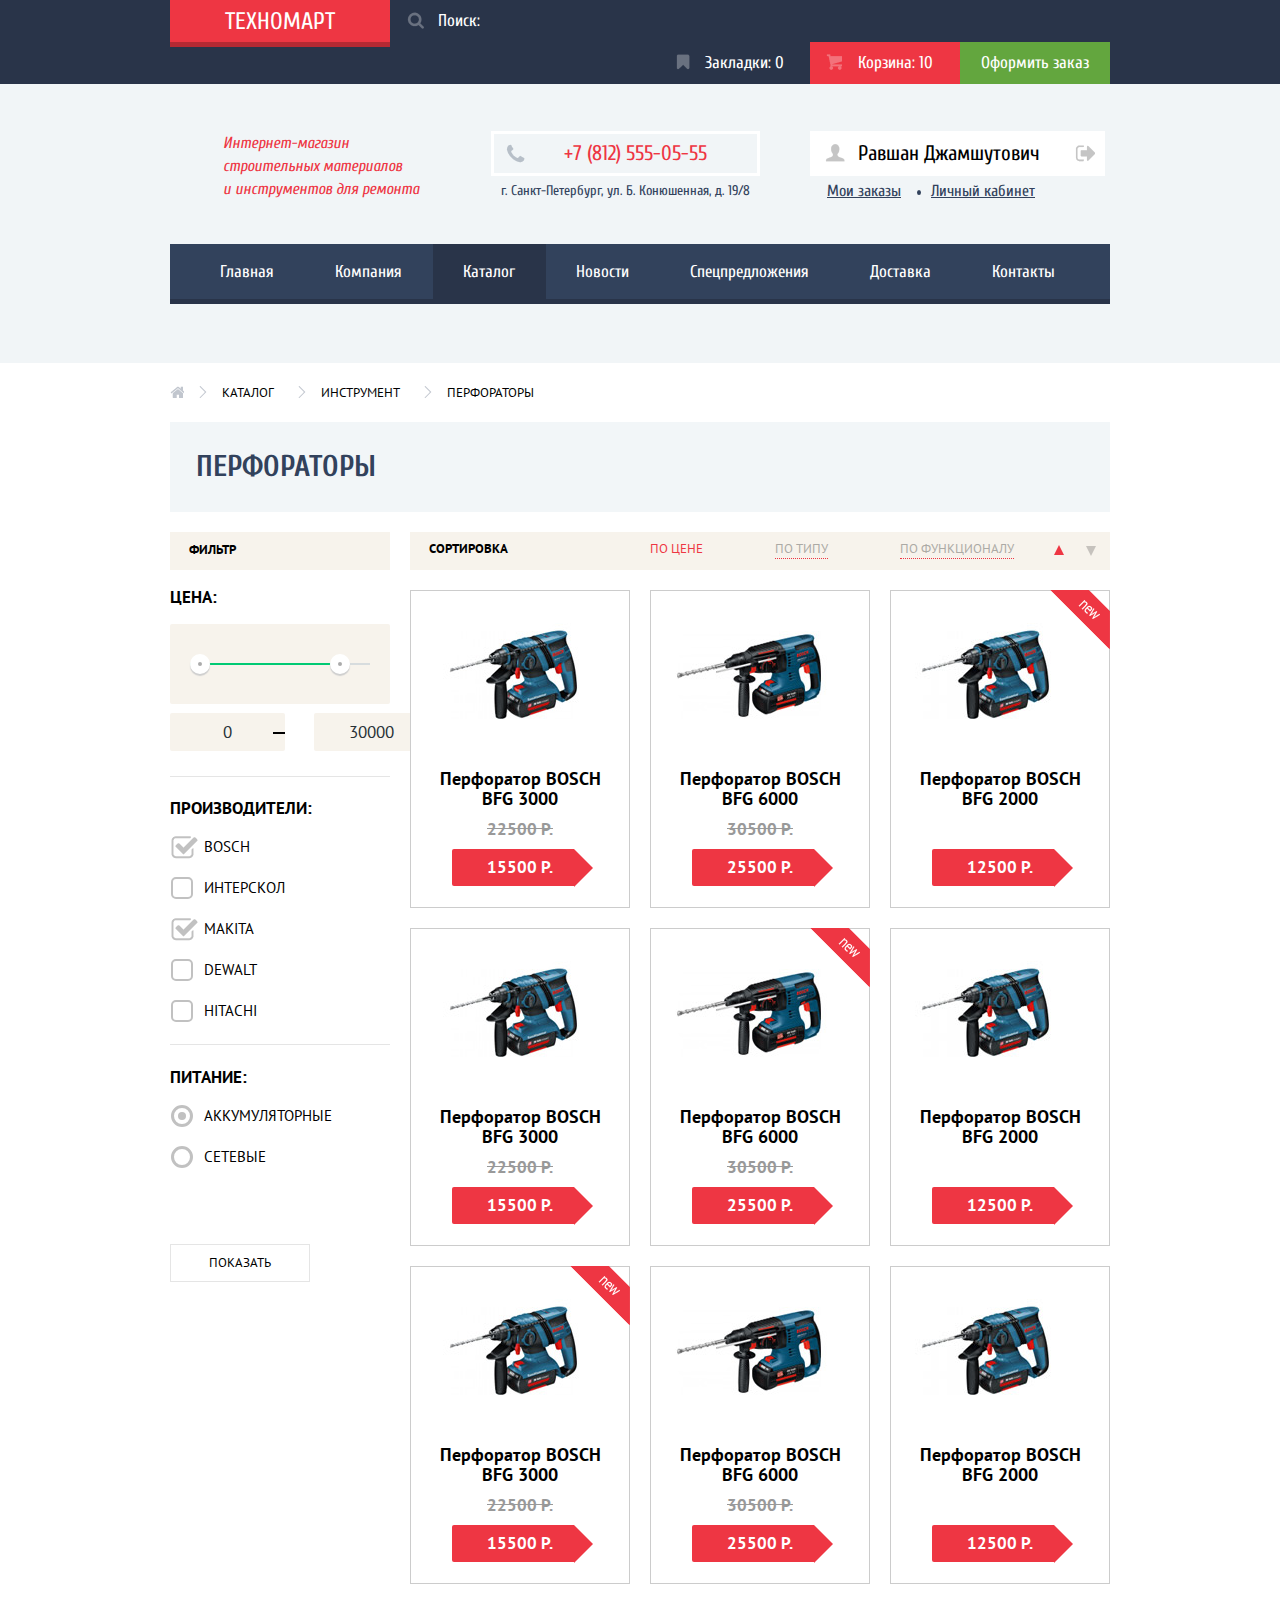
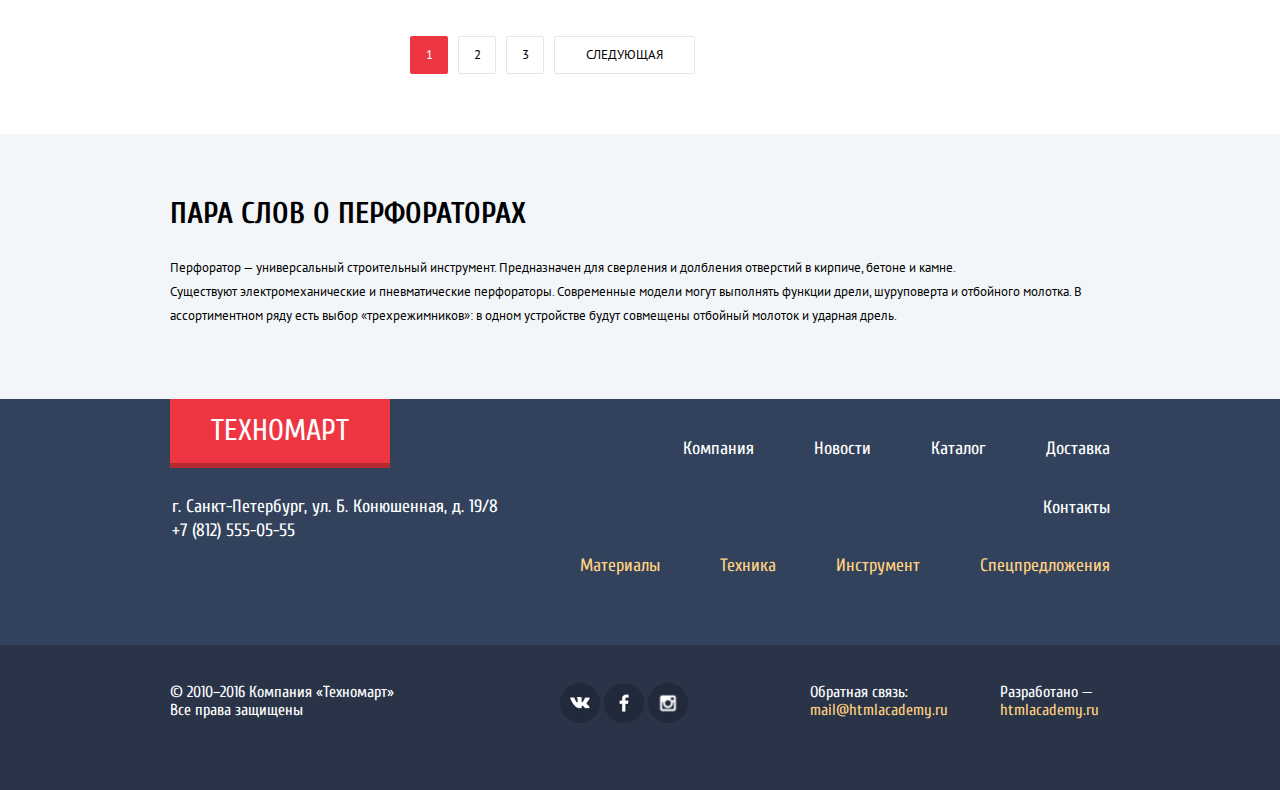
==== catalog.html @ 7d814734 "next" ====
<!DOCTYPE html>
<html lang="ru">
 <head>
  <meta charset="UTF-8">
  <title>Technomart</title>
  <link href="https://fonts.googleapis.com/css?family=Cuprum:400,400i,700,700i|Open+Sans:300,400,600|PT+Sans+Narrow|PT+Sans:400,700&subset=cyrillic" rel="stylesheet">
  <link rel="stylesheet" href="css/normalize.css">
  <link rel="stylesheet" href="css/styles.css" >
</head>

<body>
  <header class="main-header">
    <!--Первая часть шапки-->
    <div class="header-menu">
      <div class="container">
        <a class="logo" href="#">Техномарт</a>
        <form class="search" action="submit">
          <input type="text" placeholder="Поиск:">
          <button type="submit"></button>
        </form>
        <div class="header-order">
          <a class="header-order-marks" href="#">Закладки: 0</a>
          <a class="header-order-basket filled" href="#">Корзина: 10</a>
          <a class="header-order-confirmation" href="#">Оформить заказ</a>
        </div>
      </div>
    </div>
    <!--Вторая часть шапки-->
    <div class="container">
      <div class="main-header-about clearfix">
        <p>Интернет-магазин
           строительных материалов<br>
           и&nbsp;инструментов для ремонта
        </p>
        <div class="main-header-contacts">
          <a class="main-header-phone" href="tel:+78125550555">+7 (812) 555-05-55</a>
          <span >г. Санкт-Петербург, ул. Б. Конюшенная, д. 19/8</span>
        </div>
        <div class="user-block">
          <a class="user-block-accountmenu" href="#">Равшан Джамшутович</a>
          <a class="user-block-logout" href="#">Выход из личного кабинета</a>
          <a class="user-block-addsmenu" href="#">Мои заказы</a>
          <a class="user-block-addsmenu" href="#">Личный кабинет</a>
        </div>
      </div>
      <nav class="main-nav">
        <ul>
          <li><a href="index.html">Главная</a></li>
          <li><a href="#">Компания</a></li>
          <li><a class="active">Каталог</a></li>
          <li><a href="#">Новости</a></li>
          <li><a href="#">Спецпредложения</a></li>
          <li><a href="#">Доставка</a></li>
          <li><a href="#">Контакты</a></li>
        </ul>
      </nav>
    </div>
  </header>

  <main>
    <div class="container">
      <div class="breadcrumbs clearfix">
        <a href="index.html">Главная</a>
        <a href="#">Каталог</a>
        <a href="#">Инструмент</a>
        <span>Перфораторы</span>
      </div>
      <h1>Перфораторы</h1>
      <div class="clearfix">
        <form class="filter" action="get">
          <h2>Фильтр</h2>
          <fieldset>
            <legend>Цена:</legend>
            <div class="range-filter">
              <div class="range-filter-controls">
                  <div class="scale">
                    <div style="margin-left:0;width:150px;" class="bar"></div>
                  </div>
                  <div class="toggle min-toggle"></div>
                  <div class="toggle max-toggle"></div>
              </div>
              <div class="price-controls">
                  <input class="min-price" type="text" value="0">
                  <input class="max-price" type="text" value="30000">
              </div>
            </div>
          </fieldset>
          <fieldset class="filter-checkbox">
            <legend>Производители:</legend>
            <input id="bosch" type="checkbox" value="1" checked>
            <label for="bosch">Bosch</label>
            <input id="interskol" type="checkbox" value="2">
            <label for="interskol">Интерскол</label>
            <input id="makita" type="checkbox" value="3" checked>
            <label for="makita">Makita</label>
            <input id="dewalt" type="checkbox" value="4">
            <label for="dewalt">Dewalt</label>
            <input id="hitachi" type="checkbox" value="5">
            <label for="hitachi">Hitachi</label>
          </fieldset>
          <fieldset class="filter-radio">
            <legend>Питание:</legend>
            <input id="battery" type="radio" value="6" name="filter-radio" checked>
            <label for="battery">Аккумуляторные</label>
            <input id="dc" type="radio" value="7" name="filter-radio">
            <label for="dc">Сетевые</label>
            <input type="submit" value="Показать">
          </fieldset>
        </form>
        <div class="catalog-content">
          <div class="sorting">
            <h2>Сортировка</h2>
            <a class="active">по цене</a>
            <a href="#">по типу</a>
            <a href="#">по функционалу</a>
            <a class="on-increase" href="#">Вверх</a>
            <a class="on-decrease" href="#">Вниз</a>
          </div>
          <div class="goods">
            <article class="goods-item">
              <figure class="goods-item-image"><img width="218" height="170" src="img/goods-2.jpg" alt="Перфоратор BOSCH BFG 3000"></figure>
              <h2 class="goods-item-title">Перфоратор BOSCH BFG 3000</h2>
              <div class="goods-item-discount">22500 Р.</div>
              <a href=# class="btn btn-price">15500 Р.</a>
              <div class="goods-item-order">
                <a class="goods-item-buy" href="#">Купить</a>
                <a class="goods-item-marks" href="#">В закладки</a>
              </div>
            </article>
            <article class="goods-item">
              <figure class="goods-item-image"><img width="218" height="170" src="img/goods-3.jpg" alt="Перфоратор BOSCH BFG 6000"></figure>
              <h2 class="goods-item-title">Перфоратор BOSCH BFG 6000</h2>
              <div class="goods-item-discount">30500 Р.</div>
              <a href=# class="btn btn-price">25500 Р.</a>
              <div class="goods-item-order">
                <a class="goods-item-buy" href="#">Купить</a>
                <a class="goods-item-marks" href="#">В закладки</a>
              </div>
            </article>
            <article class="goods-item new">
              <figure class="goods-item-image"><img width="218" height="170" src="img/goods-4.jpg" alt="Перфоратор BOSCH BFG 2000"></figure>
              <h2 class="goods-item-title">Перфоратор BOSCH BFG 2000</h2>
              <div class="goods-item-discount"></div>
              <a href=# class="btn btn-price">12500 Р.</a>
              <div class="goods-item-order">
                <a class="goods-item-buy" href="#">Купить</a>
                <a class="goods-item-marks" href="#">В закладки</a>
              </div>
            </article>
            <article class="goods-item">
              <div class="goods-item-order">
                <a class="goods-item-buy" href="#">Купить</a>
                <a class="goods-item-marks" href="#">В закладки</a>
              </div>
              <figure class="goods-item-image"><img width="218" height="170" src="img/goods-2.jpg" alt="Перфоратор BOSCH BFG 3000"></figure>
              <h2 class="goods-item-title">Перфоратор BOSCH BFG 3000</h2>
              <div class="goods-item-discount">22500 Р.</div>
              <a href=# class="btn btn-price">15500 Р.</a>
            </article>
            <article class="goods-item new">
              <figure class="goods-item-image"><img width="218" height="170" src="img/goods-3.jpg" alt="Перфоратор BOSCH BFG 6000"></figure>
              <h2 class="goods-item-title">Перфоратор BOSCH BFG 6000</h2>
              <div class="goods-item-discount">30500 Р.</div>
              <a href=# class="btn btn-price">25500 Р.</a>
              <div class="goods-item-order">
                <a class="goods-item-buy" href="#">Купить</a>
                <a class="goods-item-marks" href="#">В закладки</a>
              </div>
            </article>
            <article class="goods-item">
              <figure class="goods-item-image"><img width="218" height="170" src="img/goods-4.jpg" alt="Перфоратор BOSCH BFG 2000"></figure>
              <h2 class="goods-item-title">Перфоратор BOSCH BFG 2000</h2>
              <div class="goods-item-discount"></div>
              <a href=# class="btn btn-price">12500 Р.</a>
              <div class="goods-item-order">
                <a class="goods-item-buy" href="#">Купить</a>
                <a class="goods-item-marks" href="#">В закладки</a>
              </div>
            </article>
            <article class="goods-item new">
              <figure class="goods-item-image"><img width="218" height="170" src="img/goods-2.jpg" alt="Перфоратор BOSCH BFG 3000"></figure>
              <h2 class="goods-item-title">Перфоратор BOSCH BFG 3000</h2>
              <div class="goods-item-discount">22500 Р.</div>
              <a href=# class="btn btn-price">15500 Р.</a>
              <div class="goods-item-order">
                <a class="goods-item-buy" href="#">Купить</a>
                <a class="goods-item-marks" href="#">В закладки</a>
              </div>
            </article>
            <article class="goods-item">
              <figure class="goods-item-image"><img width="218" height="170" src="img/goods-3.jpg" alt="Перфоратор BOSCH BFG 6000"></figure>
              <h2 class="goods-item-title">Перфоратор BOSCH BFG 6000</h2>
              <div class="goods-item-discount">30500 Р.</div>
              <a href=# class="btn btn-price">25500 Р.</a>
              <div class="goods-item-order">
                <a class="goods-item-buy" href="#">Купить</a>
                <a class="goods-item-marks" href="#">В закладки</a>
              </div>
            </article>
            <article class="goods-item">
              <figure class="goods-item-image"><img width="218" height="170" src="img/goods-4.jpg" alt="Перфоратор BOSCH BFG 2000"></figure>
              <h2 class="goods-item-title">Перфоратор BOSCH BFG 2000</h2>
              <div class="goods-item-discount"></div>
              <a href=# class="btn btn-price">12500 Р.</a>
             <div class="goods-item-order">
                <a class="goods-item-buy" href="#">Купить</a>
                <a class="goods-item-marks" href="#">В закладки</a>
              </div>
            </article>
          </div>
          <div class="paginator clearfix">
              <a href="#">Предыдующая</a>
              <a class="active">1</a>
              <a href="#">2</a>
              <a href="#">3</a>
              <a href="#">Следующая</a>
          </div>
        </div>
      </div>
    </div>
    <section class="section">
      <div class="container">
        <h2>Пара слов о перфораторах</h2>
        <p>Перфоратор — универсальный строительный инструмент. Предназначен для сверления и          долбления    отверстий в кирпиче, бетоне и камне.
           Существуют&nbsp;электромеханические и пневматические перфораторы. Современные модели могут выполнять функции дрели, шуруповерта и отбойного молотка. В
           ассортиментном ряду есть выбор «трехрежимников»: в одном устройстве будут совмещены отбойный молоток и ударная дрель.</p>
      </div>
    </section>
  </main>

 <footer class="main-footer">
    <!-- Первая часть футера лого+навигация-->
    <div class="container">
      <div class="main-footer-about clearfix">
        <a class="logo" href="#" >Техномарт</a>
        <p>г. Санкт-Петербург, ул. Б. Конюшенная, д. 19/8
           +7 (812) 555-05-55</p>
      </div>
      <ul class="footer-nav footer-nav-menu">
        <li><a href="#">Компания</a></li>
        <li><a href="#">Новости</a></li>
        <li><a href="#">Каталог</a></li>
        <li><a href="#">Доставка</a></li>
        <li><a href="#">Контакты</a></li>
      </ul>
      <ul class="footer-nav footer-nav-shop">
        <li><a href="#">Материалы</a></li>
        <li><a href="#">Техника</a></li>
        <li><a href="#">Инструмент</a></li>
        <li><a href="#">Спецпредложения</a></li>
      </ul>
    </div>
    <!-- Вторая часть футера копирайты+соц.сеть.-->
    <div class="main-footer-info">
      <div class="container">
        <span class="main-footer-copyright">© 2010–2016 Компания «Техномарт»
        Все права защищены</span>
        <div class="social">
          <a class="social-btn social-btn-vk" href="#">Вконтакте</a>
          <a class="social-btn social-btn-fb" href="#">Facebook</a>
          <a class="social-btn social-btn-inst" href="#">Instagram</a>
        </div>
        <div class="main-footer-feedback">
          <span>Разработано —</span>
          <a href="#">htmlacademy.ru</a>
        </div>
        <div class="main-footer-feedback">
          <span>Обратная связь:</span>
          <a href="#">mail@htmlacademy.ru</a>
        </div>
      </div>
    </div>
  </footer>
  <div class="modal-content">
    <button class="modal-content-close" type="button" title="Закрыть">Закрыть</button>
    <span>Товар добавлен в корзину!</span>
    <form class="submit-form-order" action="https://echo.technomart.ru" method="post">
      <button class="btn btn-order" type="submit">оформить заказ</button>
      <button class="btn btn-close" type="submit">продолжить покупки</button>
    </form>
  </div>
  <script>
  var link = document.querySelector(".goods-item-buy");

      var popup = document.querySelector(".modal-content");
      var close = popup.querySelector(".modal-content-close");

      link.addEventListener("click", function(event) {
        event.preventDefault();
        popup.classList.add("modal-content-show");
      });

      close.addEventListener("click", function(event) {
        event.preventDefault();
        popup.classList.remove("modal-content-show");
      });
  </script>
</body>
</html>
---- css/styles.css ----
body {
  min-width: 960px;

  font-size: 13px;
  line-height: 1.2;
  color: #000000;
  font-family: 'Cuprum', 'Arial', sans-serif;
}

.main-header {
  padding-bottom: 59px;

  background: #f1f5f7;
}

h2 {
  font-size: 24px;
  line-height: 1.25;
}

h3 {
  font-size: 17px;
  line-height: 1.765;
}

.header-menu {
  min-height: 41px;
  margin-bottom: 47px;

  background: #293449;
}

.container {
  width: 940px;
  margin: 0 auto;
  padding-right: 10px;
  padding-left: 10px;
}

.container::after {
  content: "";
  display: table;
  clear: both;
}

.btn {
  display: inline-block;
  padding-top: 12px;
  padding-bottom: 12px;

  font-size: 14px;
  line-height: 1;
  text-align: center;
  text-transform: uppercase;
  text-decoration: none;

  color: white;
  background-color: #ee3643;
  border: none;
  border-radius: 2px;
  cursor: pointer;

}

.btn:hover {
  background: #ca2c37;
}

.btn:active {
  background: #ba2732;
}

img {
  max-width: 100%;

  border-style: none;
  vertical-align: top;
  overflow: hidden;
}

.clearfix::after {
  content: "";
  display: table;
  clear: both;
}

/**Первая часть шапки**/
.logo {
  position: relative;

  float: left;
  width: 220px;
  padding-top: 9px;
  padding-bottom: 7px;

  font-size: 24px;
  line-height: 26px;
  text-align: center;
  text-transform: uppercase;
  text-decoration: none;

  color: white;
  background-color: #ee3643;
}

.logo::after {
  position: absolute;
  bottom: -5px;

  display: block;

  width: 220px;
  height: 5px;

  background: #b52933;
  content: "";
}

.logo:hover {
  background: #ca2c37;
}

.logo:active {
  background: #ba2732;
}

/** Поисковая форма**/

.search {
  position: relative;
  margin: 0;
  padding: 0;

  float: left;
}

.search button {
  position: absolute;
  top: 12px;
  left: 17px;

  width: 17px;
  height: 17px;

  background: url("../img/sprite/sprite.png") no-repeat;
  background-position: -23px -84px;
  opacity: 0.3;
  text-indent: -10000px;
  border-style: none;
  outline: none;

}

.search input{
  width: 270px;
  padding-top: 12px;
  padding-right: 10px;
  padding-bottom: 12px;
  padding-left: 48px;

  font-size: 17px;
  line-height: 1.059;

  color: white;
  background-color: transparent;
  border-style: none;
  outline: none;
}

.search input::-webkit-input-placeholder {
  color: #ffffff;
  opacity: 1;
}

.search input:-moz-placeholder {
  color: #ffffff;
  opacity: 1;
}

.search input:hover {
  background: #212a3a;
}

input:hover + button {
  opacity: 1;
}

.search input:focus {
  background: #ffffff;

  color: #000000;
}

input:focus + button {
  background-position: -42px -84px;
}

/**Меню заказов**/

.header-order {
  float: right;
  width: 450px;

  font-size: 0;
}

.header-order a {
  display: inline-block;
  width: 150px;
  padding-top: 12px;
  padding-bottom: 12px;
  padding-left: 20px;

  font-size: 17px;
  line-height: 1.059;
  text-align: center;

  color: white;
  text-decoration: none;
  box-sizing: border-box;
}

.header-order .header-order-marks {
  padding-left: 18px;
}

.header-order-marks,
.header-order-basket {
  position: relative;
}

.header-order-marks:hover,
.header-order-basket:hover {
  background: #212a3a;
}

.header-order-marks::after,
.header-order-basket::after {
  position: absolute;
  left: 16px;
  top: 12px;

  display: block;
  width: 14px;
  height: 16px;

  background: url("../img/sprite/sprite.png") no-repeat;
  background-position: -174px -84px;

  text-indent: -10000px;
  opacity: 0.3;

  content: "";
}

.header-order-basket::after {
  width: 16px;
  height: 16px;

  background-position: -61px -84px;
}

.header-order-marks:hover::after,
.header-order-basket:hover::after {
  opacity: 1;
}

.header-order-marks:active,
.header-order-basket:active {
  opacity: 0.3;
  background: #161d29;
}

.header-order .header-order-confirmation {
  padding-left: 0;

  background-color: #63a63e;
}

.header-order-confirmation:hover {
  background-color: #5fbb2d;
}

.header-order-confirmation:active {
  opacity: 0.51;
}

/**Кнопка корзины на странице каталога**/

.filled {
  background: #ee3643;
}

.filled:hover {
  background: #ca2c37;
}

.filled:active {
  background: #ba2732;
}

    /*--Вторая часть шапки--*/
.main-header-about {
  padding-bottom: 41px;
}


.main-header-about p {
  float: left;
  width: 200px;
  margin: 0;
  margin-top: 1px;
  padding-left: 53px;

  font-size: 16px;
  line-height: 1.438;
  font-style: italic;

  color:#ee3643;
}

.main-header-contacts {
  float: left;
  margin-left: 68px;
}

.main-header-phone {
  position: relative;

  display: block;
  padding-top: 6px;
  padding-right: 50px;
  padding-bottom: 6px;
  padding-left: 70px;

  font-size: 21px;
  line-height: 1.286;
  text-decoration: none;

  color: #ee3643;
  background-color: transparent;
  border: 3px solid white;
}

.main-header-phone::after {
  position: absolute;
  left: 12px;
  top: 10px;

  display: block;
  width: 19px;
  height: 19px;

  background: url("../img/sprite/sprite.png") no-repeat;
  background-position: -80px -84px;

  text-indent: -10000px;

  content: "";
}

.main-header-contacts span {
  display: block;
  margin-top: 3px;

  font-size: 14px;
  line-height: 1.714;
  text-align: center;

  color: #32425c;
}

.main-header .user-block {
  float: right;
  width: 300px;

  font-size: 0;
}

/**Блок пользователя**/

.user-block-login {
  position: relative;

  display: inline-block;
  margin-left: 15px;
  padding-top: 9px;
  padding-right: 25px;
  padding-bottom: 9px;
  padding-left: 50px;

  font-size: 21px;
  line-height: 1.286;

  color: #000000;
  background: white;
  text-decoration: none;
}

.user-block-login::after {
  position: absolute;
  left: 17px;
  top: 13px;

  display: block;
  width: 20px;
  height: 17px;

  background: url("../img/sprite/sprite.png") no-repeat;
  background-position: -264px -65px;

  text-indent: -10000px;

  content: "";
}

.user-block-login:hover::after {
  background-position: -309px -65px;
}

.user-block-login:active::after {
  background-position: -264px -65px;
}

.user-block-registration {
  display: inline-block;
  margin-left: 10px;
  padding: 9px 25px;

  font-size: 21px;
  line-height: 1.286;

  color: #000000;
  background: white;
  text-decoration: none;
}

.user-block-login:hover,
.user-block-registration:hover {
  color: #ee3643;
}

.user-block-login:active,
.user-block-registration:active {
  color: #cacaca;
}

/**Блок пользователя вторя страница**/
.user-block-accountmenu {
  position: relative;

  display: inline-block;
  margin-bottom: 5px;
  padding-top: 9px;
  padding-right: 65px;
  padding-bottom: 9px;
  padding-left: 48px;

  font-size: 21px;
  line-height: 1.286;

  color: #000000;
  background: white;
  text-decoration: none;
}

.user-block-accountmenu::after {
  position: absolute;
  left: 15px;
  top: 13px;

  display: block;
  width: 20px;
  height: 18px;

  background: url("../img/sprite/sprite.png") no-repeat;
  background-position: -130px -84px;

  text-indent: -10000px;

  content: "";
}

.user-block-accountmenu:hover::after {
  background-position: -152px -84px;
}

.user-block-accountmenu:active {
  color: #cacaca;
}

.user-block-accountmenu:active::after {
  background-position: -130px -84px;
}

.user-block-logout {
  position: relative;
}

.user-block-logout::after {
  position: absolute;
  left: -30px;
  top: -15px;

  display: block;
  width: 20px;
  height: 17px;

  background: url("../img/sprite/sprite.png") no-repeat;
  background-position: -286px -65px;

  text-indent: -10000px;

  content: "";
}

.user-block-logout:hover::after {
  background-position: 0 -84px;
}

.user-block-logout:active::after {
  background-position: -286px -65px;
}

.user-block-addsmenu {
  display: inline-block;
  margin-left: 17px;

  font-size: 16px;
  line-height: 1.286;

  color: #32425c;
}

.user-block-addsmenu:last-child {
  position: relative;

  margin-left: 30px;
}

.user-block-addsmenu:last-child::before {
  position: absolute;
  left: -14px;
  top: 9px;

  display: block;
  width: 4px;
  height: 5px;

  background: #32425c;
  border-radius: 50%;

  text-indent: -10000px;

  content: "";
}

.user-block-addsmenu:hover {
  color: #ee3643;
}

.user-block-addsmenu:active {
  color: #cacaca;
}

/**Главное меню**/

.main-nav ul {
  position: relative;

  font-size: 0;
  margin: 0;
  padding: 0;
  width: inherit;
  padding-left: 20px;

  background-color: #32425c;
}

.main-nav ul::before {
  position: absolute;
  bottom: 0;
  left: 0;
  right: 0;

  height: 5px;
  background: #293449;

  content: "";
}

.main-nav li {
  position: relative;

  display: inline-block;
  font-size: 17px;
  line-height: 1;
  vertical-align: top;
}

.main-nav a {
  display: block;

  padding-top: 19px;
  padding-left: 30px;
  padding-bottom: 24px;
  padding-right: 31px;

  text-align: center;
  text-decoration: none;

  color: white;
}

.main-nav a:hover {
  background: #293449;
}

.main-nav a:active {
  background: #1d2739;
}

.main-nav a.active {
  background: #293449;
}

/**Первая часть мейна со слайдером**/
.main-index {
  padding-top: 60px;
}

.features {
  margin-right: -10px;
  margin-left: -10px;
  margin-bottom: 33px;
}


.features-item {
  float: left;
  width: 300px;
  margin-right: 10px;
  margin-bottom: 20px;
  margin-left: 10px;
  padding-top: 21px;
  padding-left: 23px;
  padding-bottom: 22px;

  box-sizing: border-box;
}

.features-item-material {
  position: relative;

  background-color: #f6b22d;
}

.features-item-material::after {
  position: absolute;
  top: 30px;
  right: 43px;

  display: block;
  width: 44px;
  height: 65px;

  background: url("../img/sprite/sprite.png") no-repeat;
  background-position: 0 0;

  text-indent: -10000px;

  content: "";
}

.features-item-instrument {
  position: relative;


  background-color: #4aafde;
}

.features-item-instrument::after {
  position: absolute;
  top: 33px;
  right: 30px;

  display: block;
  width: 74px;
  height: 61px;

  background: url("../img/sprite/sprite.png") no-repeat;
  background-position: -46px 0;

  text-indent: -10000px;

  content: "";
}

.features-item-technics {
  position: relative;


  background-color: #cc79d1;
}

.features-item-technics::after {
  position: absolute;
  top: 30px;
  right: 30px;

  display: block;
  width: 78px;
  height: 62px;

  background: url("../img/sprite/sprite.png") no-repeat;
  background-position: -123px 0;

  text-indent: -10000px;

  content: "";
}

.features-item-discount {
  position: relative;


  background-color: #85d179;
}

.features-item-discount::after {
  position: absolute;
  top: 25px;
  right: 45px;

  display: block;
  width: 59px;
  height: 72px;

  background: url("../img/sprite/sprite.png") no-repeat;
  background-position: -203px 0;

  text-indent: -10000px;

  content: "";
}

.features-item-delivery {
  position: relative;


  background-color: #f6b22d;
}

.features-item-delivery::after {
  position: absolute;
  top: 31px;
  right: 30px;

  display: block;
  width: 78px;
  height: 63px;

  background: url("../img/sprite/sprite.png") no-repeat;
  background-position: -264px 0;

  text-indent: -10000px;

  content: "";
}

.features-item h2 {
  margin: 0;
  margin-bottom: 12px;

  font-size: 24px;
  font-weight: bold;

  color: white;
}

.features-item .btn {
  width: 135px;

  background-color: rgba(0, 0, 0, 0.1);
}

.features-item .btn:hover {
  background-color: rgba(0, 0, 0, 0.2);
}

.features-item .btn:active {
  background-color: rgba(0, 0, 0, 0.3);
}

/**Слайдер №1**/

.features-slider {
  position: relative;

  float: left;
  width: 620px;
  padding: 0;
  overflow: hidden;
}

.features-slider input {
  display: none;
}

.features-slider-item {
  position: relative;
  height: 266px;
}

.features-slider-item:first-child {
  display: none;
  background: #9a8a73 url("../img/features-slider-item-perforator.jpg") no-repeat;
}

.features-slider-item:last-child {
  display: none;
  background: #a27a6f url("../img/features-slider-item-drill.jpg") no-repeat;
}

.features-slider h2 {
  margin: 0;
  padding-top: 21px;
  padding-bottom: 2px;
  padding-left: 24px;

  font-size: 36px;
  line-height: 1;
  font-weight: bold;
  text-transform: uppercase;

  color: #ffffff;
}

.features-slider span {
  display: block;
  padding-left: 24px;

  font-size: 18px;
  line-height: 1.333;
  font-family: 'PT Sans', 'Arial', sans-serif;

  color: #ffffff;
}

.features-slider .btn {
  position: absolute;
  bottom: 22px;
  left: 25px;

  background: #ee3643;
  width: 195px;
}

.features-slider-item .btn:hover {
  background: #ca2c37;
}

.features-slider-item .btn:active {
  background: #ba2732;
}

.features-slider .features-slider-controls {
  position: absolute;
  bottom: 41px;
  left: 295px;
  margin-bottom: -5px;

  font-size: 0;

  z-index: 1000;
}

.features-slider-controls label {
  display: inline-block;
  width: 6px;
  height: 6px;
  margin-left: 10px;

  background-color: #ffffff;
  border: 2px solid #ffffff;
  border-radius: 50%;
  cursor: pointer;
}

.features-slider-controls label:first-child::before,
.features-slider-controls label:last-child::before {
  position: absolute;
  bottom: 82px;


  width: 25px;
  height: 25px;

  border-top: 4px solid #ffffff;
  border-right: 4px solid #ffffff;
  border-radius: 3px;

  content: "";
  z-index: 1000;
}

.features-slider-controls label:first-child::before {
  left: -265px;

  transform: rotate(-135deg);
}

.features-slider-controls label:last-child::before {
  left: 270px;

  transform: rotate(45deg);
}

.features-slider-controls label:first-child {
  margin-left: 0;
}

#left-arrow:checked ~ .features-slider-controls label:first-child {
  background-color: #f04a55;
}

#left-arrow:checked ~ .features-slider-content .features-slider-item:first-child {
  display: block;
}

#right-arrow:checked ~ .features-slider-controls label:last-child {
  background-color: #f04a55;
}

#right-arrow:checked ~ .features-slider-content .features-slider-item:last-child {
  display: block;
}
/**Оформление мейна второй страницы**/
/**Хлебные крошки**/
.breadcrumbs {
  font-size: 0;
}

.breadcrumbs a,
.breadcrumbs span {
  position: relative;

  display: inline-block;
  min-height: 25px;
  padding-top: 21px;
  padding-right: 42px;
  padding-bottom: 13px;
  padding-left: 5px;

  font-size: 13px;
  line-height: 1.385;
  text-align: left;
  text-decoration: none;
  text-transform: uppercase;
  font-family: 'PT Sans', 'Arial', sans-serif;

  vertical-align: top;

  color: #000000;
}

.breadcrumbs a::after {
  position: absolute;
  right: 10px;
  top: 23px;

  display: block;
  width: 8px;
  height: 12px;

  background: url("../img/sprite/sprite.png") no-repeat;
  background-position: -260px -84px;

  text-indent: -10000px;

  content: "";
}

.breadcrumbs a:first-child {
  font-size: 0;
}

.breadcrumbs a:first-child::before {
  position: absolute;
  left: 0;
  top: 23px;

  display: block;
  width: 14px;
  height: 16px;

  background: url("../img/sprite/sprite.png") no-repeat;
  background-position: -243px -84px;

  text-indent: -10000px;

  content: "";
}

.breadcrumbs a:first-child {
  margin-left: 0;
}

main h1 {
  margin: 0;
  padding: 30px 0;
  margin-bottom: 20px;
  padding-left: 26px;

  font-size: 30px;
  line-height: 1;
  text-transform: uppercase;

  color: #32425c;
  background: #f2f6f8;
}
/** фильтер **/

.filter {
  float: left;
  width: 220px;
}

fieldset {
  margin: 0;
  padding: 0;
  border-style: none;
}

.filter h2 {
  min-height: 38px;
  margin: 0;
  padding: 9px 19px;

  font-size: 13px;
  line-height: 1.385;
  text-transform: uppercase;
  font-family: 'PT Sans', 'Arial', sans-serif;

  background: #f7f3ec;

  box-sizing: border-box;
}

.filter legend {
  margin: 0;
  padding: 12px 0;

  font-size: 17px;
  line-height: 1.765;
  font-weight: bold;
  text-transform: uppercase;
  font-family: 'PT Sans', 'Arial', sans-serif;
}

.filter-radio legend {
  padding-top: 10px;
}

.filter .range-filter {
  position: relative;

  width: 220px;
  min-height: 127px;
  margin-bottom: 30px;
}

.range-filter-controls {
  position: relative;

  height: 80px;
  margin-bottom: 9px;
  padding: 0 20px;

  background: #f7f3ec;
  border-radius: 2px;
  overflow: hidden;
}

.range-filter-controls .scale {
  margin-top: 39px;
  height: 2px;

  background: #d7dcde;
}

.range-filter-controls .bar {
  height: 2px;
  background: #00ca74;
}

.range-filter-controls .toggle {
  position: absolute;
  top: 30px;
  left: 30px;

  width: 4px;
  height: 4px;

  border: 8px solid white;

  background: #ababab;
  cursor: pointer;
  border-radius: 50%;
  box-shadow: 0 2px 1px 0 #cfcfcf;
}

.range-filter-controls .min-toggle {
  left: 20px;
}

.range-filter-controls .max-toggle {
  left: 160px;
}

.price-controls input {
  width: 95px;
  padding: 10px 10px;

  font-size: 17px;
  line-height: 1.059;
  text-align: center;
  font-family: 'PT Sans', 'Arial', sans-serif;

  color: #283136;
  background: #f7f3ec;
  border-radius: 2px;
  border: none;
  outline: none;
}

.price-controls .min-price {
  margin-right: 26px;
}

.price-controls {
  position: relative;
  white-space: nowrap;
}

.price-controls::after {
  position: absolute;
  top: 50%;
  left: 103px;

  width: 10px;

  border: 1px solid black;

  content: "";
}

.filter .range-filter::after {
  position: absolute;
  bottom: -26px;
  left: 0;

  width: 220px;

  border-bottom: 1px solid #e5e5e5;

  content: "";
}

.filter label {
  position: relative;

  display: block;
  margin-top: 2px;
  margin-bottom: 21px;
  margin-left: 34px;

  font-size: 15px;
  line-height: 1.333;
  text-transform: uppercase;
  font-family: 'PT Sans', 'Arial', sans-serif;

  cursor: pointer;
  user-select: none;
  -webkit-user-select: none;
  -moz-user-select: none;
  -ms-user-select: none;
}

.filter-checkbox label:last-child {
  margin-bottom: 31px;
}

.filter-radio label:last-child {
  margin-bottom: 0;
}

.filter input[type="checkbox"] {
  display: none;
}

.filter-checkbox {
  position: relative;
}

.filter-checkbox::after {
  position: absolute;
  bottom: 7px;
  left: 0;

  width: 220px;

  border-bottom: 1px solid #e5e5e5;

  content: "";
}

.filter-checkbox label::after {
  position: absolute;
  top: -1px;
  left: -33px;


  display: block;
  width: 18px;
  height: 18px;

  background: transparent;
  border: 2px solid #c1c1c1;
  border-radius: 5px;

  text-indent: -10000px;

  content: "";
}


#bosch:checked ~ label[for="bosch"]::after {
  width: 27px;
  height: 23px;

  background: url("../img/sprite/sprite.png") no-repeat;
  background-position: -101px -84px;
  border: none;
}

#interskol:checked ~ label[for="interskol"]::after {
  width: 27px;
  height: 23px;

  background: url("../img/sprite/sprite.png") no-repeat;
  background-position: -101px -84px;
  border: none;
}

#makita:checked ~ label[for="makita"]::after {
  width: 27px;
  height: 23px;

  background: url("../img/sprite/sprite.png") no-repeat;
  background-position: -101px -84px;
  border: none;
}

#dewalt:checked ~ label[for="dewalt"]::after {
  width: 27px;
  height: 23px;

  background: url("../img/sprite/sprite.png") no-repeat;
  background-position: -101px -84px;
  border: none;
}

#hitachi:checked ~ label[for="hitachi"]::after {
  width: 27px;
  height: 23px;

  background: url("../img/sprite/sprite.png") no-repeat;
  background-position: -101px -84px;
  border: none;
}

.filter input[type="radio"] {
  display: none;
}

.filter-radio label::after {
  position: absolute;
  top: -1px;
  left: -33px;


  display: block;
  width: 16px;
  height: 16px;

  background: transparent;
  border: 3px solid #c1c1c1;
  border-radius: 50%;

  text-indent: -10000px;

  content: "";
}

#battery:checked ~ label[for="battery"]::before {
  position: absolute;
  top: 10px;
  left: -30px;


  display: block;
  width: 8px;
  height: 8px;

  background: #c1c1c1;
  border-radius: 50%;
  transform: translate(50%,-50%);

  text-indent: -10000px;

  content: "";
}

#dc:checked ~ label[for="dc"]::before {
  position: absolute;
  top: 10px;
  left: -30px;


  display: block;
  width: 8px;
  height: 8px;

  background: #c1c1c1;
  border-radius: 50%;
  transform: translate(50%,-50%);

  text-indent: -10000px;

  content: "";
}


.filter input[type="submit"] {
  margin-top: 56px;
  padding: 9px 38px;

  font-size: 13px;
  line-height: 1.385;
  text-transform: uppercase;
  font-family: 'PT Sans', 'Arial', sans-serif;

  background: transparent;
  border: 1px solid #e5e5e5;
  outline: none;
  cursor: pointer;

}

/**Сортировка**/

.sorting {
  float: right;
  width: 700px;
  min-height: 38px;
  margin-bottom: 20px;
  padding: 9px 19px;

  background: #f7f3ec;

  box-sizing: border-box;
}

.sorting h2, .sorting a {
  float: left;

  font-size: 13px;
  line-height: 1.3;
  text-transform: uppercase;
  text-decoration: none;
  font-family: 'PT Sans', 'Arial', sans-serif;

  background: #f7f3ec;
}

.sorting h2 {
  margin: 0;
  margin-right: 70px;
}

.sorting a {
  margin-left: 72px;

  color: #acaaa5;
  border-bottom: 1px dotted #ee3643;
}

.sorting a.active {
  color: #ee3643;

  border: none;
}

.sorting .on-increase,
.sorting .on-decrease {
  position: relative;

  font-size: 0;
}

.sorting .on-increase::after {
  position: absolute;
  top: -1px;
  left: -32px;

  border: 5px solid transparent;
  border-bottom: 10px solid #ee3643;

  content: "";
}

.sorting .on-decrease::after {
  position: absolute;
  top: 4px;
  left: 0;

  border: 5px solid transparent;
  border-top: 10px solid #c6c2bd;

  content: "";
}

/** Товары **/
.catalog-content {
  float: right;
  width: 700px;
}

.paginator {
  float: left;
  margin-top: 32px;
  margin-bottom: 60px;
}

.paginator a {
  float: left;
  min-width: 38px;
  margin-right: 10px;
  padding: 10px 0;

  font-size: 13px;
  text-decoration: none;
  text-transform: uppercase;
  text-align: center;
  font-family: 'PT Sans', 'Arial', sans-serif;

  color: #000000;

  border: 1px solid #e5e5e5;
  border-radius: 2px;
  box-sizing: border-box;
}

.paginator a:hover {
  border-color: #bdc6ca;
}

.paginator a:active {
  border-color: #ee3643;
}

.paginator a:first-child {
  display: none;
}

.paginator a:last-child {
  padding: 10px 31px;
}

.paginator .active {
  padding: 11px 0;

  color: #ffffff;
  background: #ee3643;

  border: none;
}

/**Вторая часть мейна популярные товары**/


.main-title {
  margin-bottom: 20px;
  padding-top: 25px;
  padding-right: 24px;
  padding-bottom: 26px;
  padding-left: 27px;

  background-color: #f7f3ec;
}

.main-title h2 {
  float: left;
  margin: 0;
  padding-top: 6px;

  font-size: 30px;
  line-height: 30px;
  text-transform: uppercase;

  color: #32425c;
}

.main-title .btn {
  float: right;
  width: 253px;
  margin-left: 25px;
}

.goods {
  font-size: 0;
  margin-right: -10px;
  margin-left: -10px;
}

.goods-item {
  position: relative;

  display: inline-block;
  width: 218px;
  min-height: 316px;
  margin-right: 10px;
  margin-bottom: 20px;
  margin-left: 10px;
  vertical-align: top;

  font-size: 17px;
  line-height: 1.059;
  font-family: 'PT Sans', 'Arial', sans-serif;
  font-weight: bold;
  text-align: center;

  border: 1px solid #ccc;
}

/**Появляющиеся кнопки**/

.goods-item-order {
  position: absolute;
  top: 0;
  left: 0;

  width: 218px;
  height: 88px;
  padding: 41px 0;

  background-color: #fff;
}

.goods-item-buy,
.goods-item-marks {
  position: relative;

  display: block;
  width: 135px;
  margin: 0 auto 7px;
  padding: 10px 0;

  font-size: 14px;
  line-height: 1.286;
  font-weight: normal;
  text-decoration: none;
  text-transform: uppercase;
  font-family: 'Cuprum', 'Arial', sans-serif;

  color: #fff;
  border-radius: 3px;
  background-color: #63a63e;
}

.goods-item-buy {
  box-shadow: inset 0 -3px 0 #367315;
}

.goods-item-buy::after {
  position: absolute;
  left: 13px;
  top: 10px;

  display: block;
  width: 16px;
  height: 16px;

  background: transparent url("../img/sprite/sprite.png") no-repeat;
  background-position: -61px -84px;

  text-indent: -10000px;
  opacity: 0.3;

  content: "";

}

.goods-item-buy:hover {
  background: #5fbb2d;
}

.goods-item-buy:active {
  background: #518534;
}

.goods-item-buy:hover::after,
.goods-item-buy:active::after {
  opacity: 1;
}

.goods-item-marks {
  width: 129px;
  padding: 7px 0;

  color: #32425c;
  border: 3px solid #63a63e;
  background-color: #fff;
}

.goods-item-marks:hover {
  border-color: #32425c;
}

.goods-item-marks:active {
  opacity: 0.3;
}

.goods-item-order {
  display: none;
}

.goods-item:hover .goods-item-order {
  display: block;
}

.goods-item:hover {
  box-shadow: 0 15px 60px -5px rgba(41, 52, 73, 0.3);
}

.goods-item-image {
  margin: 0;
  padding: 0;
}

.goods-item-title {
  min-height: 40px;
  margin-top: 8px;
  margin-bottom: 11px;
  padding-right: 25px;
  padding-left: 25px;

  font-size: 18px;
  line-height: 1.111;
  white-space: normal;
}

.goods-item-discount {
  min-height: 18px;
  margin-bottom: 11px;

  text-decoration: line-through;

  color: #999999;
}

.goods-item .btn {
  position: relative;

  width: 136px;
  min-height: 20px;
  padding-top: 10px;
  padding-bottom: 7px;

  font-size: 17px;
}

.goods-item .btn::after {
  content: "";
  position: absolute;
  top: 0;
  right: -24px;

  width: 0;
  height: 0;
  border: 19px solid white;
  border-left-color: #ee3643;
}

.goods-item .btn:hover::after {
  border-left-color: #ca2c37;
}

.goods-item .btn:active::after {
  border-left-color: #ba2732;
}

/**флажок**/

.new::before {
  position: absolute;
  top: 0;
  right: 0;

  display: block;
  width: 60px;
  height: 59px;

  background: url("../img/flag.png") no-repeat;

  text-indent: -10000px;
  z-index: 10;

  content: "";
}

.goods-item.new::before {
  top: -1px;
  right: -1px;
}

/** Третья часть мейна производители **/
.suppliers {
  margin-right: -10px;
  margin-bottom: 64px;
  margin-left: -10px;

  font-size: 0;
}
.suppliers a {
  display: inline-block;
  width: 218px;
  height: 143px;
  margin-right: 10px;
  margin-bottom: 20px;
  margin-left: 10px;
  vertical-align: top;

  border: 1px solid #ccc;
}


.suppliers a:hover {
  box-shadow: 0 15px 60px -5px rgba(41, 52, 73, 0.3);
}

.suppliers a:active {
  box-shadow: 0 5px 30px -5px rgba(41, 52, 73, 1);
  opacity: 0.3;
}

.suppliers a:nth-child(4n) {
  margin-right: 0px;
}

/** Четвертая часть мейна сервисы+слайдер **/

.services {
  margin-bottom: 74px;
  padding-bottom: 104px;

  overflow: hidden;
}

.section {
  background: #f2f6f8;
}

.section h2 {
  margin: 0;
  padding-top: 60px;
  padding-bottom: 22px;

  font-size: 30px;
  line-height: 1.333;
  text-transform: uppercase;
}

.section p {
  margin: 0;
  margin-bottom: 71px;

  font-size: 13px;
  line-height: 1.846;
  font-family: 'PT Sans', 'Arial', sans-serif;
}
/** Слайдер №2 **/

.services-tabs input {
  display: none;
}

.services-tabs-controls {
  position: relative;

  float: left;
}

.services-tabs-controls::after {
  position: absolute;
  top: 50%;
  right: 0;

  width: 10px;
  height: 272px;
  margin-top: -136px;

  background: url("../img/services-tabs-shadow.png") no-repeat;

  content: "";
}

.services-tabs-controls label {
  display: block;
  width: 218px;
  padding-top: 12px;
  padding-bottom: 16px;
  padding-left: 22px;

  font-size: 21px;
  line-height: 30px;
  font-weight: bold;

  color: #ffffff;
  background: #32425c;
  border-top: 1px solid #405069;
  border-bottom: 1px solid #293449;
  cursor: pointer;
}

.services-tabs-controls label:hover {
  background: #293449;
}

.services-tabs-content {
  float: left;
  margin-left: 80px;
}

.services-tabs-item {
  position: relative;
}

.services-tabs-item h2 {
  margin: 0;
  margin-bottom: 22px;
  padding: 0;

  font-size: 36px;
  line-height: 36px;
  text-transform: uppercase;

  color: #32425c;
}

.services-tabs-item p {
  width: 380px;
  margin: 0;
  padding: 0;

  font-size: 13px;
  line-height: 24px;
  font-family: 'PT Sans', 'Arial', sans-serif;
}

.services-tabs-item .btn {
  float: left;
  margin-top: 26px;
  padding-right: 44px;
  padding-left: 44px;
}

.services-tabs-item::after {
  position: absolute;
  content: "";
}

.services-tabs-item:nth-child(1)::after {
  top: 22px;
  right: 0;

  width: 468px;
  height: 261px;

  background: url("../img/services-tabs-delivery.png");
}

.services-tabs-item:nth-child(2)::after {
  top: 1px;
  right: -7px;

  width: 389px;
  height: 283px;

  background: url("../img/services-tabs-guarantee.png");
}

.services-tabs-item:nth-child(3)::after {
  top: -2px;
  right: -25px;

  width: 465px;
  height: 285px;

  background: url("../img/services-tabs-credit.png");
}

.services-tabs-item {
  display: none;
  width: 620px;
}

#delivery:checked ~ .services-tabs-controls label:nth-child(1) {
  color: #32425c;
  background: #ffffff;
  border-top: 1px solid #ffffff;
  border-bottom: 1px solid #ffffff;
}

#delivery:checked ~ .services-tabs-content .services-tabs-item:nth-child(1)  {
  display: block;
}

#guarantee:checked ~ .services-tabs-controls label:nth-child(2) {
  color: #32425c;
  background: #ffffff;
  border-top: 1px solid #ffffff;
  border-bottom: 1px solid #ffffff;
}

#guarantee:checked ~ .services-tabs-content .services-tabs-item:nth-child(2)  {
  display: block;
}

#credit:checked ~ .services-tabs-controls label:nth-child(3) {
  color: #32425c;
  background: #ffffff;
  border-top: 1px solid #ffffff;
  border-bottom: 1px solid #ffffff;
}

#credit:checked ~ .services-tabs-content .services-tabs-item:nth-child(3)  {
  display: block;
}


/** Пятая часть мейна информационный контент **/

.info {
  margin-bottom: 86px;
}

.info-company {
  width: 540px;
}

.info-contacts {
  margin-left: 100px;
}

.info-company,
.info-contacts {
  float: left;
}

.info h2 {
  margin: 0;
  padding-bottom: 22px;

  font-size: 30px;
  line-height: 40px;
  text-transform: uppercase;
}

.info p {
  margin: 0;
  padding: 0;
  padding-bottom: 24px;

  font-size: 13px;
  line-height: 1.846;
}

.info-contacts p {
  width: 180px;
}

.info-company .list {
  margin: 0;
  padding: 0;
  padding-bottom: 15px;
}

.list li {
  position: relative;

  padding-left: 36px;
  padding-bottom: 20px;

  font-size: 18px;
  line-height: 20px;

  list-style: none;
}

.list li::after {
  position: absolute;
  top: 9px;
  left: 0;
  margin-top: 0;

  width: 25px;
  height: 2px;

  background: #fb565a;

  content: "";
}

.info-map {
  margin-top: 7px;
  margin-bottom: 40px;
}

.info-company .btn {
  width: 220px;
}

.info-contacts .btn {
  width: 300px;
}

/**Первая часть футера лого+навигация**/

.main-footer {
  color: #ffffff;

  background: #32425c;
}

.main-footer-about {
  float: left;
  width: 328px;
}

.main-footer-about .logo {
  display: block;
  float: none;
  padding-top: 17px;
  padding-bottom: 17px;
  margin-bottom: 32px;

  font-size: 30px;
  line-height: 1;
}

.main-footer-about p {
  width: 328px;
  margin: 0;
  padding: 0;
  margin-bottom: 51px;
  margin-left: 2px;

  font-size: 18px;
  line-height: 1.333;
}

.footer-nav {
  float: right;
  width: 612px;
  margin: 0;
  padding: 0;

  font-size: 0;
  text-align: right;

  list-style: none;
}

.footer-nav-menu {
  padding-top: 38px;
}

.footer-nav-shop {
  padding-bottom: 32px;
}

.footer-nav li {
  display: inline-block;
  margin-bottom: 35px;
  margin-left: 60px;
}

.footer-nav a {
  font-size: 18px;
  line-height: 1.333;
  text-decoration: none;
}

.footer-nav-menu a {
  color: #ffffff;
}

.footer-nav-shop a {
  color: #ffd180;
}

.footer-nav a:hover {
  text-decoration: underline;
}

.footer-nav a:active {
  opacity: 0.5;
}


/**Вторая часть футера копирайты+соц.сеть.**/

.main-footer-info {
  min-height: 107px;
  padding-top: 38px;

  color: #ffffff;

  background: #293449;
}

.main-footer-copyright {
  float: left;
  width: 240px;

  font-size: 16px;
  line-height: 1.125;
}

.social {
  float: left;
  width: 134px;
  margin-left: 150px;

  font-size: 0;

  vertical-align: top;
}

.social-btn {
  position: relative;

  display: inline-block;
  width: 40px;
  height: 40px;
  margin-right: 4px;

  background: #212a3a;

  border-radius: 50%;
}

.social-btn:hover {
  background: #ee3643;
}

.social-btn::after {
  position: absolute;
  top: 50%;
  right: 50%;

  display: block;

  background: url("../img/sprite/sprite.png") no-repeat;
  transform: translate(50%,-50%);

  text-indent: -10000px;

  content: "";

}

.social-btn-vk::after {
  width: 20px;
  height: 12px;

  background-position: -190px -84px;
}

.social-btn-fb::after {
  width: 10px;
  height: 18px;

  background-position: -231px -84px;
}

.social-btn-inst::after {
  width: 17px;
  height: 17px;

  background-position: -212px -84px;
}

.social-btn:last-child {
  margin-right: 0px;
}

.main-footer-feedback {
  float: right;
  width: 110px;
  margin-left: 80px;

  font-size: 16px;
  line-height: 1.125;
}

.main-footer-feedback a {
  color: #ffd180;

  text-decoration: none;
}

.main-footer-feedback a:hover {
  text-decoration: underline;
}

.main-footer-feedback a:active {
  color: #e53643;
}

/* Всплывающая форма */

.modal-content {
  position: fixed;
  top: 50%;
  left: 50%;

  width: 620px;

  color: #000000;

  background: #ffffff;
  box-shadow: 0 30px 50px rgba(0, 0, 0, 0.7);
  border-top: 7px solid #ee3643;
  transform: translate(-50%, -50%);

  z-index: 1001;
}

.modal-content-close {
  position: absolute;
  top: 10px;
  right: 10px;

  width: 22px;
  height: 22px;

  font-size: 0;

  background-color: transparent;
  border: 0;
  outline: 0;
  cursor: pointer;
}

.modal-content-close::before,
.modal-content-close::after {
  content: "";
  position: absolute;
  top: 8px;
  left: 0;

  width: 25px;
  height: 5px;
  background-color: #ee3643;
  border-radius: 1px;
}

.modal-content-close::before {
  transform: rotate(45deg);
}

.modal-content-close::after {
  transform: rotate(-45deg);
}

.submit-form {
  width: 620px;
  margin: 0;

  background: #f1f1f1;
}

.submit-form-item legend {
  margin: 0;
  margin-bottom: 13px;

  font-size: 18px;
  line-height: 1;
}

.submit-form-item input,
.submit-form-item textarea {
  padding: 12px 14px;

  border: 2px solid #d7dcde;
  border-radius: 2px;
  box-sizing: border-box;
  font-family: 'PT Sans', 'Arial', sans-serif;
}
.submit-form-item input {
  width: 216px;
}

.submit-form-item textarea {
 width: 456px;
 height: 110px;
}

.submit-form-content {
  padding-top: 48px;
  padding-right: 80px;
  padding-bottom: 15px;
  padding-left: 80px;

  background: #ffffff;
}

.submit-form-item {
  float: left;
  margin-bottom: 22px;
}

.submit-name {
  margin-right: 20px;
}

.submit-form-btn {
  margin: 0 auto;
  padding: 37px 80px;

  text-align: center;
}

.modal-content .btn  {
  width: 460px;
}

.modal-content {
  display: none;
}

.modal-content-show {
  display: block;
}

/** модальная форма на второй странице **/

.modal-content span {
  position: relative;

  display: block;
  padding-top: 65px;
  padding-bottom: 69px;
  padding-left: 52px;
  font-size: 30px;
  line-height: 1;
  text-align: center;
}

.modal-content span::after {
  position: absolute;
  top: 45px;
  left: 80px;

  width: 66px;
  height: 66px;

  background: url(../img/checkmark.png);

  content: "";
}

.modal-content .btn-order,
.modal-content .btn-close {
  width: 220px;
  margin-left: 20px;

  outline: none;
}

.modal-content .btn-close {
  background: #ffffff;

  color: #000000;
}

.submit-form-order {
  margin: 0;
  padding: 37px 60px;

  background: #f1f1f1;
}
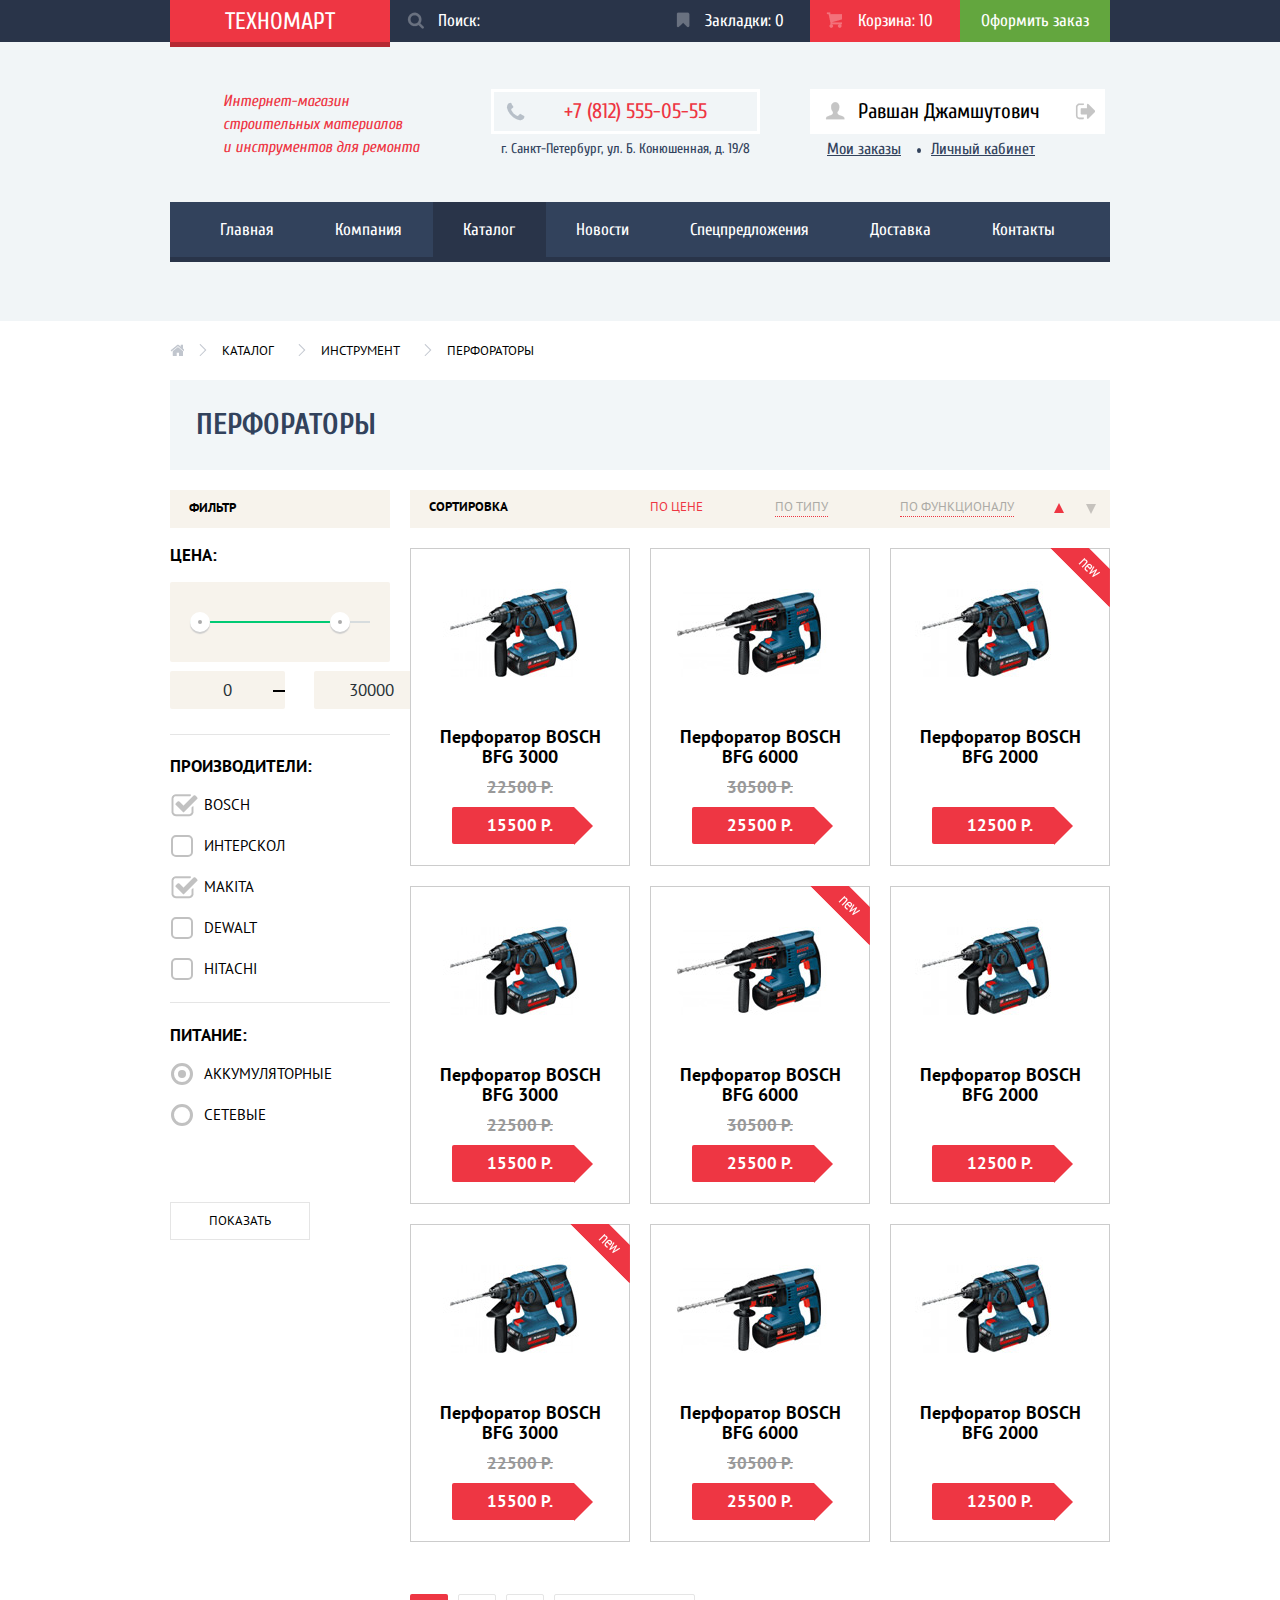
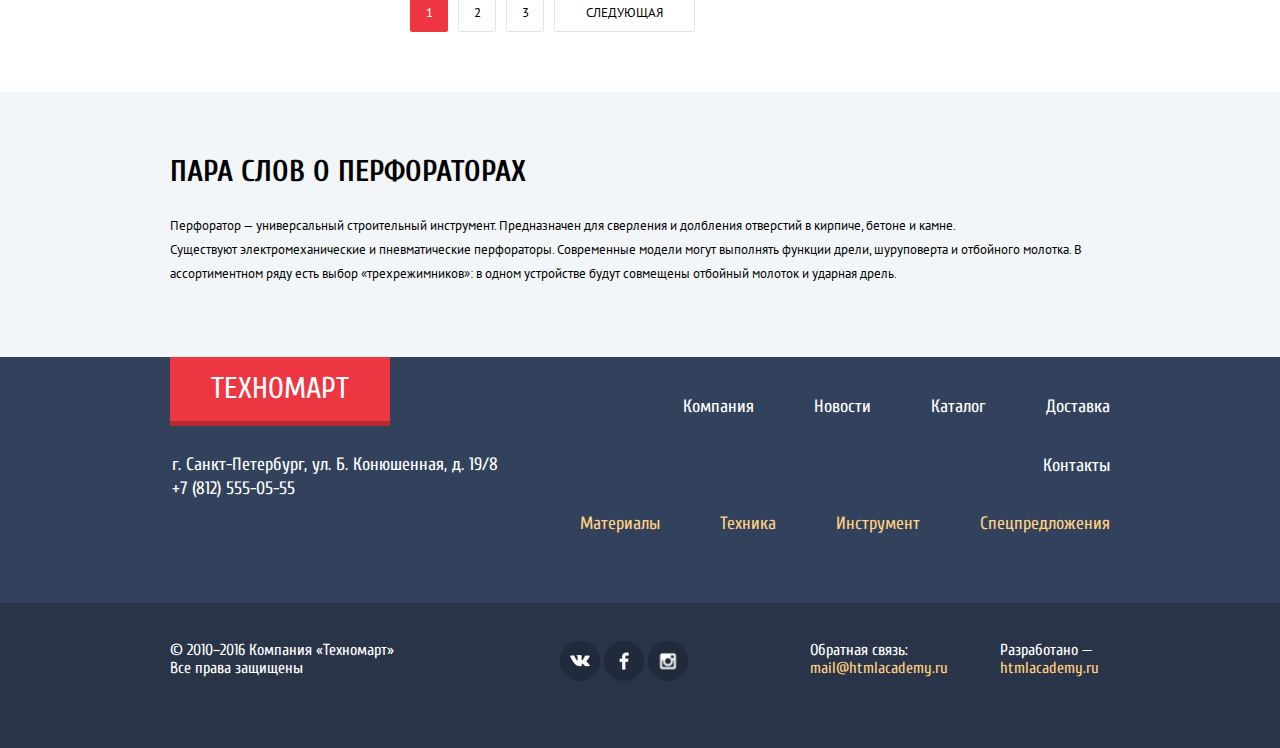
==== commit 51969b09: "next" ====
--- a/catalog.html
+++ b/catalog.html
@@ -1,299 +1,299 @@
 <!DOCTYPE html>
 <html lang="ru">
- <head>
-  <meta charset="UTF-8">
-  <title>Technomart</title>
-  <link href="https://fonts.googleapis.com/css?family=Cuprum:400,400i,700,700i|Open+Sans:300,400,600|PT+Sans+Narrow|PT+Sans:400,700&subset=cyrillic" rel="stylesheet">
-  <link rel="stylesheet" href="css/normalize.css">
-  <link rel="stylesheet" href="css/styles.css" >
-</head>
-
-<body>
-  <header class="main-header">
-    <!--Первая часть шапки-->
-    <div class="header-menu">
+  <head>
+    <meta charset="UTF-8">
+    <title>Technomart</title>
+    <link href="https://fonts.googleapis.com/css?family=Cuprum:400,400i,700,700i|Open+Sans:300,400,600|PT+Sans+Narrow|PT+Sans:400,700&subset=cyrillic" rel="stylesheet">
+    <link rel="stylesheet" href="css/normalize.css">
+    <link rel="stylesheet" href="css/styles.css" >
+  </head>
+
+  <body>
+    <header class="main-header">
+      <!--Первая часть шапки-->
+      <div class="header-menu">
+        <div class="container">
+          <a class="logo" href="#">Техномарт</a>
+          <form class="search" action="submit">
+            <input type="text" placeholder="Поиск:">
+            <button type="submit"></button>
+          </form>
+          <div class="header-order">
+            <a class="header-order-marks" href="#">Закладки: 0</a>
+            <a class="header-order-basket filled" href="#">Корзина: 10</a>
+            <a class="header-order-confirmation" href="#">Оформить заказ</a>
+          </div>
+        </div>
+      </div>
+      <!--Вторая часть шапки-->
       <div class="container">
-        <a class="logo" href="#">Техномарт</a>
-        <form class="search" action="submit">
-          <input type="text" placeholder="Поиск:">
-          <button type="submit"></button>
-        </form>
-        <div class="header-order">
-          <a class="header-order-marks" href="#">Закладки: 0</a>
-          <a class="header-order-basket filled" href="#">Корзина: 10</a>
-          <a class="header-order-confirmation" href="#">Оформить заказ</a>
-        </div>
-      </div>
-    </div>
-    <!--Вторая часть шапки-->
-    <div class="container">
-      <div class="main-header-about clearfix">
-        <p>Интернет-магазин
-           строительных материалов<br>
-           и&nbsp;инструментов для ремонта
-        </p>
-        <div class="main-header-contacts">
-          <a class="main-header-phone" href="tel:+78125550555">+7 (812) 555-05-55</a>
-          <span >г. Санкт-Петербург, ул. Б. Конюшенная, д. 19/8</span>
-        </div>
-        <div class="user-block">
-          <a class="user-block-accountmenu" href="#">Равшан Джамшутович</a>
-          <a class="user-block-logout" href="#">Выход из личного кабинета</a>
-          <a class="user-block-addsmenu" href="#">Мои заказы</a>
-          <a class="user-block-addsmenu" href="#">Личный кабинет</a>
-        </div>
-      </div>
-      <nav class="main-nav">
-        <ul>
-          <li><a href="index.html">Главная</a></li>
+        <div class="main-header-about clearfix">
+          <p>Интернет-магазин
+             строительных материалов<br>
+             и&nbsp;инструментов для ремонта
+          </p>
+          <div class="main-header-contacts">
+            <a class="main-header-phone" href="tel:+78125550555">+7 (812) 555-05-55</a>
+            <span >г. Санкт-Петербург, ул. Б. Конюшенная, д. 19/8</span>
+          </div>
+          <div class="user-block">
+            <a class="user-block-accountmenu" href="#">Равшан Джамшутович</a>
+            <a class="user-block-logout" href="#">Выход из личного кабинета</a>
+            <a class="user-block-addsmenu" href="#">Мои заказы</a>
+            <a class="user-block-addsmenu" href="#">Личный кабинет</a>
+          </div>
+        </div>
+        <nav class="main-nav">
+          <ul>
+            <li><a href="index.html">Главная</a></li>
+            <li><a href="#">Компания</a></li>
+            <li><a class="active">Каталог</a></li>
+            <li><a href="#">Новости</a></li>
+            <li><a href="#">Спецпредложения</a></li>
+            <li><a href="#">Доставка</a></li>
+            <li><a href="#">Контакты</a></li>
+          </ul>
+        </nav>
+      </div>
+    </header>
+
+    <main>
+      <div class="container">
+        <div class="breadcrumbs clearfix">
+          <a href="index.html">Главная</a>
+          <a href="#">Каталог</a>
+          <a href="#">Инструмент</a>
+          <span>Перфораторы</span>
+        </div>
+        <h1>Перфораторы</h1>
+        <div class="clearfix">
+          <form class="filter" action="get">
+            <h2>Фильтр</h2>
+            <fieldset>
+              <legend>Цена:</legend>
+              <div class="range-filter">
+                <div class="range-filter-controls">
+                    <div class="scale">
+                      <div style="margin-left:0;width:150px;" class="bar"></div>
+                    </div>
+                    <div class="toggle min-toggle"></div>
+                    <div class="toggle max-toggle"></div>
+                </div>
+                <div class="price-controls">
+                    <input class="min-price" type="text" value="0">
+                    <input class="max-price" type="text" value="30000">
+                </div>
+              </div>
+            </fieldset>
+            <fieldset class="filter-checkbox">
+              <legend>Производители:</legend>
+              <input id="bosch" type="checkbox" value="1" checked>
+              <label for="bosch">Bosch</label>
+              <input id="interskol" type="checkbox" value="2">
+              <label for="interskol">Интерскол</label>
+              <input id="makita" type="checkbox" value="3" checked>
+              <label for="makita">Makita</label>
+              <input id="dewalt" type="checkbox" value="4">
+              <label for="dewalt">Dewalt</label>
+              <input id="hitachi" type="checkbox" value="5">
+              <label for="hitachi">Hitachi</label>
+            </fieldset>
+            <fieldset class="filter-radio">
+              <legend>Питание:</legend>
+              <input id="battery" type="radio" value="6" name="filter-radio" checked>
+              <label for="battery">Аккумуляторные</label>
+              <input id="dc" type="radio" value="7" name="filter-radio">
+              <label for="dc">Сетевые</label>
+              <input type="submit" value="Показать">
+            </fieldset>
+          </form>
+          <div class="catalog-content">
+            <div class="sorting">
+              <h2>Сортировка</h2>
+              <a class="active">по цене</a>
+              <a href="#">по типу</a>
+              <a href="#">по функционалу</a>
+              <a class="on-increase" href="#">Вверх</a>
+              <a class="on-decrease" href="#">Вниз</a>
+            </div>
+            <div class="goods">
+              <article class="goods-item">
+                <figure class="goods-item-image"><img width="218" height="170" src="img/goods-2.jpg" alt="Перфоратор BOSCH BFG 3000"></figure>
+                <h2 class="goods-item-title">Перфоратор BOSCH BFG 3000</h2>
+                <div class="goods-item-discount">22500 Р.</div>
+                <a href=# class="btn btn-price">15500 Р.</a>
+                <div class="goods-item-order">
+                  <a class="goods-item-buy" href="#">Купить</a>
+                  <a class="goods-item-marks" href="#">В закладки</a>
+                </div>
+              </article>
+              <article class="goods-item">
+                <figure class="goods-item-image"><img width="218" height="170" src="img/goods-3.jpg" alt="Перфоратор BOSCH BFG 6000"></figure>
+                <h2 class="goods-item-title">Перфоратор BOSCH BFG 6000</h2>
+                <div class="goods-item-discount">30500 Р.</div>
+                <a href=# class="btn btn-price">25500 Р.</a>
+                <div class="goods-item-order">
+                  <a class="goods-item-buy" href="#">Купить</a>
+                  <a class="goods-item-marks" href="#">В закладки</a>
+                </div>
+              </article>
+              <article class="goods-item new">
+                <figure class="goods-item-image"><img width="218" height="170" src="img/goods-4.jpg" alt="Перфоратор BOSCH BFG 2000"></figure>
+                <h2 class="goods-item-title">Перфоратор BOSCH BFG 2000</h2>
+                <div class="goods-item-discount"></div>
+                <a href=# class="btn btn-price">12500 Р.</a>
+                <div class="goods-item-order">
+                  <a class="goods-item-buy" href="#">Купить</a>
+                  <a class="goods-item-marks" href="#">В закладки</a>
+                </div>
+              </article>
+              <article class="goods-item">
+                <div class="goods-item-order">
+                  <a class="goods-item-buy" href="#">Купить</a>
+                  <a class="goods-item-marks" href="#">В закладки</a>
+                </div>
+                <figure class="goods-item-image"><img width="218" height="170" src="img/goods-2.jpg" alt="Перфоратор BOSCH BFG 3000"></figure>
+                <h2 class="goods-item-title">Перфоратор BOSCH BFG 3000</h2>
+                <div class="goods-item-discount">22500 Р.</div>
+                <a href=# class="btn btn-price">15500 Р.</a>
+              </article>
+              <article class="goods-item new">
+                <figure class="goods-item-image"><img width="218" height="170" src="img/goods-3.jpg" alt="Перфоратор BOSCH BFG 6000"></figure>
+                <h2 class="goods-item-title">Перфоратор BOSCH BFG 6000</h2>
+                <div class="goods-item-discount">30500 Р.</div>
+                <a href=# class="btn btn-price">25500 Р.</a>
+                <div class="goods-item-order">
+                  <a class="goods-item-buy" href="#">Купить</a>
+                  <a class="goods-item-marks" href="#">В закладки</a>
+                </div>
+              </article>
+              <article class="goods-item">
+                <figure class="goods-item-image"><img width="218" height="170" src="img/goods-4.jpg" alt="Перфоратор BOSCH BFG 2000"></figure>
+                <h2 class="goods-item-title">Перфоратор BOSCH BFG 2000</h2>
+                <div class="goods-item-discount"></div>
+                <a href=# class="btn btn-price">12500 Р.</a>
+                <div class="goods-item-order">
+                  <a class="goods-item-buy" href="#">Купить</a>
+                  <a class="goods-item-marks" href="#">В закладки</a>
+                </div>
+              </article>
+              <article class="goods-item new">
+                <figure class="goods-item-image"><img width="218" height="170" src="img/goods-2.jpg" alt="Перфоратор BOSCH BFG 3000"></figure>
+                <h2 class="goods-item-title">Перфоратор BOSCH BFG 3000</h2>
+                <div class="goods-item-discount">22500 Р.</div>
+                <a href=# class="btn btn-price">15500 Р.</a>
+                <div class="goods-item-order">
+                  <a class="goods-item-buy" href="#">Купить</a>
+                  <a class="goods-item-marks" href="#">В закладки</a>
+                </div>
+              </article>
+              <article class="goods-item">
+                <figure class="goods-item-image"><img width="218" height="170" src="img/goods-3.jpg" alt="Перфоратор BOSCH BFG 6000"></figure>
+                <h2 class="goods-item-title">Перфоратор BOSCH BFG 6000</h2>
+                <div class="goods-item-discount">30500 Р.</div>
+                <a href=# class="btn btn-price">25500 Р.</a>
+                <div class="goods-item-order">
+                  <a class="goods-item-buy" href="#">Купить</a>
+                  <a class="goods-item-marks" href="#">В закладки</a>
+                </div>
+              </article>
+              <article class="goods-item">
+                <figure class="goods-item-image"><img width="218" height="170" src="img/goods-4.jpg" alt="Перфоратор BOSCH BFG 2000"></figure>
+                <h2 class="goods-item-title">Перфоратор BOSCH BFG 2000</h2>
+                <div class="goods-item-discount"></div>
+                <a href=# class="btn btn-price">12500 Р.</a>
+               <div class="goods-item-order">
+                  <a class="goods-item-buy" href="#">Купить</a>
+                  <a class="goods-item-marks" href="#">В закладки</a>
+                </div>
+              </article>
+            </div>
+            <div class="paginator clearfix">
+                <a href="#">Предыдующая</a>
+                <a class="active">1</a>
+                <a href="#">2</a>
+                <a href="#">3</a>
+                <a href="#">Следующая</a>
+            </div>
+          </div>
+        </div>
+      </div>
+      <section class="section">
+        <div class="container">
+          <h2>Пара слов о перфораторах</h2>
+          <p>Перфоратор — универсальный строительный инструмент. Предназначен для сверления и          долбления    отверстий в кирпиче, бетоне и камне.
+             Существуют&nbsp;электромеханические и пневматические перфораторы. Современные модели могут выполнять функции дрели, шуруповерта и отбойного молотка. В
+             ассортиментном ряду есть выбор «трехрежимников»: в одном устройстве будут совмещены отбойный молоток и ударная дрель.</p>
+        </div>
+      </section>
+    </main>
+
+   <footer class="main-footer">
+      <!-- Первая часть футера лого+навигация-->
+      <div class="container">
+        <div class="main-footer-about clearfix">
+          <a class="logo" href="#" >Техномарт</a>
+          <p>г. Санкт-Петербург, ул. Б. Конюшенная, д. 19/8
+             +7 (812) 555-05-55</p>
+        </div>
+        <ul class="footer-nav footer-nav-menu">
           <li><a href="#">Компания</a></li>
-          <li><a class="active">Каталог</a></li>
           <li><a href="#">Новости</a></li>
-          <li><a href="#">Спецпредложения</a></li>
+          <li><a href="#">Каталог</a></li>
           <li><a href="#">Доставка</a></li>
           <li><a href="#">Контакты</a></li>
         </ul>
-      </nav>
+        <ul class="footer-nav footer-nav-shop">
+          <li><a href="#">Материалы</a></li>
+          <li><a href="#">Техника</a></li>
+          <li><a href="#">Инструмент</a></li>
+          <li><a href="#">Спецпредложения</a></li>
+        </ul>
+      </div>
+      <!-- Вторая часть футера копирайты+соц.сеть.-->
+      <div class="main-footer-info">
+        <div class="container">
+          <span class="main-footer-copyright">© 2010–2016 Компания «Техномарт»
+          Все права защищены</span>
+          <div class="social">
+            <a class="social-btn social-btn-vk" href="#">Вконтакте</a>
+            <a class="social-btn social-btn-fb" href="#">Facebook</a>
+            <a class="social-btn social-btn-inst" href="#">Instagram</a>
+          </div>
+          <div class="main-footer-feedback">
+            <span>Разработано —</span>
+            <a href="#">htmlacademy.ru</a>
+          </div>
+          <div class="main-footer-feedback">
+            <span>Обратная связь:</span>
+            <a href="#">mail@htmlacademy.ru</a>
+          </div>
+        </div>
+      </div>
+    </footer>
+    <div class="modal-content">
+      <button class="modal-content-close" type="button" title="Закрыть">Закрыть</button>
+      <span>Товар добавлен в корзину!</span>
+      <form class="submit-form-order" action="https://echo.technomart.ru" method="post">
+        <button class="btn btn-order" type="submit">оформить заказ</button>
+        <button class="btn btn-close" type="submit">продолжить покупки</button>
+      </form>
     </div>
-  </header>
-
-  <main>
-    <div class="container">
-      <div class="breadcrumbs clearfix">
-        <a href="index.html">Главная</a>
-        <a href="#">Каталог</a>
-        <a href="#">Инструмент</a>
-        <span>Перфораторы</span>
-      </div>
-      <h1>Перфораторы</h1>
-      <div class="clearfix">
-        <form class="filter" action="get">
-          <h2>Фильтр</h2>
-          <fieldset>
-            <legend>Цена:</legend>
-            <div class="range-filter">
-              <div class="range-filter-controls">
-                  <div class="scale">
-                    <div style="margin-left:0;width:150px;" class="bar"></div>
-                  </div>
-                  <div class="toggle min-toggle"></div>
-                  <div class="toggle max-toggle"></div>
-              </div>
-              <div class="price-controls">
-                  <input class="min-price" type="text" value="0">
-                  <input class="max-price" type="text" value="30000">
-              </div>
-            </div>
-          </fieldset>
-          <fieldset class="filter-checkbox">
-            <legend>Производители:</legend>
-            <input id="bosch" type="checkbox" value="1" checked>
-            <label for="bosch">Bosch</label>
-            <input id="interskol" type="checkbox" value="2">
-            <label for="interskol">Интерскол</label>
-            <input id="makita" type="checkbox" value="3" checked>
-            <label for="makita">Makita</label>
-            <input id="dewalt" type="checkbox" value="4">
-            <label for="dewalt">Dewalt</label>
-            <input id="hitachi" type="checkbox" value="5">
-            <label for="hitachi">Hitachi</label>
-          </fieldset>
-          <fieldset class="filter-radio">
-            <legend>Питание:</legend>
-            <input id="battery" type="radio" value="6" name="filter-radio" checked>
-            <label for="battery">Аккумуляторные</label>
-            <input id="dc" type="radio" value="7" name="filter-radio">
-            <label for="dc">Сетевые</label>
-            <input type="submit" value="Показать">
-          </fieldset>
-        </form>
-        <div class="catalog-content">
-          <div class="sorting">
-            <h2>Сортировка</h2>
-            <a class="active">по цене</a>
-            <a href="#">по типу</a>
-            <a href="#">по функционалу</a>
-            <a class="on-increase" href="#">Вверх</a>
-            <a class="on-decrease" href="#">Вниз</a>
-          </div>
-          <div class="goods">
-            <article class="goods-item">
-              <figure class="goods-item-image"><img width="218" height="170" src="img/goods-2.jpg" alt="Перфоратор BOSCH BFG 3000"></figure>
-              <h2 class="goods-item-title">Перфоратор BOSCH BFG 3000</h2>
-              <div class="goods-item-discount">22500 Р.</div>
-              <a href=# class="btn btn-price">15500 Р.</a>
-              <div class="goods-item-order">
-                <a class="goods-item-buy" href="#">Купить</a>
-                <a class="goods-item-marks" href="#">В закладки</a>
-              </div>
-            </article>
-            <article class="goods-item">
-              <figure class="goods-item-image"><img width="218" height="170" src="img/goods-3.jpg" alt="Перфоратор BOSCH BFG 6000"></figure>
-              <h2 class="goods-item-title">Перфоратор BOSCH BFG 6000</h2>
-              <div class="goods-item-discount">30500 Р.</div>
-              <a href=# class="btn btn-price">25500 Р.</a>
-              <div class="goods-item-order">
-                <a class="goods-item-buy" href="#">Купить</a>
-                <a class="goods-item-marks" href="#">В закладки</a>
-              </div>
-            </article>
-            <article class="goods-item new">
-              <figure class="goods-item-image"><img width="218" height="170" src="img/goods-4.jpg" alt="Перфоратор BOSCH BFG 2000"></figure>
-              <h2 class="goods-item-title">Перфоратор BOSCH BFG 2000</h2>
-              <div class="goods-item-discount"></div>
-              <a href=# class="btn btn-price">12500 Р.</a>
-              <div class="goods-item-order">
-                <a class="goods-item-buy" href="#">Купить</a>
-                <a class="goods-item-marks" href="#">В закладки</a>
-              </div>
-            </article>
-            <article class="goods-item">
-              <div class="goods-item-order">
-                <a class="goods-item-buy" href="#">Купить</a>
-                <a class="goods-item-marks" href="#">В закладки</a>
-              </div>
-              <figure class="goods-item-image"><img width="218" height="170" src="img/goods-2.jpg" alt="Перфоратор BOSCH BFG 3000"></figure>
-              <h2 class="goods-item-title">Перфоратор BOSCH BFG 3000</h2>
-              <div class="goods-item-discount">22500 Р.</div>
-              <a href=# class="btn btn-price">15500 Р.</a>
-            </article>
-            <article class="goods-item new">
-              <figure class="goods-item-image"><img width="218" height="170" src="img/goods-3.jpg" alt="Перфоратор BOSCH BFG 6000"></figure>
-              <h2 class="goods-item-title">Перфоратор BOSCH BFG 6000</h2>
-              <div class="goods-item-discount">30500 Р.</div>
-              <a href=# class="btn btn-price">25500 Р.</a>
-              <div class="goods-item-order">
-                <a class="goods-item-buy" href="#">Купить</a>
-                <a class="goods-item-marks" href="#">В закладки</a>
-              </div>
-            </article>
-            <article class="goods-item">
-              <figure class="goods-item-image"><img width="218" height="170" src="img/goods-4.jpg" alt="Перфоратор BOSCH BFG 2000"></figure>
-              <h2 class="goods-item-title">Перфоратор BOSCH BFG 2000</h2>
-              <div class="goods-item-discount"></div>
-              <a href=# class="btn btn-price">12500 Р.</a>
-              <div class="goods-item-order">
-                <a class="goods-item-buy" href="#">Купить</a>
-                <a class="goods-item-marks" href="#">В закладки</a>
-              </div>
-            </article>
-            <article class="goods-item new">
-              <figure class="goods-item-image"><img width="218" height="170" src="img/goods-2.jpg" alt="Перфоратор BOSCH BFG 3000"></figure>
-              <h2 class="goods-item-title">Перфоратор BOSCH BFG 3000</h2>
-              <div class="goods-item-discount">22500 Р.</div>
-              <a href=# class="btn btn-price">15500 Р.</a>
-              <div class="goods-item-order">
-                <a class="goods-item-buy" href="#">Купить</a>
-                <a class="goods-item-marks" href="#">В закладки</a>
-              </div>
-            </article>
-            <article class="goods-item">
-              <figure class="goods-item-image"><img width="218" height="170" src="img/goods-3.jpg" alt="Перфоратор BOSCH BFG 6000"></figure>
-              <h2 class="goods-item-title">Перфоратор BOSCH BFG 6000</h2>
-              <div class="goods-item-discount">30500 Р.</div>
-              <a href=# class="btn btn-price">25500 Р.</a>
-              <div class="goods-item-order">
-                <a class="goods-item-buy" href="#">Купить</a>
-                <a class="goods-item-marks" href="#">В закладки</a>
-              </div>
-            </article>
-            <article class="goods-item">
-              <figure class="goods-item-image"><img width="218" height="170" src="img/goods-4.jpg" alt="Перфоратор BOSCH BFG 2000"></figure>
-              <h2 class="goods-item-title">Перфоратор BOSCH BFG 2000</h2>
-              <div class="goods-item-discount"></div>
-              <a href=# class="btn btn-price">12500 Р.</a>
-             <div class="goods-item-order">
-                <a class="goods-item-buy" href="#">Купить</a>
-                <a class="goods-item-marks" href="#">В закладки</a>
-              </div>
-            </article>
-          </div>
-          <div class="paginator clearfix">
-              <a href="#">Предыдующая</a>
-              <a class="active">1</a>
-              <a href="#">2</a>
-              <a href="#">3</a>
-              <a href="#">Следующая</a>
-          </div>
-        </div>
-      </div>
-    </div>
-    <section class="section">
-      <div class="container">
-        <h2>Пара слов о перфораторах</h2>
-        <p>Перфоратор — универсальный строительный инструмент. Предназначен для сверления и          долбления    отверстий в кирпиче, бетоне и камне.
-           Существуют&nbsp;электромеханические и пневматические перфораторы. Современные модели могут выполнять функции дрели, шуруповерта и отбойного молотка. В
-           ассортиментном ряду есть выбор «трехрежимников»: в одном устройстве будут совмещены отбойный молоток и ударная дрель.</p>
-      </div>
-    </section>
-  </main>
-
- <footer class="main-footer">
-    <!-- Первая часть футера лого+навигация-->
-    <div class="container">
-      <div class="main-footer-about clearfix">
-        <a class="logo" href="#" >Техномарт</a>
-        <p>г. Санкт-Петербург, ул. Б. Конюшенная, д. 19/8
-           +7 (812) 555-05-55</p>
-      </div>
-      <ul class="footer-nav footer-nav-menu">
-        <li><a href="#">Компания</a></li>
-        <li><a href="#">Новости</a></li>
-        <li><a href="#">Каталог</a></li>
-        <li><a href="#">Доставка</a></li>
-        <li><a href="#">Контакты</a></li>
-      </ul>
-      <ul class="footer-nav footer-nav-shop">
-        <li><a href="#">Материалы</a></li>
-        <li><a href="#">Техника</a></li>
-        <li><a href="#">Инструмент</a></li>
-        <li><a href="#">Спецпредложения</a></li>
-      </ul>
-    </div>
-    <!-- Вторая часть футера копирайты+соц.сеть.-->
-    <div class="main-footer-info">
-      <div class="container">
-        <span class="main-footer-copyright">© 2010–2016 Компания «Техномарт»
-        Все права защищены</span>
-        <div class="social">
-          <a class="social-btn social-btn-vk" href="#">Вконтакте</a>
-          <a class="social-btn social-btn-fb" href="#">Facebook</a>
-          <a class="social-btn social-btn-inst" href="#">Instagram</a>
-        </div>
-        <div class="main-footer-feedback">
-          <span>Разработано —</span>
-          <a href="#">htmlacademy.ru</a>
-        </div>
-        <div class="main-footer-feedback">
-          <span>Обратная связь:</span>
-          <a href="#">mail@htmlacademy.ru</a>
-        </div>
-      </div>
-    </div>
-  </footer>
-  <div class="modal-content">
-    <button class="modal-content-close" type="button" title="Закрыть">Закрыть</button>
-    <span>Товар добавлен в корзину!</span>
-    <form class="submit-form-order" action="https://echo.technomart.ru" method="post">
-      <button class="btn btn-order" type="submit">оформить заказ</button>
-      <button class="btn btn-close" type="submit">продолжить покупки</button>
-    </form>
-  </div>
-  <script>
-  var link = document.querySelector(".goods-item-buy");
-
-      var popup = document.querySelector(".modal-content");
-      var close = popup.querySelector(".modal-content-close");
-
-      link.addEventListener("click", function(event) {
-        event.preventDefault();
-        popup.classList.add("modal-content-show");
-      });
-
-      close.addEventListener("click", function(event) {
-        event.preventDefault();
-        popup.classList.remove("modal-content-show");
-      });
-  </script>
-</body>
+    <script>
+    var link = document.querySelector(".goods-item-buy");
+
+        var popup = document.querySelector(".modal-content");
+        var close = popup.querySelector(".modal-content-close");
+
+        link.addEventListener("click", function(event) {
+          event.preventDefault();
+          popup.classList.add("modal-content-show");
+        });
+
+        close.addEventListener("click", function(event) {
+          event.preventDefault();
+          popup.classList.remove("modal-content-show");
+        });
+    </script>
+  </body>
 </html>
--- a/css/styles.css
+++ b/css/styles.css
@@ -3,8 +3,9 @@
 
   font-size: 13px;
   line-height: 1.2;
+  font-family: 'Cuprum', 'Arial', sans-serif;
+
   color: #000000;
-  font-family: 'Cuprum', 'Arial', sans-serif;
 }
 
 .main-header {
@@ -108,7 +109,6 @@
   bottom: -5px;
 
   display: block;
-
   width: 220px;
   height: 5px;
 
@@ -165,6 +165,7 @@
   background-color: transparent;
   border-style: none;
   outline: none;
+  box-sizing: border-box;
 }
 
 .search input::-webkit-input-placeholder {
@@ -267,8 +268,8 @@
 
 .header-order-marks:active,
 .header-order-basket:active {
+  background: #161d29;
   opacity: 0.3;
-  background: #161d29;
 }
 
 .header-order .header-order-confirmation {
@@ -316,7 +317,7 @@
   line-height: 1.438;
   font-style: italic;
 
-  color:#ee3643;
+  color: #ee3643;
 }
 
 .main-header-contacts {
@@ -458,10 +459,10 @@
 
   font-size: 21px;
   line-height: 1.286;
+  text-decoration: none;
 
   color: #000000;
   background: white;
-  text-decoration: none;
 }
 
 .user-block-accountmenu::after {
@@ -584,6 +585,7 @@
   right: 0;
 
   height: 5px;
+
   background: #293449;
 
   content: "";
@@ -809,16 +811,19 @@
 
 .features-slider-item {
   position: relative;
+
   height: 266px;
 }
 
 .features-slider-item:first-child {
   display: none;
+
   background: #9a8a73 url("../img/features-slider-item-perforator.jpg") no-repeat;
 }
 
 .features-slider-item:last-child {
   display: none;
+
   background: #a27a6f url("../img/features-slider-item-drill.jpg") no-repeat;
 }
 
@@ -852,8 +857,9 @@
   bottom: 22px;
   left: 25px;
 
+  width: 195px;
+
   background: #ee3643;
-  width: 195px;
 }
 
 .features-slider-item .btn:hover {
@@ -868,6 +874,7 @@
   position: absolute;
   bottom: 41px;
   left: 295px;
+
   margin-bottom: -5px;
 
   font-size: 0;
@@ -891,7 +898,6 @@
 .features-slider-controls label:last-child::before {
   position: absolute;
   bottom: 82px;
-
 
   width: 25px;
   height: 25px;
@@ -1029,6 +1035,7 @@
 fieldset {
   margin: 0;
   padding: 0;
+
   border-style: none;
 }
 
@@ -1083,14 +1090,15 @@
 }
 
 .range-filter-controls .scale {
+  height: 2px;
   margin-top: 39px;
-  height: 2px;
 
   background: #d7dcde;
 }
 
 .range-filter-controls .bar {
   height: 2px;
+
   background: #00ca74;
 }
 
@@ -1140,6 +1148,7 @@
 
 .price-controls {
   position: relative;
+
   white-space: nowrap;
 }
 
@@ -1456,7 +1465,6 @@
   font-family: 'PT Sans', 'Arial', sans-serif;
 
   color: #000000;
-
   border: 1px solid #e5e5e5;
   border-radius: 2px;
   box-sizing: border-box;
@@ -1506,7 +1514,7 @@
   padding-top: 6px;
 
   font-size: 30px;
-  line-height: 30px;
+  line-height: 1;
   text-transform: uppercase;
 
   color: #32425c;
@@ -1533,7 +1541,6 @@
   margin-right: 10px;
   margin-bottom: 20px;
   margin-left: 10px;
-  vertical-align: top;
 
   font-size: 17px;
   line-height: 1.059;
@@ -1542,6 +1549,7 @@
   text-align: center;
 
   border: 1px solid #ccc;
+  vertical-align: top;
 }
 
 /**Появляющиеся кнопки**/
@@ -2127,7 +2135,6 @@
   padding-top: 38px;
 
   color: #ffffff;
-
   background: #293449;
 }
 
@@ -2158,7 +2165,6 @@
   margin-right: 4px;
 
   background: #212a3a;
-
   border-radius: 50%;
 }
 
@@ -2240,7 +2246,6 @@
   width: 620px;
 
   color: #000000;
-
   background: #ffffff;
   box-shadow: 0 30px 50px rgba(0, 0, 0, 0.7);
   border-top: 7px solid #ee3643;
@@ -2267,15 +2272,17 @@
 
 .modal-content-close::before,
 .modal-content-close::after {
-  content: "";
   position: absolute;
   top: 8px;
   left: 0;
 
   width: 25px;
   height: 5px;
+
   background-color: #ee3643;
   border-radius: 1px;
+
+  content: "";
 }
 
 .modal-content-close::before {
@@ -2305,10 +2312,11 @@
 .submit-form-item textarea {
   padding: 12px 14px;
 
+  font-family: 'PT Sans', 'Arial', sans-serif;
+
   border: 2px solid #d7dcde;
   border-radius: 2px;
   box-sizing: border-box;
-  font-family: 'PT Sans', 'Arial', sans-serif;
 }
 .submit-form-item input {
   width: 216px;
@@ -2365,6 +2373,7 @@
   padding-top: 65px;
   padding-bottom: 69px;
   padding-left: 52px;
+
   font-size: 30px;
   line-height: 1;
   text-align: center;
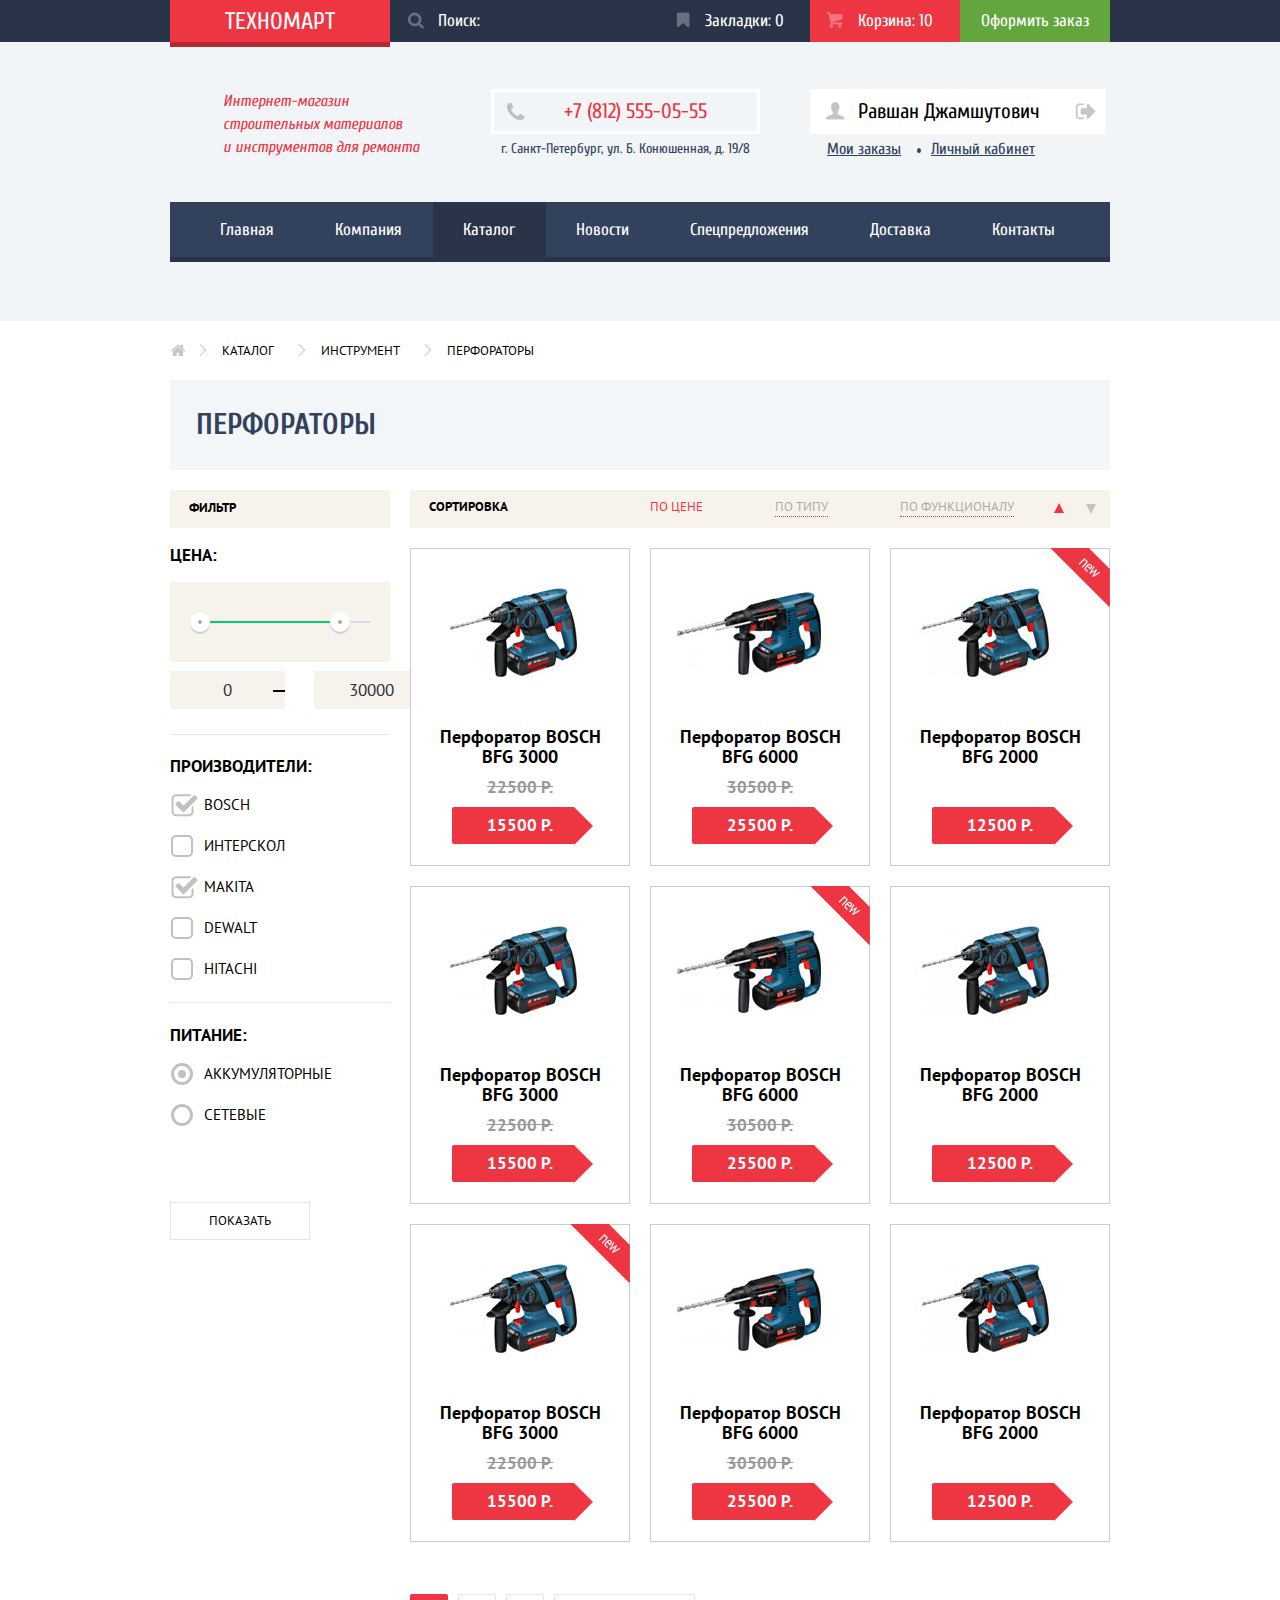
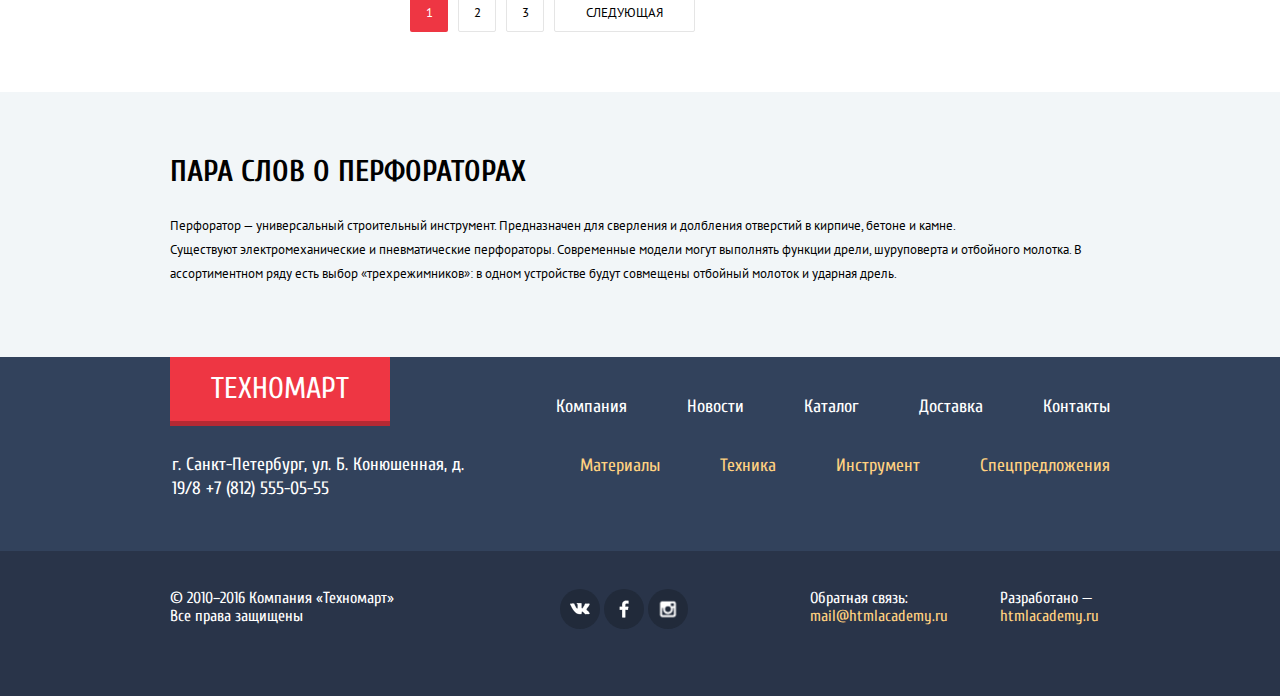
==== commit b2a2d804: "next" ====
--- a/catalog.html
+++ b/catalog.html
@@ -2,6 +2,7 @@
 <html lang="ru">
   <head>
     <meta charset="UTF-8">
+    <meta name="format-detection" content="telephone=no">
     <title>Technomart</title>
     <link href="https://fonts.googleapis.com/css?family=Cuprum:400,400i,700,700i|Open+Sans:300,400,600|PT+Sans+Narrow|PT+Sans:400,700&subset=cyrillic" rel="stylesheet">
     <link rel="stylesheet" href="css/normalize.css">
@@ -282,18 +283,18 @@
     <script>
     var link = document.querySelector(".goods-item-buy");
 
-        var popup = document.querySelector(".modal-content");
-        var close = popup.querySelector(".modal-content-close");
-
-        link.addEventListener("click", function(event) {
-          event.preventDefault();
-          popup.classList.add("modal-content-show");
-        });
-
-        close.addEventListener("click", function(event) {
-          event.preventDefault();
-          popup.classList.remove("modal-content-show");
-        });
+      var popup = document.querySelector(".modal-content");
+      var close = popup.querySelector(".modal-content-close");
+
+      link.addEventListener("click", function(event) {
+        event.preventDefault();
+        popup.classList.add("modal-content-show");
+      });
+
+      close.addEventListener("click", function(event) {
+        event.preventDefault();
+        popup.classList.remove("modal-content-show");
+      });
     </script>
   </body>
 </html>
--- a/css/styles.css
+++ b/css/styles.css
@@ -25,7 +25,7 @@
 }
 
 .header-menu {
-  min-height: 41px;
+  min-height: 42px;
   margin-bottom: 47px;
 
   background: #293449;
@@ -143,7 +143,7 @@
   height: 17px;
 
   background: url("../img/sprite/sprite.png") no-repeat;
-  background-position: -23px -84px;
+  background-position: -29px -95px;
   opacity: 0.3;
   text-indent: -10000px;
   border-style: none;
@@ -153,6 +153,7 @@
 
 .search input{
   width: 270px;
+  max-height: 42px;
   padding-top: 12px;
   padding-right: 10px;
   padding-bottom: 12px;
@@ -193,7 +194,7 @@
 }
 
 input:focus + button {
-  background-position: -42px -84px;
+  background-position: -54px -95px;
 }
 
 /**Меню заказов**/
@@ -246,7 +247,7 @@
   height: 16px;
 
   background: url("../img/sprite/sprite.png") no-repeat;
-  background-position: -174px -84px;
+  background-position: -222px -95px;
 
   text-indent: -10000px;
   opacity: 0.3;
@@ -255,10 +256,10 @@
 }
 
 .header-order-basket::after {
-  width: 16px;
+  width: 17px;
   height: 16px;
 
-  background-position: -61px -84px;
+  background-position: -79px -95px;
 }
 
 .header-order-marks:hover::after,
@@ -353,7 +354,7 @@
   height: 19px;
 
   background: url("../img/sprite/sprite.png") no-repeat;
-  background-position: -80px -84px;
+  background-position: -104px -95px;
 
   text-indent: -10000px;
 
@@ -408,7 +409,7 @@
   height: 17px;
 
   background: url("../img/sprite/sprite.png") no-repeat;
-  background-position: -264px -65px;
+  background-position: -288px -70px;
 
   text-indent: -10000px;
 
@@ -416,11 +417,11 @@
 }
 
 .user-block-login:hover::after {
-  background-position: -309px -65px;
+  background-position: -345px -70px;
 }
 
 .user-block-login:active::after {
-  background-position: -264px -65px;
+  background-position: -288px -70px;
 }
 
 .user-block-registration {
@@ -475,7 +476,7 @@
   height: 18px;
 
   background: url("../img/sprite/sprite.png") no-repeat;
-  background-position: -130px -84px;
+  background-position: -166px -95px;
 
   text-indent: -10000px;
 
@@ -483,7 +484,7 @@
 }
 
 .user-block-accountmenu:hover::after {
-  background-position: -152px -84px;
+  background-position: -194px -95px;
 }
 
 .user-block-accountmenu:active {
@@ -491,7 +492,7 @@
 }
 
 .user-block-accountmenu:active::after {
-  background-position: -130px -84px;
+  background-position: -166px -95px;
 }
 
 .user-block-logout {
@@ -504,11 +505,11 @@
   top: -15px;
 
   display: block;
-  width: 20px;
+  width: 21px;
   height: 17px;
 
   background: url("../img/sprite/sprite.png") no-repeat;
-  background-position: -286px -65px;
+  background-position: -316px -70px;
 
   text-indent: -10000px;
 
@@ -516,11 +517,11 @@
 }
 
 .user-block-logout:hover::after {
-  background-position: 0 -84px;
+  background-position: 0 -95px;
 }
 
 .user-block-logout:active::after {
-  background-position: -286px -65px;
+  background-position: -316px -70px;
 }
 
 .user-block-addsmenu {
@@ -687,11 +688,11 @@
   right: 30px;
 
   display: block;
-  width: 74px;
+  width: 75px;
   height: 61px;
 
   background: url("../img/sprite/sprite.png") no-repeat;
-  background-position: -46px 0;
+  background-position: -52px 0;
 
   text-indent: -10000px;
 
@@ -715,7 +716,7 @@
   height: 62px;
 
   background: url("../img/sprite/sprite.png") no-repeat;
-  background-position: -123px 0;
+  background-position: -135px 0;
 
   text-indent: -10000px;
 
@@ -739,7 +740,7 @@
   height: 72px;
 
   background: url("../img/sprite/sprite.png") no-repeat;
-  background-position: -203px 0;
+  background-position: -221px 0;
 
   text-indent: -10000px;
 
@@ -763,7 +764,7 @@
   height: 63px;
 
   background: url("../img/sprite/sprite.png") no-repeat;
-  background-position: -264px 0;
+  background-position: -288px 0;
 
   text-indent: -10000px;
 
@@ -965,9 +966,8 @@
   text-transform: uppercase;
   font-family: 'PT Sans', 'Arial', sans-serif;
 
+  color: #000000;
   vertical-align: top;
-
-  color: #000000;
 }
 
 .breadcrumbs a::after {
@@ -980,7 +980,7 @@
   height: 12px;
 
   background: url("../img/sprite/sprite.png") no-repeat;
-  background-position: -260px -84px;
+  background-position: -338px -95px;
 
   text-indent: -10000px;
 
@@ -997,11 +997,11 @@
   top: 23px;
 
   display: block;
-  width: 14px;
-  height: 16px;
+  width: 15px;
+  height: 12px;
 
   background: url("../img/sprite/sprite.png") no-repeat;
-  background-position: -243px -84px;
+  background-position: -315px -95px;
 
   text-indent: -10000px;
 
@@ -1190,10 +1190,10 @@
   font-family: 'PT Sans', 'Arial', sans-serif;
 
   cursor: pointer;
-  user-select: none;
   -webkit-user-select: none;
   -moz-user-select: none;
   -ms-user-select: none;
+  user-select: none;
 }
 
 .filter-checkbox label:last-child {
@@ -1249,7 +1249,7 @@
   height: 23px;
 
   background: url("../img/sprite/sprite.png") no-repeat;
-  background-position: -101px -84px;
+  background-position: -131px -95px;
   border: none;
 }
 
@@ -1258,7 +1258,7 @@
   height: 23px;
 
   background: url("../img/sprite/sprite.png") no-repeat;
-  background-position: -101px -84px;
+  background-position: -131px -95px;
   border: none;
 }
 
@@ -1267,7 +1267,7 @@
   height: 23px;
 
   background: url("../img/sprite/sprite.png") no-repeat;
-  background-position: -101px -84px;
+  background-position: -131px -95px;
   border: none;
 }
 
@@ -1276,7 +1276,7 @@
   height: 23px;
 
   background: url("../img/sprite/sprite.png") no-repeat;
-  background-position: -101px -84px;
+  background-position: -131px -95px;
   border: none;
 }
 
@@ -1285,7 +1285,7 @@
   height: 23px;
 
   background: url("../img/sprite/sprite.png") no-repeat;
-  background-position: -101px -84px;
+  background-position: -131px -95px;
   border: none;
 }
 
@@ -1601,7 +1601,7 @@
   height: 16px;
 
   background: transparent url("../img/sprite/sprite.png") no-repeat;
-  background-position: -61px -84px;
+  background-position: -79px -95px;
 
   text-indent: -10000px;
   opacity: 0.3;
@@ -2054,7 +2054,7 @@
 
 .main-footer-about {
   float: left;
-  width: 328px;
+  width: 323px;
 }
 
 .main-footer-about .logo {
@@ -2069,7 +2069,7 @@
 }
 
 .main-footer-about p {
-  width: 328px;
+  width: 323px;
   margin: 0;
   padding: 0;
   margin-bottom: 51px;
@@ -2081,7 +2081,7 @@
 
 .footer-nav {
   float: right;
-  width: 612px;
+  width: 617px;
   margin: 0;
   padding: 0;
 
@@ -2192,21 +2192,21 @@
   width: 20px;
   height: 12px;
 
-  background-position: -190px -84px;
+  background-position: -244px -95px;;
 }
 
 .social-btn-fb::after {
   width: 10px;
   height: 18px;
 
-  background-position: -231px -84px;
+  background-position: -297px -95px;
 }
 
 .social-btn-inst::after {
   width: 17px;
   height: 17px;
 
-  background-position: -212px -84px;
+  background-position: -272px -95px;
 }
 
 .social-btn:last-child {
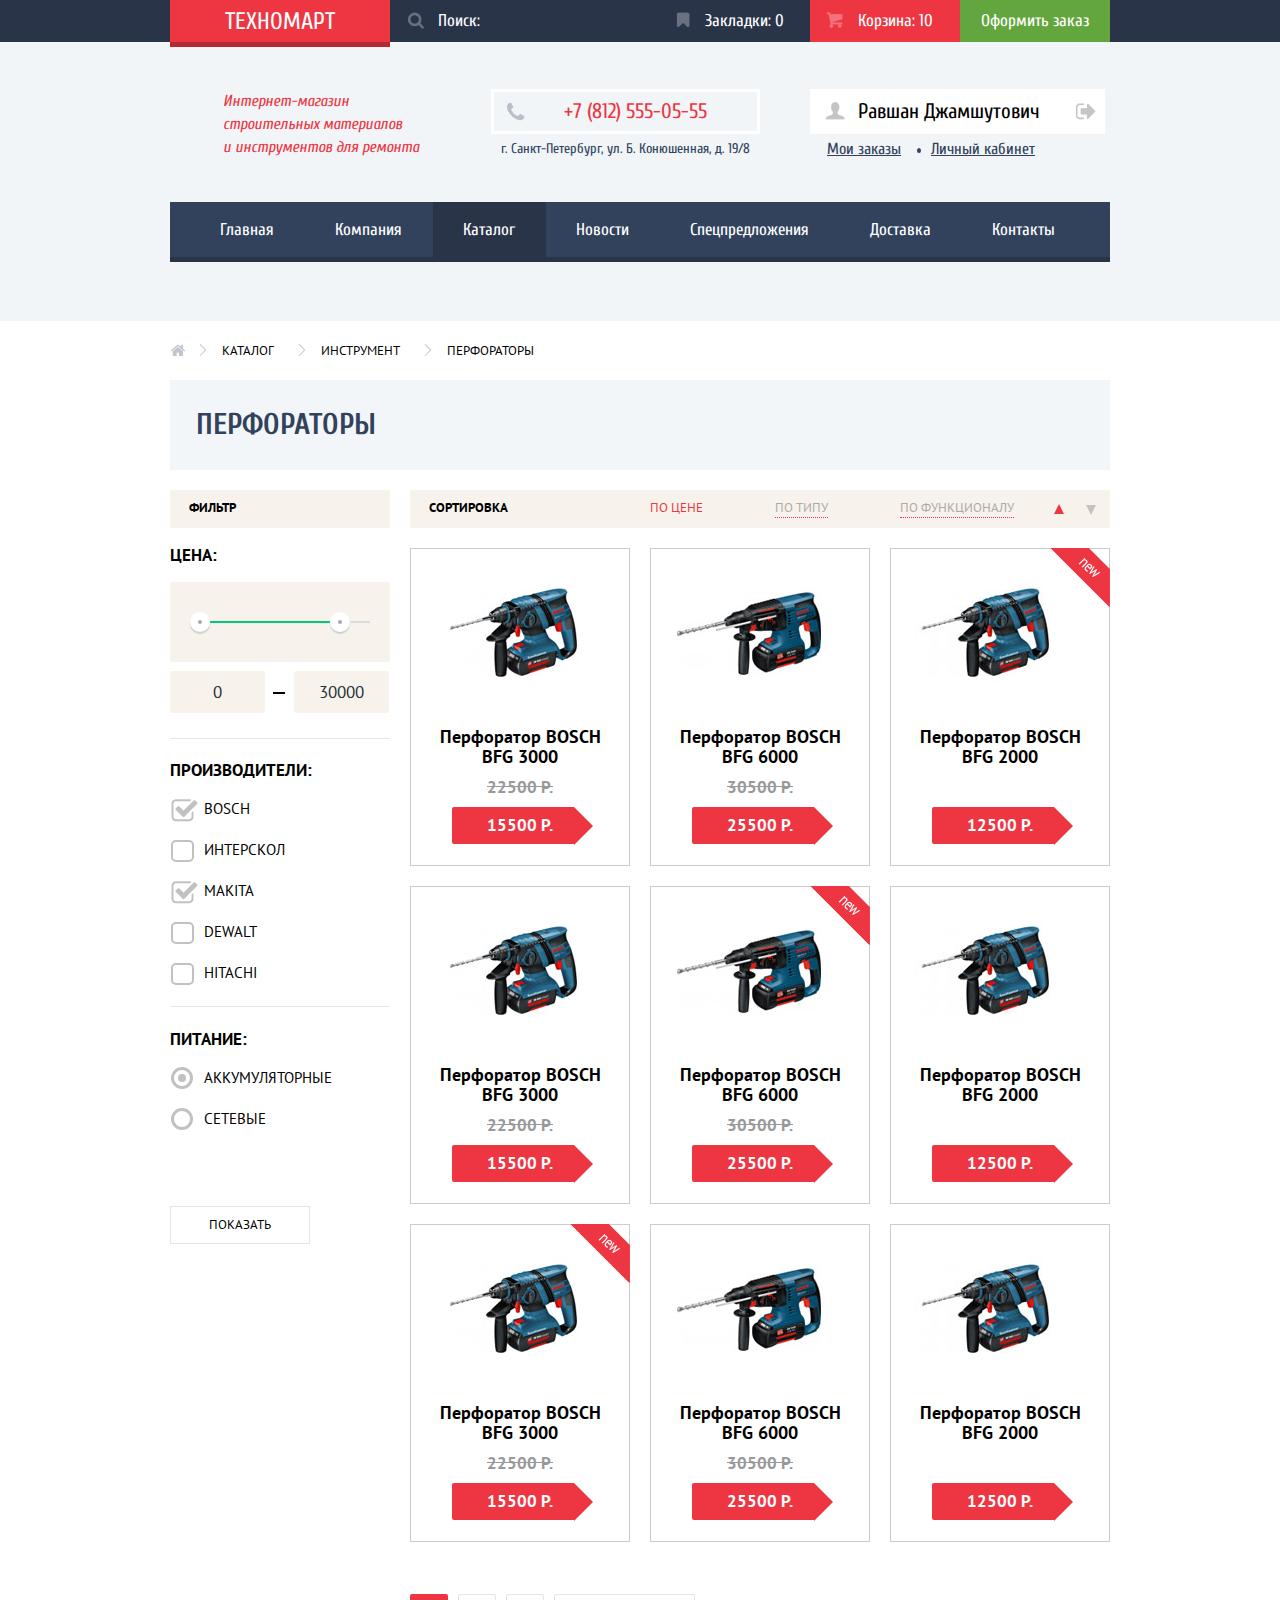
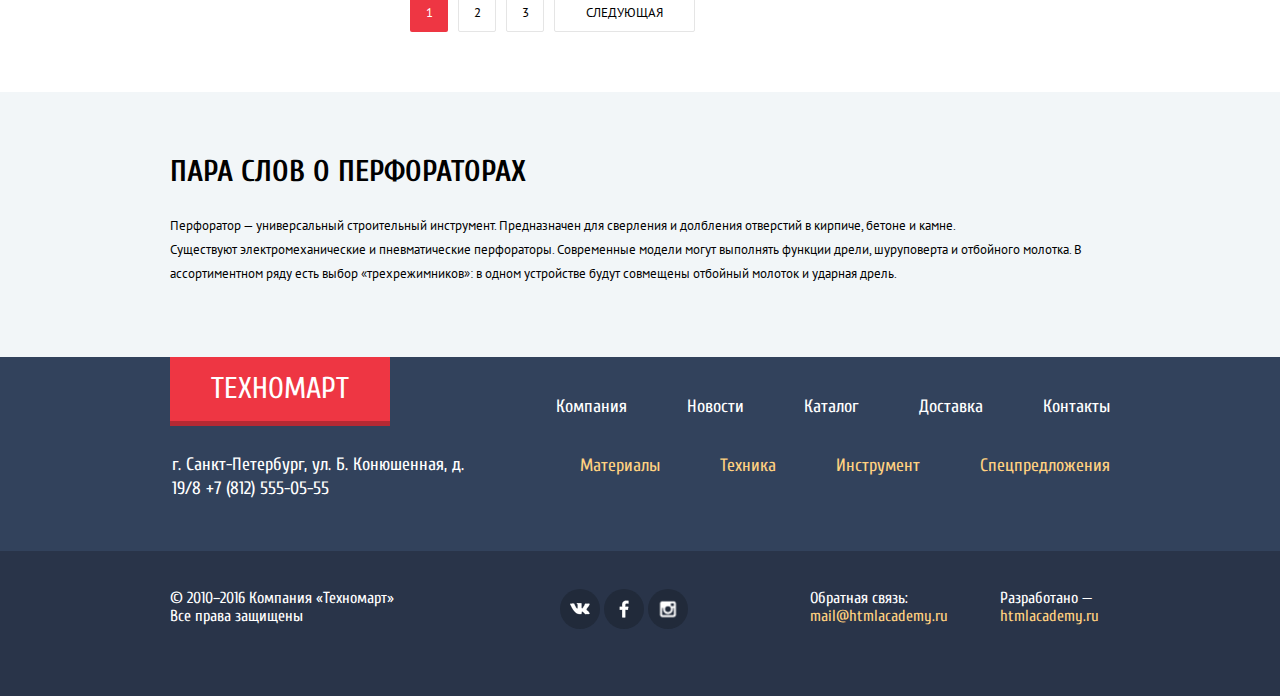
==== commit 39c20a3f: "Следующее задание" ====
--- a/catalog.html
+++ b/catalog.html
@@ -29,9 +29,7 @@
       <!--Вторая часть шапки-->
       <div class="container">
         <div class="main-header-about clearfix">
-          <p>Интернет-магазин
-             строительных материалов<br>
-             и&nbsp;инструментов для ремонта
+          <p>Интернет-магазин строительных материалов<br>и&nbsp;инструментов для ремонта
           </p>
           <div class="main-header-contacts">
             <a class="main-header-phone" href="tel:+78125550555">+7 (812) 555-05-55</a>
@@ -122,7 +120,7 @@
                 <figure class="goods-item-image"><img width="218" height="170" src="img/goods-2.jpg" alt="Перфоратор BOSCH BFG 3000"></figure>
                 <h2 class="goods-item-title">Перфоратор BOSCH BFG 3000</h2>
                 <div class="goods-item-discount">22500 Р.</div>
-                <a href=# class="btn btn-price">15500 Р.</a>
+                <a href=# class="btn">15500 Р.</a>
                 <div class="goods-item-order">
                   <a class="goods-item-buy" href="#">Купить</a>
                   <a class="goods-item-marks" href="#">В закладки</a>
@@ -132,7 +130,7 @@
                 <figure class="goods-item-image"><img width="218" height="170" src="img/goods-3.jpg" alt="Перфоратор BOSCH BFG 6000"></figure>
                 <h2 class="goods-item-title">Перфоратор BOSCH BFG 6000</h2>
                 <div class="goods-item-discount">30500 Р.</div>
-                <a href=# class="btn btn-price">25500 Р.</a>
+                <a href=# class="btn">25500 Р.</a>
                 <div class="goods-item-order">
                   <a class="goods-item-buy" href="#">Купить</a>
                   <a class="goods-item-marks" href="#">В закладки</a>
@@ -142,7 +140,7 @@
                 <figure class="goods-item-image"><img width="218" height="170" src="img/goods-4.jpg" alt="Перфоратор BOSCH BFG 2000"></figure>
                 <h2 class="goods-item-title">Перфоратор BOSCH BFG 2000</h2>
                 <div class="goods-item-discount"></div>
-                <a href=# class="btn btn-price">12500 Р.</a>
+                <a href=# class="btn">12500 Р.</a>
                 <div class="goods-item-order">
                   <a class="goods-item-buy" href="#">Купить</a>
                   <a class="goods-item-marks" href="#">В закладки</a>
@@ -156,13 +154,13 @@
                 <figure class="goods-item-image"><img width="218" height="170" src="img/goods-2.jpg" alt="Перфоратор BOSCH BFG 3000"></figure>
                 <h2 class="goods-item-title">Перфоратор BOSCH BFG 3000</h2>
                 <div class="goods-item-discount">22500 Р.</div>
-                <a href=# class="btn btn-price">15500 Р.</a>
+                <a href=# class="btn">15500 Р.</a>
               </article>
               <article class="goods-item new">
                 <figure class="goods-item-image"><img width="218" height="170" src="img/goods-3.jpg" alt="Перфоратор BOSCH BFG 6000"></figure>
                 <h2 class="goods-item-title">Перфоратор BOSCH BFG 6000</h2>
                 <div class="goods-item-discount">30500 Р.</div>
-                <a href=# class="btn btn-price">25500 Р.</a>
+                <a href=# class="btn">25500 Р.</a>
                 <div class="goods-item-order">
                   <a class="goods-item-buy" href="#">Купить</a>
                   <a class="goods-item-marks" href="#">В закладки</a>
@@ -172,7 +170,7 @@
                 <figure class="goods-item-image"><img width="218" height="170" src="img/goods-4.jpg" alt="Перфоратор BOSCH BFG 2000"></figure>
                 <h2 class="goods-item-title">Перфоратор BOSCH BFG 2000</h2>
                 <div class="goods-item-discount"></div>
-                <a href=# class="btn btn-price">12500 Р.</a>
+                <a href=# class="btn">12500 Р.</a>
                 <div class="goods-item-order">
                   <a class="goods-item-buy" href="#">Купить</a>
                   <a class="goods-item-marks" href="#">В закладки</a>
@@ -182,7 +180,7 @@
                 <figure class="goods-item-image"><img width="218" height="170" src="img/goods-2.jpg" alt="Перфоратор BOSCH BFG 3000"></figure>
                 <h2 class="goods-item-title">Перфоратор BOSCH BFG 3000</h2>
                 <div class="goods-item-discount">22500 Р.</div>
-                <a href=# class="btn btn-price">15500 Р.</a>
+                <a href=# class="btn">15500 Р.</a>
                 <div class="goods-item-order">
                   <a class="goods-item-buy" href="#">Купить</a>
                   <a class="goods-item-marks" href="#">В закладки</a>
@@ -192,7 +190,7 @@
                 <figure class="goods-item-image"><img width="218" height="170" src="img/goods-3.jpg" alt="Перфоратор BOSCH BFG 6000"></figure>
                 <h2 class="goods-item-title">Перфоратор BOSCH BFG 6000</h2>
                 <div class="goods-item-discount">30500 Р.</div>
-                <a href=# class="btn btn-price">25500 Р.</a>
+                <a href=# class="btn">25500 Р.</a>
                 <div class="goods-item-order">
                   <a class="goods-item-buy" href="#">Купить</a>
                   <a class="goods-item-marks" href="#">В закладки</a>
@@ -202,7 +200,7 @@
                 <figure class="goods-item-image"><img width="218" height="170" src="img/goods-4.jpg" alt="Перфоратор BOSCH BFG 2000"></figure>
                 <h2 class="goods-item-title">Перфоратор BOSCH BFG 2000</h2>
                 <div class="goods-item-discount"></div>
-                <a href=# class="btn btn-price">12500 Р.</a>
+                <a href=# class="btn">12500 Р.</a>
                <div class="goods-item-order">
                   <a class="goods-item-buy" href="#">Купить</a>
                   <a class="goods-item-marks" href="#">В закладки</a>
@@ -222,9 +220,7 @@
       <section class="section">
         <div class="container">
           <h2>Пара слов о перфораторах</h2>
-          <p>Перфоратор — универсальный строительный инструмент. Предназначен для сверления и          долбления    отверстий в кирпиче, бетоне и камне.
-             Существуют&nbsp;электромеханические и пневматические перфораторы. Современные модели могут выполнять функции дрели, шуруповерта и отбойного молотка. В
-             ассортиментном ряду есть выбор «трехрежимников»: в одном устройстве будут совмещены отбойный молоток и ударная дрель.</p>
+          <p>Перфоратор — универсальный строительный инструмент. Предназначен для сверления и долбления    отверстий в кирпиче, бетоне и камне. Существуют&nbsp;электромеханические и пневматические перфораторы. Современные модели могут выполнять функции дрели, шуруповерта и отбойного молотка. В ассортиментном ряду есть выбор «трехрежимников»: в одном устройстве будут совмещены отбойный молоток и ударная дрель.</p>
         </div>
       </section>
     </main>
@@ -234,13 +230,12 @@
       <div class="container">
         <div class="main-footer-about clearfix">
           <a class="logo" href="#" >Техномарт</a>
-          <p>г. Санкт-Петербург, ул. Б. Конюшенная, д. 19/8
-             +7 (812) 555-05-55</p>
+          <p>г. Санкт-Петербург, ул. Б. Конюшенная, д. 19/8 +7 (812) 555-05-55</p>
         </div>
         <ul class="footer-nav footer-nav-menu">
           <li><a href="#">Компания</a></li>
           <li><a href="#">Новости</a></li>
-          <li><a href="#">Каталог</a></li>
+          <li><a href="catalog.html">Каталог</a></li>
           <li><a href="#">Доставка</a></li>
           <li><a href="#">Контакты</a></li>
         </ul>
@@ -254,8 +249,7 @@
       <!-- Вторая часть футера копирайты+соц.сеть.-->
       <div class="main-footer-info">
         <div class="container">
-          <span class="main-footer-copyright">© 2010–2016 Компания «Техномарт»
-          Все права защищены</span>
+          <span class="main-footer-copyright">© 2010–2016 Компания «Техномарт» Все права защищены</span>
           <div class="social">
             <a class="social-btn social-btn-vk" href="#">Вконтакте</a>
             <a class="social-btn social-btn-fb" href="#">Facebook</a>
@@ -272,7 +266,7 @@
         </div>
       </div>
     </footer>
-    <div class="modal-content">
+    <div class="modal-content-order">
       <button class="modal-content-close" type="button" title="Закрыть">Закрыть</button>
       <span>Товар добавлен в корзину!</span>
       <form class="submit-form-order" action="https://echo.technomart.ru" method="post">
@@ -280,21 +274,7 @@
         <button class="btn btn-close" type="submit">продолжить покупки</button>
       </form>
     </div>
-    <script>
-    var link = document.querySelector(".goods-item-buy");
-
-      var popup = document.querySelector(".modal-content");
-      var close = popup.querySelector(".modal-content-close");
-
-      link.addEventListener("click", function(event) {
-        event.preventDefault();
-        popup.classList.add("modal-content-show");
-      });
-
-      close.addEventListener("click", function(event) {
-        event.preventDefault();
-        popup.classList.remove("modal-content-show");
-      });
+    <script src="js/popup.js">
     </script>
   </body>
 </html>
--- a/css/styles.css
+++ b/css/styles.css
@@ -60,7 +60,6 @@
   border: none;
   border-radius: 2px;
   cursor: pointer;
-
 }
 
 .btn:hover {
@@ -120,8 +119,16 @@
   background: #ca2c37;
 }
 
+.logo:hover::after {
+  background: #9a212a;
+}
+
 .logo:active {
   background: #ba2732;
+}
+
+.logo:active::after {
+  background: #8e1e26;
 }
 
 /** Поисковая форма**/
@@ -188,9 +195,8 @@
 }
 
 .search input:focus {
+  color: #000000;
   background: #ffffff;
-
-  color: #000000;
 }
 
 input:focus + button {
@@ -637,7 +643,6 @@
   margin-left: -10px;
   margin-bottom: 33px;
 }
-
 
 .features-item {
   float: left;
@@ -678,7 +683,6 @@
 .features-item-instrument {
   position: relative;
 
-
   background-color: #4aafde;
 }
 
@@ -702,7 +706,6 @@
 .features-item-technics {
   position: relative;
 
-
   background-color: #cc79d1;
 }
 
@@ -726,7 +729,6 @@
 .features-item-discount {
   position: relative;
 
-
   background-color: #85d179;
 }
 
@@ -749,7 +751,6 @@
 
 .features-item-delivery {
   position: relative;
-
 
   background-color: #f6b22d;
 }
@@ -1131,7 +1132,7 @@
   padding: 10px 10px;
 
   font-size: 17px;
-  line-height: 1.059;
+  line-height: 1;
   text-align: center;
   font-family: 'PT Sans', 'Arial', sans-serif;
 
@@ -1140,6 +1141,7 @@
   border-radius: 2px;
   border: none;
   outline: none;
+  box-sizing: border-box;
 }
 
 .price-controls .min-price {
@@ -1176,7 +1178,8 @@
   content: "";
 }
 
-.filter label {
+input[type="checkbox"] + label,
+input[type="radio"] + label {
   position: relative;
 
   display: block;
@@ -1226,12 +1229,12 @@
 
 .filter-checkbox label::after {
   position: absolute;
-  top: -1px;
+  top: 0;
   left: -33px;
 
 
   display: block;
-  width: 18px;
+  width: 19px;
   height: 18px;
 
   background: transparent;
@@ -1243,49 +1246,11 @@
   content: "";
 }
 
-
-#bosch:checked ~ label[for="bosch"]::after {
+input[type="checkbox"]:checked + label::after {
   width: 27px;
   height: 23px;
 
-  background: url("../img/sprite/sprite.png") no-repeat;
-  background-position: -131px -95px;
-  border: none;
-}
-
-#interskol:checked ~ label[for="interskol"]::after {
-  width: 27px;
-  height: 23px;
-
-  background: url("../img/sprite/sprite.png") no-repeat;
-  background-position: -131px -95px;
-  border: none;
-}
-
-#makita:checked ~ label[for="makita"]::after {
-  width: 27px;
-  height: 23px;
-
-  background: url("../img/sprite/sprite.png") no-repeat;
-  background-position: -131px -95px;
-  border: none;
-}
-
-#dewalt:checked ~ label[for="dewalt"]::after {
-  width: 27px;
-  height: 23px;
-
-  background: url("../img/sprite/sprite.png") no-repeat;
-  background-position: -131px -95px;
-  border: none;
-}
-
-#hitachi:checked ~ label[for="hitachi"]::after {
-  width: 27px;
-  height: 23px;
-
-  background: url("../img/sprite/sprite.png") no-repeat;
-  background-position: -131px -95px;
+  background: url("../img/sprite/sprite.png") -131px -95px no-repeat;
   border: none;
 }
 
@@ -1297,7 +1262,6 @@
   position: absolute;
   top: -1px;
   left: -33px;
-
 
   display: block;
   width: 16px;
@@ -1312,7 +1276,7 @@
   content: "";
 }
 
-#battery:checked ~ label[for="battery"]::before {
+input[type="radio"]:checked + label::before {
   position: absolute;
   top: 10px;
   left: -30px;
@@ -1330,26 +1294,6 @@
 
   content: "";
 }
-
-#dc:checked ~ label[for="dc"]::before {
-  position: absolute;
-  top: 10px;
-  left: -30px;
-
-
-  display: block;
-  width: 8px;
-  height: 8px;
-
-  background: #c1c1c1;
-  border-radius: 50%;
-  transform: translate(50%,-50%);
-
-  text-indent: -10000px;
-
-  content: "";
-}
-
 
 .filter input[type="submit"] {
   margin-top: 56px;
@@ -1374,7 +1318,7 @@
   width: 700px;
   min-height: 38px;
   margin-bottom: 20px;
-  padding: 9px 19px;
+  padding: 10px 19px;
 
   background: #f7f3ec;
 
@@ -1999,7 +1943,7 @@
   width: 180px;
 }
 
-.info-company .list {
+.list {
   margin: 0;
   padding: 0;
   padding-bottom: 15px;
@@ -2054,7 +1998,7 @@
 
 .main-footer-about {
   float: left;
-  width: 323px;
+  width: 325px;
 }
 
 .main-footer-about .logo {
@@ -2069,7 +2013,6 @@
 }
 
 .main-footer-about p {
-  width: 323px;
   margin: 0;
   padding: 0;
   margin-bottom: 51px;
@@ -2081,7 +2024,7 @@
 
 .footer-nav {
   float: right;
-  width: 617px;
+  width: 615px;
   margin: 0;
   padding: 0;
 
@@ -2238,7 +2181,8 @@
 
 /* Всплывающая форма */
 
-.modal-content {
+.modal-content,
+.modal-content-order{
   position: fixed;
   top: 50%;
   left: 50%;
@@ -2268,6 +2212,8 @@
   border: 0;
   outline: 0;
   cursor: pointer;
+
+  z-index: 100;
 }
 
 .modal-content-close::before,
@@ -2345,18 +2291,17 @@
   margin-right: 20px;
 }
 
-.submit-form-btn {
-  margin: 0 auto;
-  padding: 37px 80px;
-
-  text-align: center;
-}
 
 .modal-content .btn  {
   width: 460px;
-}
-
-.modal-content {
+  margin: 37px 80px;
+
+  text-align: center;
+  outline: none;
+}
+
+.modal-content,
+.modal-content-order {
   display: none;
 }
 
@@ -2366,7 +2311,7 @@
 
 /** модальная форма на второй странице **/
 
-.modal-content span {
+.modal-content-order span {
   position: relative;
 
   display: block;
@@ -2379,7 +2324,7 @@
   text-align: center;
 }
 
-.modal-content span::after {
+.modal-content-order span::after {
   position: absolute;
   top: 45px;
   left: 80px;
@@ -2392,15 +2337,15 @@
   content: "";
 }
 
-.modal-content .btn-order,
-.modal-content .btn-close {
+.modal-content-order .btn-order,
+.modal-content-order .btn-close {
   width: 220px;
   margin-left: 20px;
 
   outline: none;
 }
 
-.modal-content .btn-close {
+.modal-content-order .btn-close {
   background: #ffffff;
 
   color: #000000;
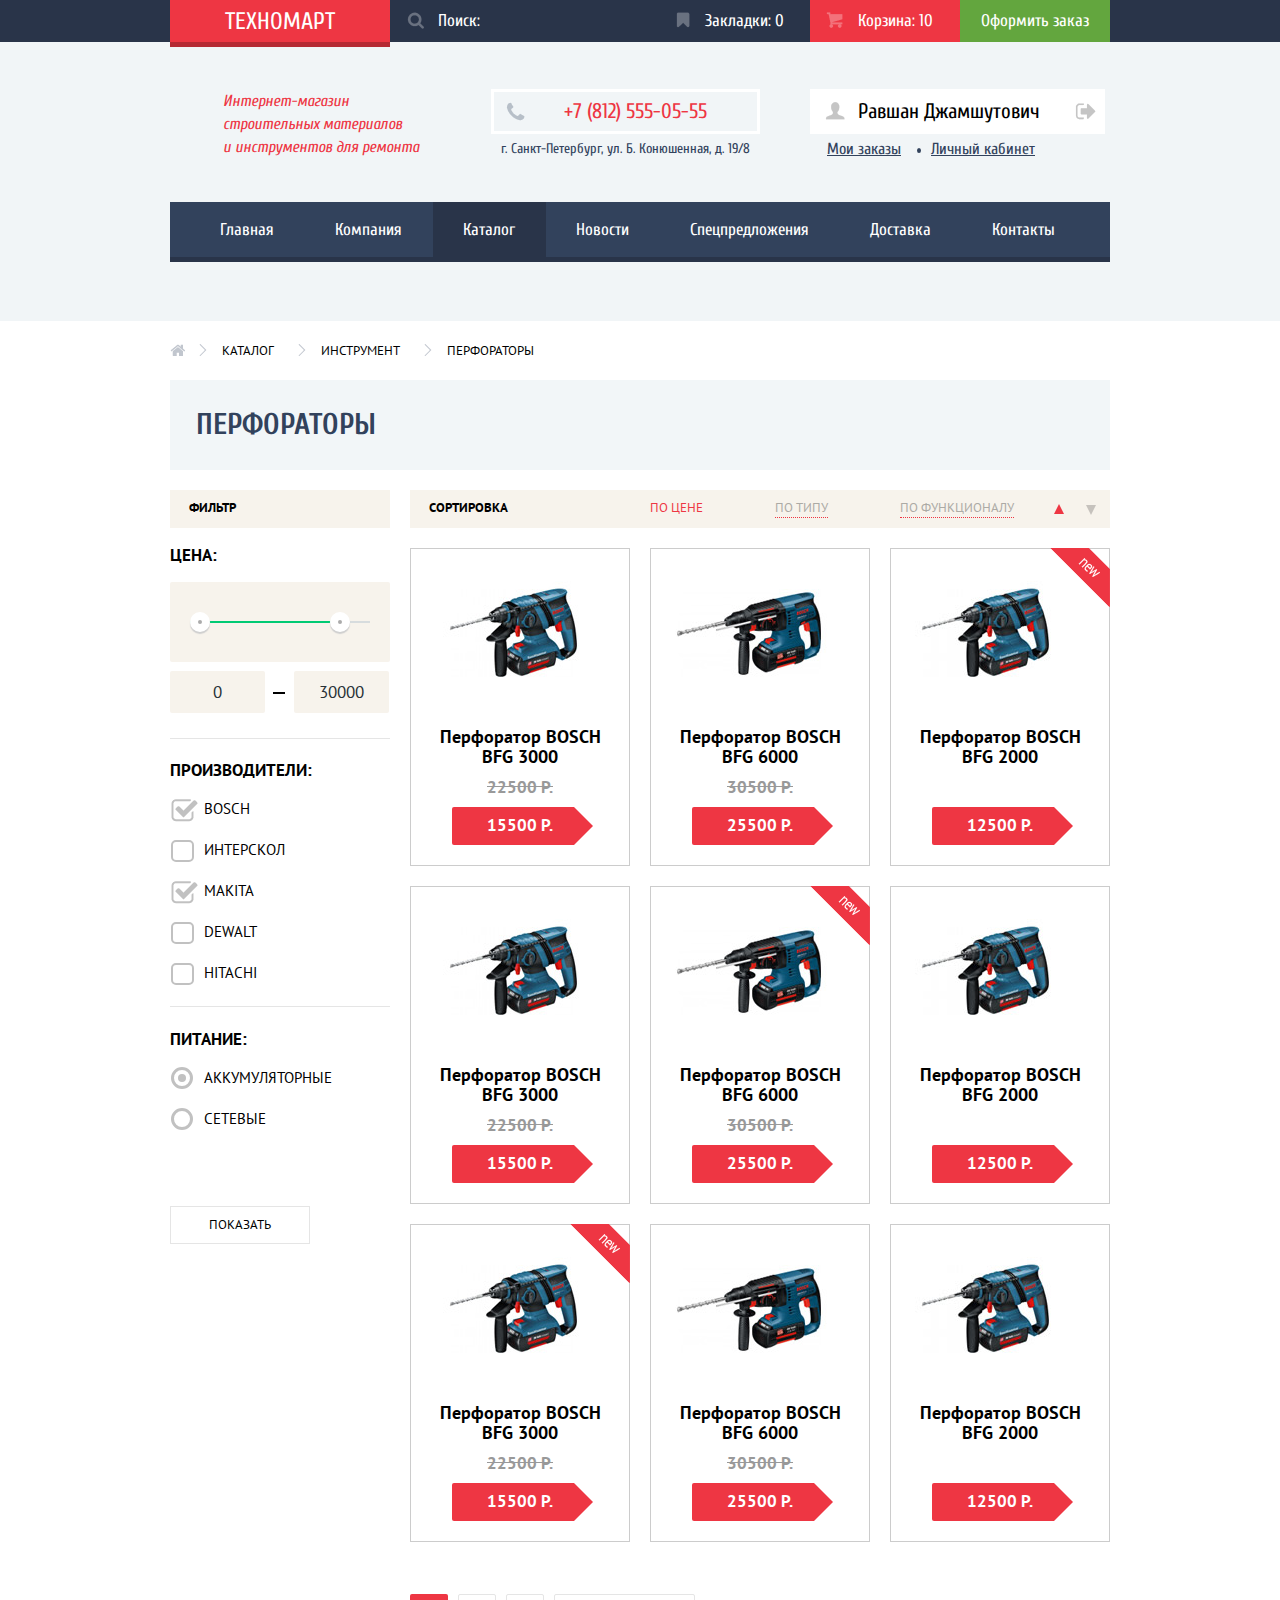
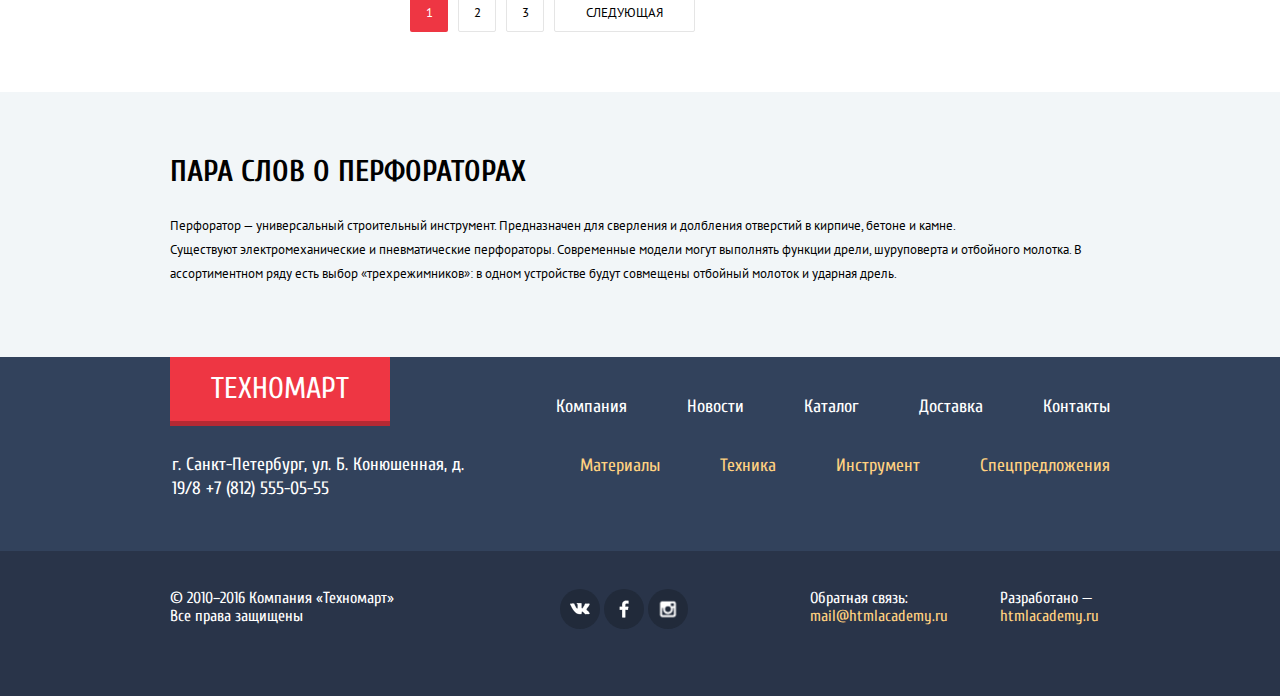
==== commit a7d53a9b: "next" ====
--- a/catalog.html
+++ b/catalog.html
@@ -6,7 +6,7 @@
     <title>Technomart</title>
     <link href="https://fonts.googleapis.com/css?family=Cuprum:400,400i,700,700i|Open+Sans:300,400,600|PT+Sans+Narrow|PT+Sans:400,700&subset=cyrillic" rel="stylesheet">
     <link rel="stylesheet" href="css/normalize.css">
-    <link rel="stylesheet" href="css/styles.css" >
+    <link rel="stylesheet" href="css/styles.min.css" >
   </head>
 
   <body>
@@ -267,14 +267,13 @@
       </div>
     </footer>
     <div class="modal-content-order">
-      <button class="modal-content-close" type="button" title="Закрыть">Закрыть</button>
+      <button class="modal-content-close modal-close" type="button" title="Закрыть">Закрыть</button>
       <span>Товар добавлен в корзину!</span>
-      <form class="submit-form-order" action="https://echo.technomart.ru" method="post">
-        <button class="btn btn-order" type="submit">оформить заказ</button>
-        <button class="btn btn-close" type="submit">продолжить покупки</button>
-      </form>
+      <div class="submit-order">
+        <a class="btn btn-order">оформить заказ</a>
+        <a class="btn btn-close modal-close">продолжить покупки</a>
+      </div>
     </div>
-    <script src="js/popup.js">
-    </script>
+    <script src="js/script.min.js"></script>
   </body>
 </html>
--- a/css/styles.min.css
+++ b/css/styles.min.css
@@ -0,0 +1 @@
+.clearfix::after,.container::after{clear:both;content:""}.search button,.search input,img{border-style:none}.btn,.header-order a,.logo,.main-header-phone,.user-block-login{text-decoration:none}.clearfix::after,.container::after,.logo::after,.main-header-phone::after,.user-block-login::after{content:""}.btn,.features-slider h2,.filter h2,.filter legend,.logo,main h1{text-transform:uppercase}.btn,.header-order a,.logo,.main-nav a{text-align:center}.goods-item,.main-nav li,.social,.suppliers a,img{vertical-align:top}.features-slider,.services,img{overflow:hidden}body{min-width:960px;font-size:13px;line-height:1.2;font-family:Cuprum,Arial,sans-serif;color:#000}.breadcrumbs a,.breadcrumbs span,.features-slider span{font-family:'PT Sans',Arial,sans-serif}.btn,.logo{color:#fff}.main-header{padding-bottom:59px;background:#f1f5f7}h2{font-size:24px;line-height:1.25}h3{font-size:17px;line-height:1.765}.header-menu{min-height:42px;margin-bottom:47px;background:#293449}.container{width:940px;margin:0 auto;padding-right:10px;padding-left:10px}.container::after{display:table}.btn{display:inline-block;padding-top:12px;padding-bottom:12px;font-size:14px;line-height:1;background-color:#ee3643;border:none;border-radius:2px;cursor:pointer}.btn:hover{background:#ca2c37}.btn:active{background:#ba2732}img{max-width:100%}.clearfix::after{display:table}.logo{position:relative;float:left;width:220px;padding-top:9px;padding-bottom:7px;font-size:24px;line-height:26px;background-color:#ee3643}.header-order a,.search input{line-height:1.059;box-sizing:border-box}.logo::after{position:absolute;bottom:-5px;display:block;width:220px;height:5px;background:#b52933}.logo:hover{background:#ca2c37}.logo:hover::after{background:#9a212a}.logo:active{background:#ba2732}.logo:active::after{background:#8e1e26}.search{position:relative;margin:0;padding:0;float:left}.search button{position:absolute;top:12px;left:17px;width:17px;height:17px;background:url(../img/sprite/sprite.png) -29px -95px no-repeat;opacity:.3;text-indent:-10000px;outline:0}.search input{width:270px;max-height:42px;font-size:17px;color:#fff;background-color:transparent;outline:0;padding:12px 10px 12px 48px}.search input::-webkit-input-placeholder{color:#fff;opacity:1}.search input:-moz-placeholder{color:#fff;opacity:1}.search input:hover{background:#212a3a}input:hover+button{opacity:1}.search input:focus{color:#000;background:#fff}input:focus+button{background-position:-54px -95px}.header-order{float:right;width:450px;font-size:0}.header-order a{display:inline-block;width:150px;padding-top:12px;padding-bottom:12px;padding-left:20px;font-size:17px;color:#fff}.header-order .header-order-marks{padding-left:18px}.header-order-basket,.header-order-marks{position:relative}.header-order-basket:hover,.header-order-marks:hover{background:#212a3a}.header-order-basket::after,.header-order-marks::after{position:absolute;left:16px;top:12px;display:block;width:14px;height:16px;background:url(../img/sprite/sprite.png) -222px -95px no-repeat;text-indent:-10000px;opacity:.3;content:""}.header-order-basket::after{width:17px;height:16px;background-position:-79px -95px}.header-order-basket:hover::after,.header-order-marks:hover::after{opacity:1}.header-order-basket:active,.header-order-marks:active{background:#161d29;opacity:.3}.header-order .header-order-confirmation{padding-left:0;background-color:#63a63e}.header-order-confirmation:hover{background-color:#5fbb2d}.header-order-confirmation:active{opacity:.51}.filled{background:#ee3643}.filled:hover{background:#ca2c37}.filled:active{background:#ba2732}.main-header-about{padding-bottom:41px}.main-header-about p{float:left;width:200px;margin:1px 0 0;padding-left:53px;font-size:16px;line-height:1.438;font-style:italic;color:#ee3643}.main-header-contacts{float:left;margin-left:68px}.main-header-phone{position:relative;display:block;font-size:21px;line-height:1.286;color:#ee3643;background-color:transparent;border:3px solid #fff;padding:6px 50px 6px 70px}.main-header-phone::after{position:absolute;left:12px;top:10px;display:block;width:19px;height:19px;background:url(../img/sprite/sprite.png) -104px -95px no-repeat;text-indent:-10000px}.main-header-contacts span{display:block;margin-top:3px;font-size:14px;line-height:1.714;text-align:center;color:#32425c}.main-header .user-block{float:right;width:300px;font-size:0}.user-block-login{position:relative;display:inline-block;margin-left:15px;font-size:21px;line-height:1.286;color:#000;background:#fff;padding:9px 25px 9px 50px}.user-block-login::after{position:absolute;left:17px;top:13px;display:block;width:20px;height:17px;background:url(../img/sprite/sprite.png) -288px -70px no-repeat;text-indent:-10000px}.user-block-login:hover::after{background-position:-345px -70px}.user-block-login:active::after{background-position:-288px -70px}.user-block-accountmenu,.user-block-registration{display:inline-block;font-size:21px;background:#fff;line-height:1.286;text-decoration:none}.user-block-registration{margin-left:10px;padding:9px 25px;color:#000}.user-block-login:hover,.user-block-registration:hover{color:#ee3643}.user-block-login:active,.user-block-registration:active{color:#cacaca}.user-block-accountmenu{position:relative;margin-bottom:5px;color:#000;padding:9px 65px 9px 48px}.user-block-accountmenu::after,.user-block-logout::after{display:block;text-indent:-10000px;content:""}.user-block-accountmenu::after{position:absolute;left:15px;top:13px;width:20px;height:18px;background:url(../img/sprite/sprite.png) -166px -95px no-repeat}.user-block-accountmenu:hover::after{background-position:-194px -95px}.user-block-accountmenu:active{color:#cacaca}.user-block-accountmenu:active::after{background-position:-166px -95px}.user-block-logout{position:relative}.user-block-logout::after{position:absolute;left:-30px;top:-15px;width:21px;height:17px;background:url(../img/sprite/sprite.png) -316px -70px no-repeat}.user-block-logout:hover::after{background-position:0 -95px}.user-block-logout:active::after{background-position:-316px -70px}.user-block-addsmenu{display:inline-block;margin-left:17px;font-size:16px;line-height:1.286;color:#32425c}.user-block-addsmenu:last-child{position:relative;margin-left:30px}.user-block-addsmenu:last-child::before{position:absolute;left:-14px;top:9px;display:block;width:4px;height:5px;background:#32425c;border-radius:50%;text-indent:-10000px;content:""}.user-block-addsmenu:hover{color:#ee3643}.user-block-addsmenu:active{color:#cacaca}.main-nav ul{position:relative;font-size:0;margin:0;padding:0 0 0 20px;width:inherit;background-color:#32425c}.main-nav ul::before{position:absolute;bottom:0;left:0;right:0;height:5px;background:#293449;content:""}.main-nav li{position:relative;display:inline-block;font-size:17px;line-height:1}.main-nav a{display:block;text-decoration:none;color:#fff;padding:19px 31px 24px 30px}.main-nav a:hover{background:#293449}.main-nav a:active{background:#1d2739}.main-nav a.active{background:#293449}.main-index{padding-top:60px}.features{margin-right:-10px;margin-left:-10px;margin-bottom:33px}.features-item{float:left;width:300px;margin-right:10px;margin-bottom:20px;margin-left:10px;padding-top:21px;padding-left:23px;padding-bottom:22px;box-sizing:border-box}.features-item-material{position:relative;background-color:#f6b22d}.features-item-material::after{position:absolute;top:30px;right:43px;display:block;width:44px;height:65px;background:url(../img/sprite/sprite.png) no-repeat;text-indent:-10000px;content:""}.features-item-instrument::after,.features-item-technics::after{right:30px;display:block;text-indent:-10000px;content:""}.features-item-instrument{position:relative;background-color:#4aafde}.features-item-instrument::after{position:absolute;top:33px;width:75px;height:61px;background:url(../img/sprite/sprite.png) -52px 0 no-repeat}.features-item-technics{position:relative;background-color:#cc79d1}.features-item-technics::after{position:absolute;top:30px;width:78px;height:62px;background:url(../img/sprite/sprite.png) -135px 0 no-repeat}.features-item-discount{position:relative;background-color:#85d179}.features-item-discount::after{position:absolute;top:25px;right:45px;display:block;width:59px;height:72px;background:url(../img/sprite/sprite.png) -221px 0 no-repeat;text-indent:-10000px;content:""}.features-item-delivery{position:relative;background-color:#f6b22d}.features-item-delivery::after{position:absolute;top:31px;right:30px;display:block;width:78px;height:63px;background:url(../img/sprite/sprite.png) -288px 0 no-repeat;text-indent:-10000px;content:""}.features-item h2{margin:0 0 12px;font-size:24px;font-weight:700;color:#fff}.features-item .btn{width:135px;background-color:rgba(0,0,0,.1)}.features-item .btn:hover{background-color:rgba(0,0,0,.2)}.features-item .btn:active{background-color:rgba(0,0,0,.3)}.features-slider{position:relative;float:left;width:620px;padding:0}.features-slider input{display:none}.features-slider-item{position:relative;height:266px}.features-slider-item:first-child{display:none;background:url(../img/features-slider-item-perforator.jpg) no-repeat #9a8a73}.features-slider-item:last-child{display:none;background:url(../img/features-slider-item-drill.jpg) no-repeat #a27a6f}.features-slider h2{margin:0;padding-top:21px;padding-bottom:2px;padding-left:24px;font-size:36px;line-height:1;font-weight:700;color:#fff}.features-slider span{display:block;padding-left:24px;font-size:18px;line-height:1.333;color:#fff}.features-slider .btn{position:absolute;bottom:22px;left:25px;width:195px;background:#ee3643}.features-slider-item .btn:hover{background:#ca2c37}.features-slider-item .btn:active{background:#ba2732}.features-slider .features-slider-controls{position:absolute;bottom:41px;left:295px;margin-bottom:-5px;font-size:0;z-index:1000}.features-slider-controls label{display:inline-block;width:6px;height:6px;margin-left:10px;background-color:#fff;border:2px solid #fff;border-radius:50%;cursor:pointer}#left-arrow:checked~.features-slider-content .features-slider-item:first-child,#right-arrow:checked~.features-slider-content .features-slider-item:last-child{display:block}#left-arrow:checked~.features-slider-controls label:first-child,#right-arrow:checked~.features-slider-controls label:last-child{background-color:#f04a55}.features-slider-controls label:first-child::before,.features-slider-controls label:last-child::before{position:absolute;bottom:82px;width:25px;height:25px;border-top:4px solid #fff;border-right:4px solid #fff;border-radius:3px;content:"";z-index:1000}.features-slider-controls label:first-child::before{left:-265px;transform:rotate(-135deg)}.features-slider-controls label:last-child::before{left:270px;transform:rotate(45deg)}.features-slider-controls label:first-child{margin-left:0}.breadcrumbs{font-size:0}.breadcrumbs a,.breadcrumbs span{position:relative;display:inline-block;min-height:25px;font-size:13px;line-height:1.385;text-align:left;text-decoration:none;text-transform:uppercase;color:#000;vertical-align:top;padding:21px 42px 13px 5px}.breadcrumbs a::after,.breadcrumbs a:first-child::before{position:absolute;top:23px;height:12px;content:"";text-indent:-10000px}.breadcrumbs a::after{right:10px;display:block;width:8px;background:url(../img/sprite/sprite.png) -338px -95px no-repeat}.breadcrumbs a:first-child{font-size:0;margin-left:0}.breadcrumbs a:first-child::before{left:0;display:block;width:15px;background:url(../img/sprite/sprite.png) -315px -95px no-repeat}main h1{margin:0 0 20px;padding:30px 0 30px 26px;font-size:30px;line-height:1;color:#32425c;background:#f2f6f8}.filter{float:left;width:220px}fieldset{margin:0;padding:0;border-style:none}.filter h2{min-height:38px;margin:0;padding:9px 19px;font-size:13px;line-height:1.385;font-family:'PT Sans',Arial,sans-serif;background:#f7f3ec;box-sizing:border-box}.filter legend,.price-controls input{font-size:17px;font-family:'PT Sans',Arial,sans-serif}.filter legend{margin:0;padding:12px 0;line-height:1.765;font-weight:700}.filter-radio legend{padding-top:10px}.filter .range-filter{position:relative;width:220px;min-height:127px;margin-bottom:30px}.range-filter-controls{position:relative;height:80px;margin-bottom:9px;padding:0 20px;background:#f7f3ec;border-radius:2px;overflow:hidden}.range-filter-controls .scale{height:2px;margin-top:39px;background:#d7dcde}.range-filter-controls .bar{height:2px;background:#00ca74}.range-filter-controls .toggle{position:absolute;top:30px;left:30px;width:4px;height:4px;border:8px solid #fff;background:#ababab;cursor:pointer;border-radius:50%;box-shadow:0 2px 1px 0 #cfcfcf}.range-filter-controls .min-toggle{left:20px}.range-filter-controls .max-toggle{left:160px}.price-controls input{width:95px;padding:10px;line-height:1;text-align:center;color:#283136;background:#f7f3ec;border-radius:2px;border:none;outline:0;box-sizing:border-box}.price-controls .min-price{margin-right:26px}.price-controls{position:relative;white-space:nowrap}.filter .range-filter::after,.price-controls::after{position:absolute;content:""}.price-controls::after{top:50%;left:103px;width:10px;border:1px solid #000}.filter .range-filter::after{bottom:-26px;left:0;width:220px;border-bottom:1px solid #e5e5e5}input[type=checkbox]+label,input[type=radio]+label{position:relative;display:block;margin-top:2px;margin-bottom:21px;margin-left:34px;font-size:15px;line-height:1.333;text-transform:uppercase;font-family:'PT Sans',Arial,sans-serif;cursor:pointer;-webkit-user-select:none;-moz-user-select:none;-ms-user-select:none;user-select:none}.filter input[type=submit],.sorting a,.sorting h2{font-size:13px;font-family:'PT Sans',Arial,sans-serif;text-transform:uppercase}.filter-checkbox label:last-child{margin-bottom:31px}.filter-radio label:last-child{margin-bottom:0}.filter input[type=checkbox]{display:none}.filter-checkbox{position:relative}.filter-checkbox label::after,.filter-checkbox::after{position:absolute;content:""}.filter-checkbox::after{bottom:7px;left:0;width:220px;border-bottom:1px solid #e5e5e5}.filter-checkbox label::after{top:0;left:-33px;display:block;width:19px;height:18px;background:0 0;border:2px solid #c1c1c1;border-radius:5px;text-indent:-10000px}input[type=checkbox]:checked+label::after{width:27px;height:23px;background:url(../img/sprite/sprite.png) -131px -95px no-repeat;border:none}.filter input[type=radio]{display:none}.filter-radio label::after,input[type=radio]:checked+label::before{position:absolute;display:block;content:"";text-indent:-10000px}.filter-radio label::after{top:-1px;left:-33px;width:16px;height:16px;background:0 0;border:3px solid #c1c1c1;border-radius:50%}input[type=radio]:checked+label::before{top:10px;left:-30px;width:8px;height:8px;background:#c1c1c1;border-radius:50%;transform:translate(50%,-50%)}.filter input[type=submit]{margin-top:56px;padding:9px 38px;line-height:1.385;background:0 0;border:1px solid #e5e5e5;outline:0;cursor:pointer}.filter input[type=submit]:hover{border-color:#bdc6ca}.filter input[type=submit]:active{border-color:#ee3643}.sorting{float:right;width:700px;min-height:38px;margin-bottom:20px;padding:10px 19px;background:#f7f3ec;box-sizing:border-box}.sorting a,.sorting h2{float:left;line-height:1.3;text-decoration:none;background:#f7f3ec}.sorting h2{margin:0 70px 0 0}.sorting a{margin-left:72px;color:#acaaa5;border-bottom:1px dotted #ee3643}.sorting a.active{color:#ee3643;border:none}.sorting .on-decrease,.sorting .on-increase{position:relative;font-size:0}.sorting .on-decrease::after,.sorting .on-increase::after{position:absolute;content:""}.sorting .on-increase::after{top:-1px;left:-32px;border:5px solid transparent;border-bottom:10px solid #ee3643}.sorting .on-decrease::after{top:4px;left:0;border:5px solid transparent;border-top:10px solid #c6c2bd}.catalog-content{float:right;width:700px}.paginator{float:left;margin-top:32px;margin-bottom:60px}.paginator a{float:left;min-width:38px;margin-right:10px;padding:10px 0;font-size:13px;text-decoration:none;text-transform:uppercase;text-align:center;font-family:'PT Sans',Arial,sans-serif;color:#000;border:1px solid #e5e5e5;border-radius:2px;box-sizing:border-box}.paginator a:hover{border-color:#bdc6ca}.paginator a:active{border-color:#ee3643}.paginator a:first-child{display:none}.paginator a:last-child{padding:10px 31px}.paginator .active{padding:11px 0;color:#fff;background:#ee3643;border:none}.main-title{margin-bottom:20px;background-color:#f7f3ec;padding:25px 24px 26px 27px}.main-title h2{float:left;margin:0;padding-top:6px;font-size:30px;line-height:1;text-transform:uppercase;color:#32425c}.main-title .btn{float:right;width:253px;margin-left:25px}.goods{font-size:0;margin-right:-10px;margin-left:-10px}.goods-item{position:relative;display:inline-block;width:218px;min-height:316px;margin-right:10px;margin-bottom:20px;margin-left:10px;font-size:17px;line-height:1.059;font-family:'PT Sans',Arial,sans-serif;font-weight:700;text-align:center;border:1px solid #ccc}.goods-item-order{position:absolute;top:0;left:0;width:218px;height:88px;padding:41px 0;background-color:#fff}.goods-item-buy,.goods-item-marks{position:relative;display:block;width:135px;margin:0 auto 7px;padding:10px 0;font-size:14px;line-height:1.286;font-weight:400;text-decoration:none;text-transform:uppercase;font-family:Cuprum,Arial,sans-serif;color:#fff;border-radius:3px;background-color:#63a63e}.section p,.services-tabs-item p,.submit-form-item input,.submit-form-item textarea{font-family:'PT Sans',Arial,sans-serif}.goods-item-buy{box-shadow:inset 0 -3px 0 #367315}.goods-item:hover,.suppliers a:hover{box-shadow:0 15px 60px -5px rgba(41,52,73,.3)}.goods-item-buy::after{position:absolute;left:13px;top:10px;display:block;width:16px;height:16px;background:url(../img/sprite/sprite.png) -79px -95px no-repeat;text-indent:-10000px;opacity:.3;content:""}.goods-item-buy:hover{background:#5fbb2d}.goods-item-buy:active{background:#518534}.goods-item-buy:active::after,.goods-item-buy:hover::after{opacity:1}.goods-item-marks{width:129px;padding:7px 0;color:#32425c;border:3px solid #63a63e;background-color:#fff}.goods-item-marks:hover{border-color:#32425c}.goods-item-marks:active{opacity:.3}.goods-item-order{display:none}.goods-item:hover .goods-item-order,.new::before{display:block}.goods-item-image{margin:0;padding:0}.goods-item-title{min-height:40px;margin-top:8px;margin-bottom:11px;padding-right:25px;padding-left:25px;font-size:18px;line-height:1.111;white-space:normal}.goods-item-discount{min-height:18px;margin-bottom:11px;text-decoration:line-through;color:#999}.goods-item .btn{position:relative;width:136px;min-height:20px;padding-top:10px;padding-bottom:8px;font-size:17px}.goods-item .btn::after,.new::before{position:absolute;top:0;content:""}.goods-item .btn::after{right:-24px;width:0;height:0;border:19px solid #fff;border-left-color:#ee3643}.goods-item .btn:hover::after{border-left-color:#ca2c37}.goods-item .btn:active::after{border-left-color:#ba2732}.new::before{right:0;width:60px;height:59px;background:url(../img/flag.png) no-repeat;text-indent:-10000px;z-index:10}.goods-item.new::before{top:-1px;right:-1px}.suppliers{margin-right:-10px;margin-bottom:64px;margin-left:-10px;font-size:0}.suppliers a{display:inline-block;width:218px;height:143px;margin-right:10px;margin-bottom:20px;margin-left:10px;border:1px solid #ccc}.suppliers a:active{box-shadow:0 5px 30px -5px rgba(41,52,73,1);opacity:.3}.suppliers a:nth-child(4n){margin-right:0}.services{margin-bottom:74px;padding-bottom:104px}.section{background:#f2f6f8}.section h2{margin:0;padding-top:60px;padding-bottom:22px;font-size:30px;line-height:1.333;text-transform:uppercase}.section p{margin:0 0 71px;font-size:13px;line-height:1.846}.services-tabs input{display:none}.services-tabs-controls{position:relative;float:left}.services-tabs-controls::after{position:absolute;top:50%;right:0;width:10px;height:272px;margin-top:-136px;background:url(../img/services-tabs-shadow.png) no-repeat;content:""}.services-tabs-controls label{display:block;width:218px;padding-top:12px;padding-bottom:16px;padding-left:22px;font-size:21px;line-height:30px;font-weight:700;color:#fff;background:#32425c;border-top:1px solid #405069;border-bottom:1px solid #293449;cursor:pointer}.services-tabs-controls label:hover{background:#293449}.services-tabs-content{float:left;margin-left:80px}.services-tabs-item{position:relative}.services-tabs-item h2{margin:0 0 22px;padding:0;font-size:36px;line-height:36px;text-transform:uppercase;color:#32425c}.services-tabs-item p{width:380px;margin:0;padding:0;font-size:13px;line-height:24px}.services-tabs-item .btn{float:left;margin-top:26px;padding-right:44px;padding-left:44px}.services-tabs-item::after{position:absolute;content:""}.services-tabs-item:nth-child(1)::after{top:22px;right:0;width:468px;height:261px;background:url(../img/services-tabs-delivery.png)}.services-tabs-item:nth-child(2)::after{top:1px;right:-7px;width:389px;height:283px;background:url(../img/services-tabs-guarantee.png)}.services-tabs-item:nth-child(3)::after{top:-2px;right:-25px;width:465px;height:285px;background:url(../img/services-tabs-credit.png)}#credit:checked~.services-tabs-controls label:nth-child(3),#delivery:checked~.services-tabs-controls label:nth-child(1),#guarantee:checked~.services-tabs-controls label:nth-child(2){color:#32425c;background:#fff;border-top:1px solid #fff;border-bottom:1px solid #fff}.services-tabs-item{display:none;width:620px}#credit:checked~.services-tabs-content .services-tabs-item:nth-child(3),#delivery:checked~.services-tabs-content .services-tabs-item:nth-child(1),#guarantee:checked~.services-tabs-content .services-tabs-item:nth-child(2){display:block}.info{margin-bottom:86px}.info-company{width:540px}.info-contacts{margin-left:100px}.info-company,.info-contacts{float:left}.info h2{margin:0;padding-bottom:22px;font-size:30px;line-height:40px;text-transform:uppercase}.info p{margin:0;padding:0 0 24px;font-size:13px;line-height:1.846}.info-contacts p{width:180px}.list{margin:0;padding:0 0 15px}.list li{position:relative;padding-left:36px;padding-bottom:20px;font-size:18px;line-height:20px;list-style:none}.list li::after{position:absolute;top:9px;left:0;margin-top:0;width:25px;height:2px;background:#fb565a;content:""}.info-map{margin-top:7px;margin-bottom:40px}.info-company .btn{width:220px}.info-contacts .btn{width:300px}.main-footer{color:#fff;background:#32425c}.main-footer-about{float:left;width:325px}.main-footer-about .logo{display:block;float:none;padding-top:17px;padding-bottom:17px;margin-bottom:32px;font-size:30px;line-height:1}.main-footer-about p{margin:0 0 51px 2px;padding:0;font-size:18px;line-height:1.333}.footer-nav{float:right;width:615px;margin:0;padding:0;font-size:0;text-align:right;list-style:none}.footer-nav-menu{padding-top:38px}.footer-nav-shop{padding-bottom:32px}.footer-nav li{display:inline-block;margin-bottom:35px;margin-left:60px}.footer-nav a{font-size:18px;line-height:1.333;text-decoration:none}.footer-nav-menu a{color:#fff}.footer-nav-shop a{color:#ffd180}.footer-nav a:hover{text-decoration:underline}.footer-nav a:active{opacity:.5}.main-footer-info{min-height:107px;padding-top:38px;color:#fff;background:#293449}.main-footer-copyright{float:left;width:240px;font-size:16px;line-height:1.125}.social{float:left;width:134px;margin-left:150px;font-size:0}.social-btn{position:relative;display:inline-block;width:40px;height:40px;margin-right:4px;background:#212a3a;border-radius:50%}.social-btn:hover{background:#ee3643}.social-btn::after{position:absolute;top:50%;right:50%;display:block;background:url(../img/sprite/sprite.png) no-repeat;transform:translate(50%,-50%);text-indent:-10000px;content:""}.social-btn-vk::after{width:20px;height:12px;background-position:-244px -95px}.social-btn-fb::after{width:10px;height:18px;background-position:-297px -95px}.social-btn-inst::after{width:17px;height:17px;background-position:-272px -95px}.social-btn:last-child{margin-right:0}.main-footer-feedback{float:right;width:110px;margin-left:80px;font-size:16px;line-height:1.125}.main-footer-feedback a{color:#ffd180;text-decoration:none}.main-footer-feedback a:hover{text-decoration:underline}.main-footer-feedback a:active{color:#e53643}.modal-content,.modal-content-order{position:fixed;top:50%;left:50%;width:620px;color:#000;background:#fff;box-shadow:0 30px 50px rgba(0,0,0,.7);border-top:7px solid #ee3643;transform:translate(-50%,-50%);z-index:1001;display:none}.modal-content-close{position:absolute;top:10px;right:10px;width:22px;height:22px;font-size:0;background-color:transparent;border:0;outline:0;cursor:pointer;z-index:100}.modal-content-close::after,.modal-content-close::before{position:absolute;top:8px;left:0;width:25px;height:5px;background-color:#ee3643;border-radius:1px;content:""}.modal-content-close::before{transform:rotate(45deg)}.modal-content-close::after{transform:rotate(-45deg)}.submit-form{width:620px;margin:0;background:#f1f1f1}.submit-form-item legend{margin:0 0 13px;font-size:18px;line-height:1}.submit-form-item input,.submit-form-item textarea{padding:12px 14px;border:2px solid #d7dcde;border-radius:2px;box-sizing:border-box}.submit-form-item input{width:216px}.submit-form-item textarea{width:456px;height:110px}.submit-form-content{background:#fff;padding:48px 80px 15px}.submit-form-item{float:left;margin-bottom:22px}.submit-name{margin-right:20px}.modal-content .btn{width:460px;margin:37px 80px;text-align:center;outline:0}.modal-content-show{display:block}.modal-content-order span{position:relative;display:block;padding-top:65px;padding-bottom:69px;padding-left:52px;font-size:30px;line-height:1;text-align:center}.modal-content-order span::after{position:absolute;top:45px;left:80px;width:66px;height:66px;background:url(../img/checkmark.png);content:""}.modal-content-order .btn-close,.modal-content-order .btn-order{width:220px;margin-left:20px;outline:0}.modal-content-order .btn-close{background:#fff;color:#000}.submit-order{margin:0;padding:37px 60px;background:#f1f1f1}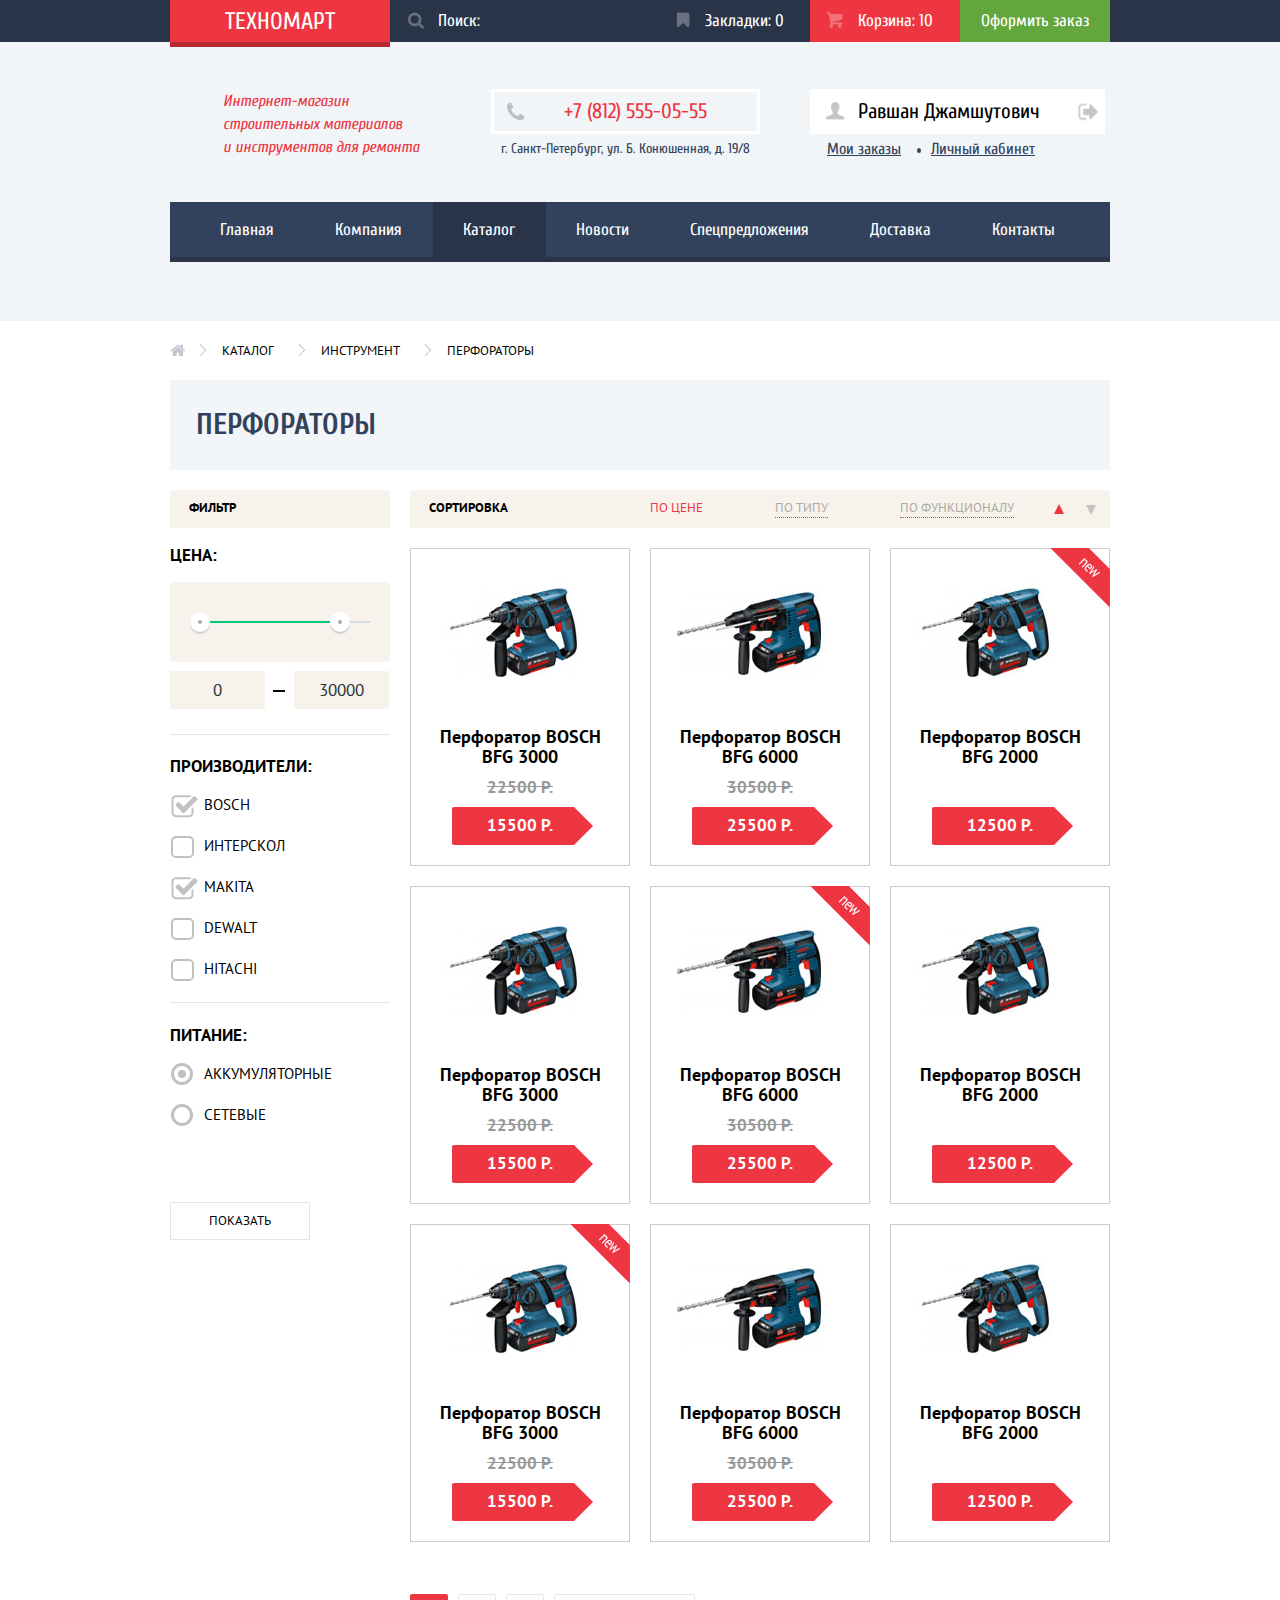
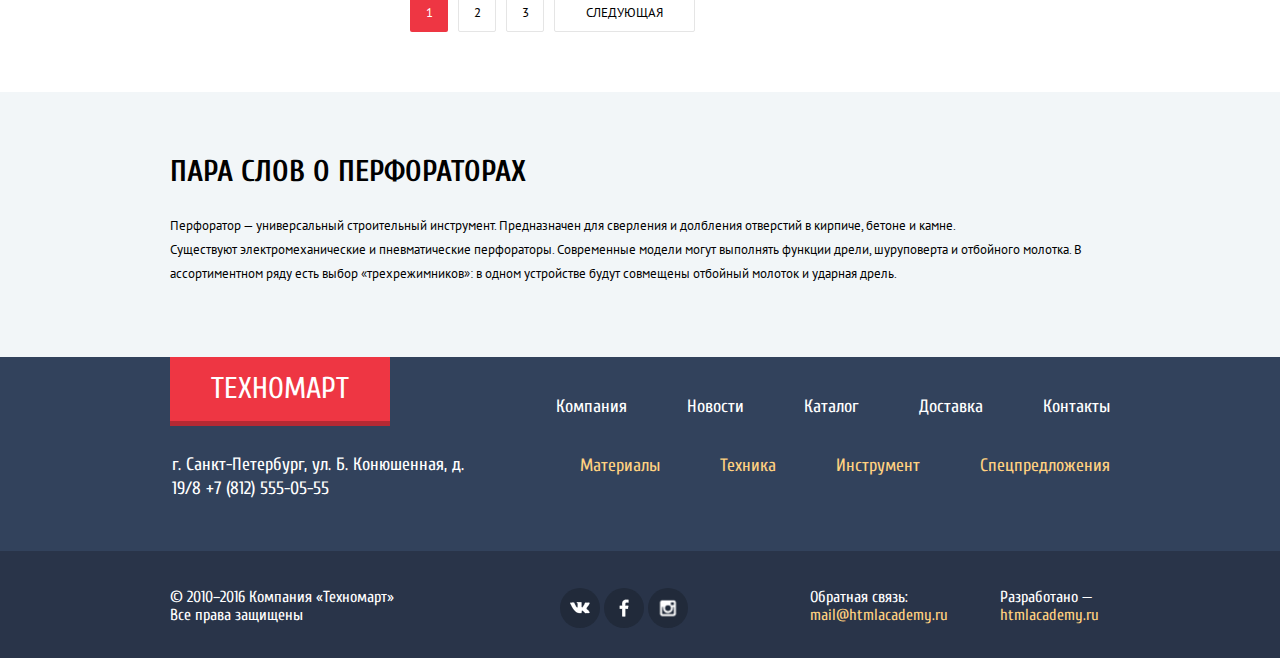
==== commit 8ed49017: "Next" ====
--- a/catalog.html
+++ b/catalog.html
@@ -4,7 +4,7 @@
     <meta charset="UTF-8">
     <meta name="format-detection" content="telephone=no">
     <title>Technomart</title>
-    <link href="https://fonts.googleapis.com/css?family=Cuprum:400,400i,700,700i|Open+Sans:300,400,600|PT+Sans+Narrow|PT+Sans:400,700&subset=cyrillic" rel="stylesheet">
+    <link href="https://fonts.googleapis.com/css?family=Cuprum:400,400i,700|PT+Sans:400,700&subset=cyrillic" rel="stylesheet">
     <link rel="stylesheet" href="css/normalize.css">
     <link rel="stylesheet" href="css/styles.min.css" >
   </head>
@@ -46,7 +46,7 @@
           <ul>
             <li><a href="index.html">Главная</a></li>
             <li><a href="#">Компания</a></li>
-            <li><a class="active">Каталог</a></li>
+            <li><a href="catalog.html" class="active">Каталог</a></li>
             <li><a href="#">Новости</a></li>
             <li><a href="#">Спецпредложения</a></li>
             <li><a href="#">Доставка</a></li>
--- a/css/styles.min.css
+++ b/css/styles.min.css
@@ -1 +1 @@
-.clearfix::after,.container::after{clear:both;content:""}.search button,.search input,img{border-style:none}.btn,.header-order a,.logo,.main-header-phone,.user-block-login{text-decoration:none}.clearfix::after,.container::after,.logo::after,.main-header-phone::after,.user-block-login::after{content:""}.btn,.features-slider h2,.filter h2,.filter legend,.logo,main h1{text-transform:uppercase}.btn,.header-order a,.logo,.main-nav a{text-align:center}.goods-item,.main-nav li,.social,.suppliers a,img{vertical-align:top}.features-slider,.services,img{overflow:hidden}body{min-width:960px;font-size:13px;line-height:1.2;font-family:Cuprum,Arial,sans-serif;color:#000}.breadcrumbs a,.breadcrumbs span,.features-slider span{font-family:'PT Sans',Arial,sans-serif}.btn,.logo{color:#fff}.main-header{padding-bottom:59px;background:#f1f5f7}h2{font-size:24px;line-height:1.25}h3{font-size:17px;line-height:1.765}.header-menu{min-height:42px;margin-bottom:47px;background:#293449}.container{width:940px;margin:0 auto;padding-right:10px;padding-left:10px}.container::after{display:table}.btn{display:inline-block;padding-top:12px;padding-bottom:12px;font-size:14px;line-height:1;background-color:#ee3643;border:none;border-radius:2px;cursor:pointer}.btn:hover{background:#ca2c37}.btn:active{background:#ba2732}img{max-width:100%}.clearfix::after{display:table}.logo{position:relative;float:left;width:220px;padding-top:9px;padding-bottom:7px;font-size:24px;line-height:26px;background-color:#ee3643}.header-order a,.search input{line-height:1.059;box-sizing:border-box}.logo::after{position:absolute;bottom:-5px;display:block;width:220px;height:5px;background:#b52933}.logo:hover{background:#ca2c37}.logo:hover::after{background:#9a212a}.logo:active{background:#ba2732}.logo:active::after{background:#8e1e26}.search{position:relative;margin:0;padding:0;float:left}.search button{position:absolute;top:12px;left:17px;width:17px;height:17px;background:url(../img/sprite/sprite.png) -29px -95px no-repeat;opacity:.3;text-indent:-10000px;outline:0}.search input{width:270px;max-height:42px;font-size:17px;color:#fff;background-color:transparent;outline:0;padding:12px 10px 12px 48px}.search input::-webkit-input-placeholder{color:#fff;opacity:1}.search input:-moz-placeholder{color:#fff;opacity:1}.search input:hover{background:#212a3a}input:hover+button{opacity:1}.search input:focus{color:#000;background:#fff}input:focus+button{background-position:-54px -95px}.header-order{float:right;width:450px;font-size:0}.header-order a{display:inline-block;width:150px;padding-top:12px;padding-bottom:12px;padding-left:20px;font-size:17px;color:#fff}.header-order .header-order-marks{padding-left:18px}.header-order-basket,.header-order-marks{position:relative}.header-order-basket:hover,.header-order-marks:hover{background:#212a3a}.header-order-basket::after,.header-order-marks::after{position:absolute;left:16px;top:12px;display:block;width:14px;height:16px;background:url(../img/sprite/sprite.png) -222px -95px no-repeat;text-indent:-10000px;opacity:.3;content:""}.header-order-basket::after{width:17px;height:16px;background-position:-79px -95px}.header-order-basket:hover::after,.header-order-marks:hover::after{opacity:1}.header-order-basket:active,.header-order-marks:active{background:#161d29;opacity:.3}.header-order .header-order-confirmation{padding-left:0;background-color:#63a63e}.header-order-confirmation:hover{background-color:#5fbb2d}.header-order-confirmation:active{opacity:.51}.filled{background:#ee3643}.filled:hover{background:#ca2c37}.filled:active{background:#ba2732}.main-header-about{padding-bottom:41px}.main-header-about p{float:left;width:200px;margin:1px 0 0;padding-left:53px;font-size:16px;line-height:1.438;font-style:italic;color:#ee3643}.main-header-contacts{float:left;margin-left:68px}.main-header-phone{position:relative;display:block;font-size:21px;line-height:1.286;color:#ee3643;background-color:transparent;border:3px solid #fff;padding:6px 50px 6px 70px}.main-header-phone::after{position:absolute;left:12px;top:10px;display:block;width:19px;height:19px;background:url(../img/sprite/sprite.png) -104px -95px no-repeat;text-indent:-10000px}.main-header-contacts span{display:block;margin-top:3px;font-size:14px;line-height:1.714;text-align:center;color:#32425c}.main-header .user-block{float:right;width:300px;font-size:0}.user-block-login{position:relative;display:inline-block;margin-left:15px;font-size:21px;line-height:1.286;color:#000;background:#fff;padding:9px 25px 9px 50px}.user-block-login::after{position:absolute;left:17px;top:13px;display:block;width:20px;height:17px;background:url(../img/sprite/sprite.png) -288px -70px no-repeat;text-indent:-10000px}.user-block-login:hover::after{background-position:-345px -70px}.user-block-login:active::after{background-position:-288px -70px}.user-block-accountmenu,.user-block-registration{display:inline-block;font-size:21px;background:#fff;line-height:1.286;text-decoration:none}.user-block-registration{margin-left:10px;padding:9px 25px;color:#000}.user-block-login:hover,.user-block-registration:hover{color:#ee3643}.user-block-login:active,.user-block-registration:active{color:#cacaca}.user-block-accountmenu{position:relative;margin-bottom:5px;color:#000;padding:9px 65px 9px 48px}.user-block-accountmenu::after,.user-block-logout::after{display:block;text-indent:-10000px;content:""}.user-block-accountmenu::after{position:absolute;left:15px;top:13px;width:20px;height:18px;background:url(../img/sprite/sprite.png) -166px -95px no-repeat}.user-block-accountmenu:hover::after{background-position:-194px -95px}.user-block-accountmenu:active{color:#cacaca}.user-block-accountmenu:active::after{background-position:-166px -95px}.user-block-logout{position:relative}.user-block-logout::after{position:absolute;left:-30px;top:-15px;width:21px;height:17px;background:url(../img/sprite/sprite.png) -316px -70px no-repeat}.user-block-logout:hover::after{background-position:0 -95px}.user-block-logout:active::after{background-position:-316px -70px}.user-block-addsmenu{display:inline-block;margin-left:17px;font-size:16px;line-height:1.286;color:#32425c}.user-block-addsmenu:last-child{position:relative;margin-left:30px}.user-block-addsmenu:last-child::before{position:absolute;left:-14px;top:9px;display:block;width:4px;height:5px;background:#32425c;border-radius:50%;text-indent:-10000px;content:""}.user-block-addsmenu:hover{color:#ee3643}.user-block-addsmenu:active{color:#cacaca}.main-nav ul{position:relative;font-size:0;margin:0;padding:0 0 0 20px;width:inherit;background-color:#32425c}.main-nav ul::before{position:absolute;bottom:0;left:0;right:0;height:5px;background:#293449;content:""}.main-nav li{position:relative;display:inline-block;font-size:17px;line-height:1}.main-nav a{display:block;text-decoration:none;color:#fff;padding:19px 31px 24px 30px}.main-nav a:hover{background:#293449}.main-nav a:active{background:#1d2739}.main-nav a.active{background:#293449}.main-index{padding-top:60px}.features{margin-right:-10px;margin-left:-10px;margin-bottom:33px}.features-item{float:left;width:300px;margin-right:10px;margin-bottom:20px;margin-left:10px;padding-top:21px;padding-left:23px;padding-bottom:22px;box-sizing:border-box}.features-item-material{position:relative;background-color:#f6b22d}.features-item-material::after{position:absolute;top:30px;right:43px;display:block;width:44px;height:65px;background:url(../img/sprite/sprite.png) no-repeat;text-indent:-10000px;content:""}.features-item-instrument::after,.features-item-technics::after{right:30px;display:block;text-indent:-10000px;content:""}.features-item-instrument{position:relative;background-color:#4aafde}.features-item-instrument::after{position:absolute;top:33px;width:75px;height:61px;background:url(../img/sprite/sprite.png) -52px 0 no-repeat}.features-item-technics{position:relative;background-color:#cc79d1}.features-item-technics::after{position:absolute;top:30px;width:78px;height:62px;background:url(../img/sprite/sprite.png) -135px 0 no-repeat}.features-item-discount{position:relative;background-color:#85d179}.features-item-discount::after{position:absolute;top:25px;right:45px;display:block;width:59px;height:72px;background:url(../img/sprite/sprite.png) -221px 0 no-repeat;text-indent:-10000px;content:""}.features-item-delivery{position:relative;background-color:#f6b22d}.features-item-delivery::after{position:absolute;top:31px;right:30px;display:block;width:78px;height:63px;background:url(../img/sprite/sprite.png) -288px 0 no-repeat;text-indent:-10000px;content:""}.features-item h2{margin:0 0 12px;font-size:24px;font-weight:700;color:#fff}.features-item .btn{width:135px;background-color:rgba(0,0,0,.1)}.features-item .btn:hover{background-color:rgba(0,0,0,.2)}.features-item .btn:active{background-color:rgba(0,0,0,.3)}.features-slider{position:relative;float:left;width:620px;padding:0}.features-slider input{display:none}.features-slider-item{position:relative;height:266px}.features-slider-item:first-child{display:none;background:url(../img/features-slider-item-perforator.jpg) no-repeat #9a8a73}.features-slider-item:last-child{display:none;background:url(../img/features-slider-item-drill.jpg) no-repeat #a27a6f}.features-slider h2{margin:0;padding-top:21px;padding-bottom:2px;padding-left:24px;font-size:36px;line-height:1;font-weight:700;color:#fff}.features-slider span{display:block;padding-left:24px;font-size:18px;line-height:1.333;color:#fff}.features-slider .btn{position:absolute;bottom:22px;left:25px;width:195px;background:#ee3643}.features-slider-item .btn:hover{background:#ca2c37}.features-slider-item .btn:active{background:#ba2732}.features-slider .features-slider-controls{position:absolute;bottom:41px;left:295px;margin-bottom:-5px;font-size:0;z-index:1000}.features-slider-controls label{display:inline-block;width:6px;height:6px;margin-left:10px;background-color:#fff;border:2px solid #fff;border-radius:50%;cursor:pointer}#left-arrow:checked~.features-slider-content .features-slider-item:first-child,#right-arrow:checked~.features-slider-content .features-slider-item:last-child{display:block}#left-arrow:checked~.features-slider-controls label:first-child,#right-arrow:checked~.features-slider-controls label:last-child{background-color:#f04a55}.features-slider-controls label:first-child::before,.features-slider-controls label:last-child::before{position:absolute;bottom:82px;width:25px;height:25px;border-top:4px solid #fff;border-right:4px solid #fff;border-radius:3px;content:"";z-index:1000}.features-slider-controls label:first-child::before{left:-265px;transform:rotate(-135deg)}.features-slider-controls label:last-child::before{left:270px;transform:rotate(45deg)}.features-slider-controls label:first-child{margin-left:0}.breadcrumbs{font-size:0}.breadcrumbs a,.breadcrumbs span{position:relative;display:inline-block;min-height:25px;font-size:13px;line-height:1.385;text-align:left;text-decoration:none;text-transform:uppercase;color:#000;vertical-align:top;padding:21px 42px 13px 5px}.breadcrumbs a::after,.breadcrumbs a:first-child::before{position:absolute;top:23px;height:12px;content:"";text-indent:-10000px}.breadcrumbs a::after{right:10px;display:block;width:8px;background:url(../img/sprite/sprite.png) -338px -95px no-repeat}.breadcrumbs a:first-child{font-size:0;margin-left:0}.breadcrumbs a:first-child::before{left:0;display:block;width:15px;background:url(../img/sprite/sprite.png) -315px -95px no-repeat}main h1{margin:0 0 20px;padding:30px 0 30px 26px;font-size:30px;line-height:1;color:#32425c;background:#f2f6f8}.filter{float:left;width:220px}fieldset{margin:0;padding:0;border-style:none}.filter h2{min-height:38px;margin:0;padding:9px 19px;font-size:13px;line-height:1.385;font-family:'PT Sans',Arial,sans-serif;background:#f7f3ec;box-sizing:border-box}.filter legend,.price-controls input{font-size:17px;font-family:'PT Sans',Arial,sans-serif}.filter legend{margin:0;padding:12px 0;line-height:1.765;font-weight:700}.filter-radio legend{padding-top:10px}.filter .range-filter{position:relative;width:220px;min-height:127px;margin-bottom:30px}.range-filter-controls{position:relative;height:80px;margin-bottom:9px;padding:0 20px;background:#f7f3ec;border-radius:2px;overflow:hidden}.range-filter-controls .scale{height:2px;margin-top:39px;background:#d7dcde}.range-filter-controls .bar{height:2px;background:#00ca74}.range-filter-controls .toggle{position:absolute;top:30px;left:30px;width:4px;height:4px;border:8px solid #fff;background:#ababab;cursor:pointer;border-radius:50%;box-shadow:0 2px 1px 0 #cfcfcf}.range-filter-controls .min-toggle{left:20px}.range-filter-controls .max-toggle{left:160px}.price-controls input{width:95px;padding:10px;line-height:1;text-align:center;color:#283136;background:#f7f3ec;border-radius:2px;border:none;outline:0;box-sizing:border-box}.price-controls .min-price{margin-right:26px}.price-controls{position:relative;white-space:nowrap}.filter .range-filter::after,.price-controls::after{position:absolute;content:""}.price-controls::after{top:50%;left:103px;width:10px;border:1px solid #000}.filter .range-filter::after{bottom:-26px;left:0;width:220px;border-bottom:1px solid #e5e5e5}input[type=checkbox]+label,input[type=radio]+label{position:relative;display:block;margin-top:2px;margin-bottom:21px;margin-left:34px;font-size:15px;line-height:1.333;text-transform:uppercase;font-family:'PT Sans',Arial,sans-serif;cursor:pointer;-webkit-user-select:none;-moz-user-select:none;-ms-user-select:none;user-select:none}.filter input[type=submit],.sorting a,.sorting h2{font-size:13px;font-family:'PT Sans',Arial,sans-serif;text-transform:uppercase}.filter-checkbox label:last-child{margin-bottom:31px}.filter-radio label:last-child{margin-bottom:0}.filter input[type=checkbox]{display:none}.filter-checkbox{position:relative}.filter-checkbox label::after,.filter-checkbox::after{position:absolute;content:""}.filter-checkbox::after{bottom:7px;left:0;width:220px;border-bottom:1px solid #e5e5e5}.filter-checkbox label::after{top:0;left:-33px;display:block;width:19px;height:18px;background:0 0;border:2px solid #c1c1c1;border-radius:5px;text-indent:-10000px}input[type=checkbox]:checked+label::after{width:27px;height:23px;background:url(../img/sprite/sprite.png) -131px -95px no-repeat;border:none}.filter input[type=radio]{display:none}.filter-radio label::after,input[type=radio]:checked+label::before{position:absolute;display:block;content:"";text-indent:-10000px}.filter-radio label::after{top:-1px;left:-33px;width:16px;height:16px;background:0 0;border:3px solid #c1c1c1;border-radius:50%}input[type=radio]:checked+label::before{top:10px;left:-30px;width:8px;height:8px;background:#c1c1c1;border-radius:50%;transform:translate(50%,-50%)}.filter input[type=submit]{margin-top:56px;padding:9px 38px;line-height:1.385;background:0 0;border:1px solid #e5e5e5;outline:0;cursor:pointer}.filter input[type=submit]:hover{border-color:#bdc6ca}.filter input[type=submit]:active{border-color:#ee3643}.sorting{float:right;width:700px;min-height:38px;margin-bottom:20px;padding:10px 19px;background:#f7f3ec;box-sizing:border-box}.sorting a,.sorting h2{float:left;line-height:1.3;text-decoration:none;background:#f7f3ec}.sorting h2{margin:0 70px 0 0}.sorting a{margin-left:72px;color:#acaaa5;border-bottom:1px dotted #ee3643}.sorting a.active{color:#ee3643;border:none}.sorting .on-decrease,.sorting .on-increase{position:relative;font-size:0}.sorting .on-decrease::after,.sorting .on-increase::after{position:absolute;content:""}.sorting .on-increase::after{top:-1px;left:-32px;border:5px solid transparent;border-bottom:10px solid #ee3643}.sorting .on-decrease::after{top:4px;left:0;border:5px solid transparent;border-top:10px solid #c6c2bd}.catalog-content{float:right;width:700px}.paginator{float:left;margin-top:32px;margin-bottom:60px}.paginator a{float:left;min-width:38px;margin-right:10px;padding:10px 0;font-size:13px;text-decoration:none;text-transform:uppercase;text-align:center;font-family:'PT Sans',Arial,sans-serif;color:#000;border:1px solid #e5e5e5;border-radius:2px;box-sizing:border-box}.paginator a:hover{border-color:#bdc6ca}.paginator a:active{border-color:#ee3643}.paginator a:first-child{display:none}.paginator a:last-child{padding:10px 31px}.paginator .active{padding:11px 0;color:#fff;background:#ee3643;border:none}.main-title{margin-bottom:20px;background-color:#f7f3ec;padding:25px 24px 26px 27px}.main-title h2{float:left;margin:0;padding-top:6px;font-size:30px;line-height:1;text-transform:uppercase;color:#32425c}.main-title .btn{float:right;width:253px;margin-left:25px}.goods{font-size:0;margin-right:-10px;margin-left:-10px}.goods-item{position:relative;display:inline-block;width:218px;min-height:316px;margin-right:10px;margin-bottom:20px;margin-left:10px;font-size:17px;line-height:1.059;font-family:'PT Sans',Arial,sans-serif;font-weight:700;text-align:center;border:1px solid #ccc}.goods-item-order{position:absolute;top:0;left:0;width:218px;height:88px;padding:41px 0;background-color:#fff}.goods-item-buy,.goods-item-marks{position:relative;display:block;width:135px;margin:0 auto 7px;padding:10px 0;font-size:14px;line-height:1.286;font-weight:400;text-decoration:none;text-transform:uppercase;font-family:Cuprum,Arial,sans-serif;color:#fff;border-radius:3px;background-color:#63a63e}.section p,.services-tabs-item p,.submit-form-item input,.submit-form-item textarea{font-family:'PT Sans',Arial,sans-serif}.goods-item-buy{box-shadow:inset 0 -3px 0 #367315}.goods-item:hover,.suppliers a:hover{box-shadow:0 15px 60px -5px rgba(41,52,73,.3)}.goods-item-buy::after{position:absolute;left:13px;top:10px;display:block;width:16px;height:16px;background:url(../img/sprite/sprite.png) -79px -95px no-repeat;text-indent:-10000px;opacity:.3;content:""}.goods-item-buy:hover{background:#5fbb2d}.goods-item-buy:active{background:#518534}.goods-item-buy:active::after,.goods-item-buy:hover::after{opacity:1}.goods-item-marks{width:129px;padding:7px 0;color:#32425c;border:3px solid #63a63e;background-color:#fff}.goods-item-marks:hover{border-color:#32425c}.goods-item-marks:active{opacity:.3}.goods-item-order{display:none}.goods-item:hover .goods-item-order,.new::before{display:block}.goods-item-image{margin:0;padding:0}.goods-item-title{min-height:40px;margin-top:8px;margin-bottom:11px;padding-right:25px;padding-left:25px;font-size:18px;line-height:1.111;white-space:normal}.goods-item-discount{min-height:18px;margin-bottom:11px;text-decoration:line-through;color:#999}.goods-item .btn{position:relative;width:136px;min-height:20px;padding-top:10px;padding-bottom:8px;font-size:17px}.goods-item .btn::after,.new::before{position:absolute;top:0;content:""}.goods-item .btn::after{right:-24px;width:0;height:0;border:19px solid #fff;border-left-color:#ee3643}.goods-item .btn:hover::after{border-left-color:#ca2c37}.goods-item .btn:active::after{border-left-color:#ba2732}.new::before{right:0;width:60px;height:59px;background:url(../img/flag.png) no-repeat;text-indent:-10000px;z-index:10}.goods-item.new::before{top:-1px;right:-1px}.suppliers{margin-right:-10px;margin-bottom:64px;margin-left:-10px;font-size:0}.suppliers a{display:inline-block;width:218px;height:143px;margin-right:10px;margin-bottom:20px;margin-left:10px;border:1px solid #ccc}.suppliers a:active{box-shadow:0 5px 30px -5px rgba(41,52,73,1);opacity:.3}.suppliers a:nth-child(4n){margin-right:0}.services{margin-bottom:74px;padding-bottom:104px}.section{background:#f2f6f8}.section h2{margin:0;padding-top:60px;padding-bottom:22px;font-size:30px;line-height:1.333;text-transform:uppercase}.section p{margin:0 0 71px;font-size:13px;line-height:1.846}.services-tabs input{display:none}.services-tabs-controls{position:relative;float:left}.services-tabs-controls::after{position:absolute;top:50%;right:0;width:10px;height:272px;margin-top:-136px;background:url(../img/services-tabs-shadow.png) no-repeat;content:""}.services-tabs-controls label{display:block;width:218px;padding-top:12px;padding-bottom:16px;padding-left:22px;font-size:21px;line-height:30px;font-weight:700;color:#fff;background:#32425c;border-top:1px solid #405069;border-bottom:1px solid #293449;cursor:pointer}.services-tabs-controls label:hover{background:#293449}.services-tabs-content{float:left;margin-left:80px}.services-tabs-item{position:relative}.services-tabs-item h2{margin:0 0 22px;padding:0;font-size:36px;line-height:36px;text-transform:uppercase;color:#32425c}.services-tabs-item p{width:380px;margin:0;padding:0;font-size:13px;line-height:24px}.services-tabs-item .btn{float:left;margin-top:26px;padding-right:44px;padding-left:44px}.services-tabs-item::after{position:absolute;content:""}.services-tabs-item:nth-child(1)::after{top:22px;right:0;width:468px;height:261px;background:url(../img/services-tabs-delivery.png)}.services-tabs-item:nth-child(2)::after{top:1px;right:-7px;width:389px;height:283px;background:url(../img/services-tabs-guarantee.png)}.services-tabs-item:nth-child(3)::after{top:-2px;right:-25px;width:465px;height:285px;background:url(../img/services-tabs-credit.png)}#credit:checked~.services-tabs-controls label:nth-child(3),#delivery:checked~.services-tabs-controls label:nth-child(1),#guarantee:checked~.services-tabs-controls label:nth-child(2){color:#32425c;background:#fff;border-top:1px solid #fff;border-bottom:1px solid #fff}.services-tabs-item{display:none;width:620px}#credit:checked~.services-tabs-content .services-tabs-item:nth-child(3),#delivery:checked~.services-tabs-content .services-tabs-item:nth-child(1),#guarantee:checked~.services-tabs-content .services-tabs-item:nth-child(2){display:block}.info{margin-bottom:86px}.info-company{width:540px}.info-contacts{margin-left:100px}.info-company,.info-contacts{float:left}.info h2{margin:0;padding-bottom:22px;font-size:30px;line-height:40px;text-transform:uppercase}.info p{margin:0;padding:0 0 24px;font-size:13px;line-height:1.846}.info-contacts p{width:180px}.list{margin:0;padding:0 0 15px}.list li{position:relative;padding-left:36px;padding-bottom:20px;font-size:18px;line-height:20px;list-style:none}.list li::after{position:absolute;top:9px;left:0;margin-top:0;width:25px;height:2px;background:#fb565a;content:""}.info-map{margin-top:7px;margin-bottom:40px}.info-company .btn{width:220px}.info-contacts .btn{width:300px}.main-footer{color:#fff;background:#32425c}.main-footer-about{float:left;width:325px}.main-footer-about .logo{display:block;float:none;padding-top:17px;padding-bottom:17px;margin-bottom:32px;font-size:30px;line-height:1}.main-footer-about p{margin:0 0 51px 2px;padding:0;font-size:18px;line-height:1.333}.footer-nav{float:right;width:615px;margin:0;padding:0;font-size:0;text-align:right;list-style:none}.footer-nav-menu{padding-top:38px}.footer-nav-shop{padding-bottom:32px}.footer-nav li{display:inline-block;margin-bottom:35px;margin-left:60px}.footer-nav a{font-size:18px;line-height:1.333;text-decoration:none}.footer-nav-menu a{color:#fff}.footer-nav-shop a{color:#ffd180}.footer-nav a:hover{text-decoration:underline}.footer-nav a:active{opacity:.5}.main-footer-info{min-height:107px;padding-top:38px;color:#fff;background:#293449}.main-footer-copyright{float:left;width:240px;font-size:16px;line-height:1.125}.social{float:left;width:134px;margin-left:150px;font-size:0}.social-btn{position:relative;display:inline-block;width:40px;height:40px;margin-right:4px;background:#212a3a;border-radius:50%}.social-btn:hover{background:#ee3643}.social-btn::after{position:absolute;top:50%;right:50%;display:block;background:url(../img/sprite/sprite.png) no-repeat;transform:translate(50%,-50%);text-indent:-10000px;content:""}.social-btn-vk::after{width:20px;height:12px;background-position:-244px -95px}.social-btn-fb::after{width:10px;height:18px;background-position:-297px -95px}.social-btn-inst::after{width:17px;height:17px;background-position:-272px -95px}.social-btn:last-child{margin-right:0}.main-footer-feedback{float:right;width:110px;margin-left:80px;font-size:16px;line-height:1.125}.main-footer-feedback a{color:#ffd180;text-decoration:none}.main-footer-feedback a:hover{text-decoration:underline}.main-footer-feedback a:active{color:#e53643}.modal-content,.modal-content-order{position:fixed;top:50%;left:50%;width:620px;color:#000;background:#fff;box-shadow:0 30px 50px rgba(0,0,0,.7);border-top:7px solid #ee3643;transform:translate(-50%,-50%);z-index:1001;display:none}.modal-content-close{position:absolute;top:10px;right:10px;width:22px;height:22px;font-size:0;background-color:transparent;border:0;outline:0;cursor:pointer;z-index:100}.modal-content-close::after,.modal-content-close::before{position:absolute;top:8px;left:0;width:25px;height:5px;background-color:#ee3643;border-radius:1px;content:""}.modal-content-close::before{transform:rotate(45deg)}.modal-content-close::after{transform:rotate(-45deg)}.submit-form{width:620px;margin:0;background:#f1f1f1}.submit-form-item legend{margin:0 0 13px;font-size:18px;line-height:1}.submit-form-item input,.submit-form-item textarea{padding:12px 14px;border:2px solid #d7dcde;border-radius:2px;box-sizing:border-box}.submit-form-item input{width:216px}.submit-form-item textarea{width:456px;height:110px}.submit-form-content{background:#fff;padding:48px 80px 15px}.submit-form-item{float:left;margin-bottom:22px}.submit-name{margin-right:20px}.modal-content .btn{width:460px;margin:37px 80px;text-align:center;outline:0}.modal-content-show{display:block}.modal-content-order span{position:relative;display:block;padding-top:65px;padding-bottom:69px;padding-left:52px;font-size:30px;line-height:1;text-align:center}.modal-content-order span::after{position:absolute;top:45px;left:80px;width:66px;height:66px;background:url(../img/checkmark.png);content:""}.modal-content-order .btn-close,.modal-content-order .btn-order{width:220px;margin-left:20px;outline:0}.modal-content-order .btn-close{background:#fff;color:#000}.submit-order{margin:0;padding:37px 60px;background:#f1f1f1}+.clearfix::after,.container::after{clear:both;content:""}.search button,.search input,img{border-style:none}.btn,.header-order a,.logo,.main-header-phone,.user-block-login{text-decoration:none}.btn,.header-order a,.user-block-login,img{vertical-align:top}.clearfix::after,.container::after,.logo::after,.main-header-phone::after,.user-block-login::after{content:""}.features-slider,.services,img{overflow:hidden}.btn,.features-slider h2,.filter h2,.filter legend,.logo,main h1{text-transform:uppercase}.btn,.header-order a,.logo,.main-nav a{text-align:center}body{min-width:960px;font-size:13px;line-height:1.2;font-family:Cuprum,Arial,sans-serif;color:#000}.breadcrumbs a,.breadcrumbs span,.features-slider span{font-family:'PT Sans',Arial,sans-serif}.btn,.logo{color:#fff}.main-header{padding-bottom:59px;background:#f1f5f7}h2{font-size:24px;line-height:1.25}h3{font-size:17px;line-height:1.765}.header-menu{min-height:42px;margin-bottom:47px;background:#293449}.container{width:940px;margin:0 auto;padding-right:10px;padding-left:10px}.container::after{display:table}.btn{display:inline-block;padding-top:12px;padding-bottom:12px;font-size:14px;line-height:1;background-color:#ee3643;border:none;border-radius:2px;cursor:pointer}.btn:hover{background:#ca2c37}.btn:active{background:#ba2732}img{max-width:100%}.clearfix::after{display:table}.logo{position:relative;float:left;width:220px;padding-top:9px;padding-bottom:7px;font-size:24px;line-height:26px;background-color:#ee3643}.header-order a,.search input{line-height:1.059;box-sizing:border-box}.logo::after{position:absolute;bottom:-5px;display:block;width:220px;height:5px;background:#b52933}.logo:hover{background:#ca2c37}.logo:hover::after{background:#9a212a}.logo:active{background:#ba2732}.logo:active::after{background:#8e1e26}.search{position:relative;margin:0;padding:0;float:left}.search button{position:absolute;top:12px;left:17px;width:17px;height:17px;background:url(../img/sprite/sprite.png) -29px -95px no-repeat;opacity:.3;text-indent:-10000px;outline:0}.search input{width:270px;max-height:42px;font-size:17px;color:#fff;background-color:transparent;outline:0;padding:12px 10px 12px 48px}.search input::-webkit-input-placeholder{color:#fff;opacity:1}.search input:-moz-placeholder{color:#fff;opacity:1}.search input:hover{background:#212a3a}input:hover+button{opacity:1}.search input:focus{color:#000;background:#fff}input:focus+button{background-position:-54px -95px}.header-order{float:right;width:450px;font-size:0}.header-order a{display:inline-block;width:150px;padding-top:12px;padding-bottom:12px;padding-left:20px;font-size:17px;color:#fff}.header-order .header-order-marks{padding-left:18px}.header-order-basket,.header-order-marks{position:relative}.header-order-basket:hover,.header-order-marks:hover{background:#212a3a}.header-order-basket::after,.header-order-marks::after{position:absolute;left:16px;top:12px;display:block;width:14px;height:16px;background:url(../img/sprite/sprite.png) -222px -95px no-repeat;text-indent:-10000px;opacity:.3;content:""}.header-order-basket::after{width:17px;height:16px;background-position:-79px -95px}.header-order-basket:hover::after,.header-order-marks:hover::after{opacity:1}.header-order-basket:active,.header-order-marks:active{background:#161d29;opacity:.3}.header-order .header-order-confirmation{padding-left:0;background-color:#63a63e}.header-order-confirmation:hover{background-color:#5fbb2d}.header-order-confirmation:active{opacity:.51}.filled{background:#ee3643}.filled:hover{background:#ca2c37}.filled:active{background:#ba2732}.main-header-about{padding-bottom:41px}.main-header-about p{float:left;width:200px;margin:1px 0 0;padding-left:53px;font-size:16px;line-height:1.438;font-style:italic;color:#ee3643}.main-header-contacts{float:left;margin-left:68px}.main-header-phone{position:relative;display:block;font-size:21px;line-height:1.286;color:#ee3643;background-color:transparent;border:3px solid #fff;padding:6px 50px 6px 70px}.main-header-phone::after{position:absolute;left:12px;top:10px;display:block;width:19px;height:19px;background:url(../img/sprite/sprite.png) -104px -95px no-repeat;text-indent:-10000px}.main-header-contacts span{display:block;margin-top:3px;font-size:14px;line-height:1.714;text-align:center;color:#32425c}.main-header .user-block{position:relative;float:right;width:300px;font-size:0}.user-block-login{position:relative;display:inline-block;margin-left:15px;font-size:21px;line-height:1.286;color:#000;background:#fff;padding:9px 25px 9px 50px}.user-block-login::after{position:absolute;left:17px;top:13px;display:block;width:20px;height:17px;background:url(../img/sprite/sprite.png) -288px -70px no-repeat;text-indent:-10000px}.user-block-login:hover::after{background-position:-345px -70px}.user-block-login:active::after{background-position:-288px -70px}.user-block-accountmenu,.user-block-registration{display:inline-block;font-size:21px;background:#fff;vertical-align:top;line-height:1.286;text-decoration:none}.user-block-registration{margin-left:10px;padding:9px 25px;color:#000}.user-block-login:hover,.user-block-registration:hover{color:#ee3643}.user-block-login:active,.user-block-registration:active{color:#cacaca}.user-block-accountmenu{position:relative;margin-bottom:5px;color:#000;padding:9px 65px 9px 48px}.user-block-accountmenu::after,.user-block-logout::after{position:absolute;display:block;text-indent:-10000px;content:""}.user-block-accountmenu::after{left:15px;top:13px;width:20px;height:18px;background:url(../img/sprite/sprite.png) -166px -95px no-repeat}.user-block-accountmenu:hover::after{background-position:-194px -95px}.user-block-accountmenu:active{color:#cacaca}.user-block-accountmenu:active::after{background-position:-166px -95px}.user-block-logout{position:absolute;top:0;right:0;width:45px;height:45px}.user-block-logout::after{top:50%;left:50%;width:21px;height:17px;background:url(../img/sprite/sprite.png) -316px -70px no-repeat;-webkit-transform:translate(-50%,-50%);-moz-transform:translate(-50%,-50%);-ms-transform:translate(-50%,-50%);-o-transform:translate(-50%,-50%);transform:translate(-50%,-50%)}.user-block-logout:hover::after{background-position:0 -95px}.user-block-logout:active::after{background-position:-316px -70px}.user-block-addsmenu{display:inline-block;margin-left:17px;font-size:16px;line-height:1.286;color:#32425c;vertical-align:baseline}.user-block-addsmenu:last-child{position:relative;margin-left:30px}.user-block-addsmenu:last-child::before{position:absolute;left:-14px;top:9px;display:block;width:4px;height:5px;background:#32425c;border-radius:50%;text-indent:-10000px;content:""}.user-block-addsmenu:hover{color:#ee3643}.user-block-addsmenu:active{color:#cacaca}.main-nav ul{position:relative;font-size:0;margin:0;padding:0 0 0 20px;width:inherit;background-color:#32425c}.main-nav ul::before{position:absolute;bottom:0;left:0;right:0;height:5px;background:#293449;content:""}.main-nav li{position:relative;display:inline-block;font-size:17px;line-height:1;vertical-align:top}.main-nav a{display:block;text-decoration:none;color:#fff;padding:19px 31px 24px 30px}.main-nav a:hover{background:#293449}.main-nav a:active{background:#1d2739}.main-nav a.active{background:#293449}.main-index{padding-top:60px}.features{margin-right:-10px;margin-left:-10px;margin-bottom:33px}.features-item{float:left;width:300px;margin-right:10px;margin-bottom:20px;margin-left:10px;padding-top:21px;padding-left:23px;padding-bottom:22px;box-sizing:border-box}.features-item-material{position:relative;background-color:#f6b22d}.features-item-material::after{position:absolute;top:30px;right:43px;display:block;width:44px;height:65px;background:url(../img/sprite/sprite.png) no-repeat;text-indent:-10000px;content:""}.features-item-instrument::after,.features-item-technics::after{right:30px;display:block;text-indent:-10000px;content:""}.features-item-instrument{position:relative;background-color:#4aafde}.features-item-instrument::after{position:absolute;top:33px;width:75px;height:61px;background:url(../img/sprite/sprite.png) -52px 0 no-repeat}.features-item-technics{position:relative;background-color:#cc79d1}.features-item-technics::after{position:absolute;top:30px;width:78px;height:62px;background:url(../img/sprite/sprite.png) -135px 0 no-repeat}.features-item-discount{position:relative;background-color:#85d179}.features-item-discount::after{position:absolute;top:25px;right:45px;display:block;width:59px;height:72px;background:url(../img/sprite/sprite.png) -221px 0 no-repeat;text-indent:-10000px;content:""}.features-item-delivery{position:relative;background-color:#f6b22d}.features-item-delivery::after{position:absolute;top:31px;right:30px;display:block;width:78px;height:63px;background:url(../img/sprite/sprite.png) -288px 0 no-repeat;text-indent:-10000px;content:""}.features-item h2{margin:0 0 12px;font-size:24px;font-weight:700;color:#fff}.features-item .btn{width:135px;background-color:rgba(0,0,0,.1)}.features-item .btn:hover{background-color:rgba(0,0,0,.2)}.features-item .btn:active{background-color:rgba(0,0,0,.3)}.features-slider{position:relative;float:left;width:620px;padding:0}.features-slider input{display:none}.features-slider-item{position:relative;height:266px}.features-slider-item:first-child{display:none;background:url(../img/features-slider-item-perforator.jpg) no-repeat #9a8a73}.features-slider-item:last-child{display:none;background:url(../img/features-slider-item-drill.jpg) no-repeat #a27a6f}.features-slider h2{margin:0;padding-top:21px;padding-bottom:2px;padding-left:24px;font-size:36px;line-height:1;font-weight:700;color:#fff}.features-slider span{display:block;padding-left:24px;font-size:18px;line-height:1.333;color:#fff}.features-slider .btn{position:absolute;bottom:22px;left:25px;width:195px;background:#ee3643}.features-slider-item .btn:hover{background:#ca2c37}.features-slider-item .btn:active{background:#ba2732}.features-slider .features-slider-controls{position:absolute;bottom:41px;left:295px;margin-bottom:-5px;font-size:0;z-index:1000}.features-slider-controls label{display:inline-block;width:6px;height:6px;margin-left:10px;background-color:#fff;border:2px solid #fff;border-radius:50%;cursor:pointer;vertical-align:top}#left-arrow:checked~.features-slider-content .features-slider-item:first-child,#right-arrow:checked~.features-slider-content .features-slider-item:last-child{display:block}#left-arrow:checked~.features-slider-controls label:first-child,#right-arrow:checked~.features-slider-controls label:last-child{background-color:#f04a55}.features-slider-controls label:first-child::before,.features-slider-controls label:last-child::before{position:absolute;bottom:82px;width:25px;height:25px;border-top:4px solid #fff;border-right:4px solid #fff;border-radius:3px;content:"";z-index:1000}.features-slider-controls label:first-child::before{left:-265px;-webkit-transform:rotate(-135deg);-moz-transform:rotate(-135deg);-ms-transform:rotate(-135deg);-o-transform:rotate(-135deg);transform:rotate(-135deg)}.features-slider-controls label:last-child::before{left:270px;-webkit-transform:rotate(45deg);-moz-transform:rotate(45deg);-ms-transform:rotate(45deg);-o-transform:rotate(45deg);transform:rotate(45deg)}.features-slider-controls label:first-child{margin-left:0}.breadcrumbs{font-size:0}.breadcrumbs a,.breadcrumbs span{position:relative;display:inline-block;min-height:25px;font-size:13px;line-height:1.385;text-align:left;text-decoration:none;text-transform:uppercase;color:#000;vertical-align:top;padding:21px 42px 13px 5px}.breadcrumbs a::after,.breadcrumbs a:first-child::before{position:absolute;top:23px;height:12px;content:"";text-indent:-10000px}.breadcrumbs a::after{right:10px;display:block;width:8px;background:url(../img/sprite/sprite.png) -338px -95px no-repeat}.breadcrumbs a:first-child{font-size:0;margin-left:0}.breadcrumbs a:first-child::before{left:0;display:block;width:15px;background:url(../img/sprite/sprite.png) -315px -95px no-repeat}main h1{margin:0 0 20px;padding:30px 0 30px 26px;font-size:30px;line-height:1;color:#32425c;background:#f2f6f8}.filter{float:left;width:220px}fieldset{margin:0;padding:0;border-style:none}.filter h2{min-height:38px;margin:0;padding:9px 19px;font-size:13px;line-height:1.385;font-family:'PT Sans',Arial,sans-serif;background:#f7f3ec;box-sizing:border-box}.filter legend,.price-controls input{font-size:17px;font-family:'PT Sans',Arial,sans-serif}.filter legend{margin:0;padding:12px 0;line-height:1.765;font-weight:700}.filter-radio legend{padding-top:10px}.filter .range-filter{position:relative;width:220px;min-height:127px;margin-bottom:30px}.range-filter-controls{position:relative;height:80px;margin-bottom:9px;padding:0 20px;background:#f7f3ec;border-radius:2px;overflow:hidden}.range-filter-controls .scale{height:2px;margin-top:39px;background:#d7dcde}.range-filter-controls .bar{height:2px;background:#00ca74}.range-filter-controls .toggle{position:absolute;top:30px;left:30px;width:4px;height:4px;border:8px solid #fff;background:#ababab;cursor:pointer;border-radius:50%;box-shadow:0 2px 1px 0 #cfcfcf}.range-filter-controls .min-toggle{left:20px}.range-filter-controls .max-toggle{left:160px}.price-controls input{width:95px;padding:8px 10px;line-height:1;text-align:center;color:#283136;background:#f7f3ec;border-radius:2px;border:none;outline:0;box-sizing:border-box}.price-controls .min-price{margin-right:26px}.price-controls{position:relative;white-space:nowrap}.filter .range-filter::after,.price-controls::after{position:absolute;content:""}.price-controls::after{top:50%;left:103px;width:10px;border:1px solid #000}.filter .range-filter::after{bottom:-26px;left:0;width:220px;border-bottom:1px solid #e5e5e5}input[type=checkbox]+label,input[type=radio]+label{position:relative;display:block;margin-top:2px;margin-bottom:21px;margin-left:34px;font-size:15px;line-height:1.333;text-transform:uppercase;font-family:'PT Sans',Arial,sans-serif;cursor:pointer;-webkit-user-select:none;-moz-user-select:none;-ms-user-select:none;-o-user-select:none;user-select:none}.filter input[type=submit],.sorting a,.sorting h2{font-size:13px;font-family:'PT Sans',Arial,sans-serif;text-transform:uppercase}.filter-checkbox label:last-child{margin-bottom:31px}.filter-radio label:last-child{margin-bottom:0}.filter input[type=checkbox]{display:none}.filter-checkbox{position:relative}.filter-checkbox label::after,.filter-checkbox::after{position:absolute;content:""}.filter-checkbox::after{bottom:7px;left:0;width:220px;border-bottom:1px solid #e5e5e5}.filter-checkbox label::after{top:0;left:-33px;display:block;width:19px;height:18px;background:0 0;border:2px solid #c1c1c1;border-radius:5px;text-indent:-10000px}input[type=checkbox]:checked+label::after{width:27px;height:23px;background:url(../img/sprite/sprite.png) -131px -95px no-repeat;border:none}.filter input[type=radio]{display:none}.filter-radio label::after,input[type=radio]:checked+label::before{position:absolute;display:block;content:"";text-indent:-10000px}.filter-radio label::after{top:-1px;left:-33px;width:16px;height:16px;background:0 0;border:3px solid #c1c1c1;border-radius:50%}input[type=radio]:checked+label::before{top:10px;left:-30px;width:8px;height:8px;background:#c1c1c1;border-radius:50%;-webkit-transform:translate(50%,-50%);-moz-transform:translate(50%,-50%);-ms-transform:translate(50%,-50%);-o-transform:translate(50%,-50%);transform:translate(50%,-50%)}.filter input[type=submit]{margin-top:56px;padding:9px 38px;line-height:1.385;background:0 0;border:1px solid #e5e5e5;outline:0;cursor:pointer}.filter input[type=submit]:hover{border-color:#bdc6ca}.filter input[type=submit]:active{border-color:#ee3643}.sorting{float:right;width:700px;min-height:38px;margin-bottom:20px;padding:10px 19px;background:#f7f3ec;box-sizing:border-box}.sorting a,.sorting h2{float:left;line-height:1.3;text-decoration:none;background:#f7f3ec}.sorting h2{margin:0 70px 0 0}.sorting a{margin-left:72px;color:#acaaa5;border-bottom:1px dotted #ee3643}.sorting a.active{color:#ee3643;border:none}.sorting .on-decrease,.sorting .on-increase{position:relative;font-size:0}.sorting .on-decrease::after,.sorting .on-increase::after{position:absolute;content:""}.sorting .on-increase::after{top:-1px;left:-32px;border:5px solid transparent;border-bottom:10px solid #ee3643}.sorting .on-decrease::after{top:4px;left:0;border:5px solid transparent;border-top:10px solid #c6c2bd}.catalog-content{float:right;width:700px}.paginator{float:left;margin-top:32px;margin-bottom:60px}.paginator a{float:left;min-width:38px;margin-right:10px;padding:10px 0;font-size:13px;text-decoration:none;text-transform:uppercase;text-align:center;font-family:'PT Sans',Arial,sans-serif;color:#000;border:1px solid #e5e5e5;border-radius:2px;box-sizing:border-box}.paginator a:hover{border-color:#bdc6ca}.paginator a:active{border-color:#ee3643}.paginator a:first-child{display:none}.paginator a:last-child{padding:10px 31px}.paginator .active{padding:11px 0;color:#fff;background:#ee3643;border:none}.main-title{margin-bottom:20px;background-color:#f7f3ec;padding:25px 24px 26px 27px}.main-title h2{float:left;margin:0;padding-top:6px;font-size:30px;line-height:1;text-transform:uppercase;color:#32425c}.main-title .btn{float:right;width:253px;margin-left:25px}.goods{font-size:0;margin-right:-10px;margin-left:-10px}.goods-item{position:relative;display:inline-block;width:218px;min-height:316px;margin-right:10px;margin-bottom:20px;margin-left:10px;font-size:17px;line-height:1.059;font-family:'PT Sans',Arial,sans-serif;font-weight:700;text-align:center;border:1px solid #ccc;vertical-align:top}.goods-item-order{position:absolute;top:0;left:0;width:218px;height:88px;padding:41px 0;background-color:#fff}.goods-item-buy,.goods-item-marks{position:relative;display:block;width:135px;margin:0 auto 7px;padding:10px 0;font-size:14px;line-height:1.286;font-weight:400;text-decoration:none;text-transform:uppercase;font-family:Cuprum,Arial,sans-serif;color:#fff;border-radius:3px;background-color:#63a63e}.info p,.section p,.services-tabs-item p,.submit-form-item input,.submit-form-item textarea{font-family:'PT Sans',Arial,sans-serif}.goods-item-buy{box-shadow:inset 0 -3px 0 #367315}.goods-item:hover,.suppliers a:hover{box-shadow:0 15px 60px -5px rgba(41,52,73,.3)}.goods-item-buy::after{position:absolute;left:13px;top:10px;display:block;width:16px;height:16px;background:url(../img/sprite/sprite.png) -79px -95px no-repeat;text-indent:-10000px;opacity:.3;content:""}.goods-item-buy:hover{background:#5fbb2d}.goods-item-buy:active{background:#518534}.goods-item-buy:active::after,.goods-item-buy:hover::after{opacity:1}.goods-item-marks{width:129px;padding:7px 0;color:#32425c;border:3px solid #63a63e;background-color:#fff}.goods-item-marks:hover{border-color:#32425c}.goods-item-marks:active{opacity:.3}.goods-item-order{display:none}.goods-item:hover .goods-item-order,.new::before{display:block}.goods-item-image{margin:0;padding:0}.goods-item-title{min-height:40px;margin-top:8px;margin-bottom:11px;padding-right:25px;padding-left:25px;font-size:18px;line-height:1.111;white-space:normal}.goods-item-discount{min-height:18px;margin-bottom:11px;text-decoration:line-through;color:#999}.goods-item .btn{position:relative;width:136px;min-height:20px;padding-top:10px;padding-bottom:8px;font-size:17px}.goods-item .btn::after,.new::before{position:absolute;top:0;content:""}.goods-item .btn::after{right:-24px;width:0;height:0;border:19px solid #fff;border-left-color:#ee3643}.goods-item .btn:hover::after{border-left-color:#ca2c37}.goods-item .btn:active::after{border-left-color:#ba2732}.new::before{right:0;width:60px;height:59px;background:url(../img/flag.png) no-repeat;text-indent:-10000px;z-index:10}.goods-item.new::before{top:-1px;right:-1px}.suppliers{margin-right:-10px;margin-bottom:65px;margin-left:-10px;font-size:0}.suppliers a{display:inline-block;width:218px;height:143px;margin-right:10px;margin-bottom:20px;margin-left:10px;border:1px solid #ccc;vertical-align:top}.suppliers a:active{box-shadow:0 5px 30px -5px rgba(41,52,73,1);opacity:.3}.suppliers a:nth-child(4n){margin-right:0}.services{margin-bottom:74px;padding-bottom:104px}.section{background:#f2f6f8}.section h2{margin:0;padding-top:60px;padding-bottom:22px;font-size:30px;line-height:1.333;text-transform:uppercase}.section p{margin:0 0 71px;font-size:13px;line-height:1.846}.services-tabs input{display:none}.services-tabs-controls{position:relative;float:left}.services-tabs-controls::after{position:absolute;top:50%;right:0;width:10px;height:272px;margin-top:-136px;background:url(../img/services-tabs-shadow.png) no-repeat;content:""}.services-tabs-controls label{display:block;width:218px;padding-top:12px;padding-bottom:16px;padding-left:22px;font-size:21px;line-height:30px;font-weight:700;color:#fff;background:#32425c;border-top:1px solid #405069;border-bottom:1px solid #293449;cursor:pointer}.services-tabs-controls label:hover{background:#293449}.services-tabs-content{float:left;margin-left:80px}.services-tabs-item{position:relative}.services-tabs-item h2{margin:0 0 22px;padding:0;font-size:36px;line-height:36px;text-transform:uppercase;color:#32425c}.services-tabs-item p{width:380px;margin:0;padding:0;font-size:13px;line-height:24px}.services-tabs-item .btn{float:left;margin-top:26px;padding-right:44px;padding-left:44px}.services-tabs-item::after{position:absolute;content:""}.services-tabs-item:nth-child(1)::after{top:22px;right:0;width:468px;height:261px;background:url(../img/services-tabs-delivery.png)}.services-tabs-item:nth-child(2)::after{top:1px;right:-7px;width:389px;height:283px;background:url(../img/services-tabs-guarantee.png)}.services-tabs-item:nth-child(3)::after{top:-2px;right:-25px;width:465px;height:285px;background:url(../img/services-tabs-credit.png)}#credit:checked~.services-tabs-controls label:nth-child(3),#delivery:checked~.services-tabs-controls label:nth-child(1),#guarantee:checked~.services-tabs-controls label:nth-child(2){color:#32425c;background:#fff;border-top:1px solid #fff;border-bottom:1px solid #fff}.services-tabs-item{display:none;width:620px}#credit:checked~.services-tabs-content .services-tabs-item:nth-child(3),#delivery:checked~.services-tabs-content .services-tabs-item:nth-child(1),#guarantee:checked~.services-tabs-content .services-tabs-item:nth-child(2),.info-map{display:block}.info{margin-bottom:87px}.info-company{width:540px}.info-contacts{position:relative;margin-left:100px}.info-company,.info-contacts{float:left}.info h2{margin:0;padding-bottom:22px;font-size:30px;line-height:40px;text-transform:uppercase}.info p{margin:0;padding:0 0 24px;font-size:13px;line-height:1.846}.info-contacts p{width:180px}.list{margin:0;padding:0 0 15px}.list li{position:relative;padding-left:36px;padding-bottom:20px;font-size:18px;line-height:20px;list-style:none}.list li::after{position:absolute;top:9px;left:0;margin-top:0;width:25px;height:2px;background:#fb565a;content:""}.info-map{margin-top:7px;margin-bottom:40px;cursor:pointer}.info-company .btn{width:220px}.info-contacts .btn{width:300px}.main-footer{color:#fff;background:#32425c}.main-footer-about{float:left;width:325px}.main-footer-about .logo{display:block;float:none;padding-top:17px;padding-bottom:17px;margin-bottom:32px;font-size:30px;line-height:1}.main-footer-about p{margin:0 0 51px 2px;padding:0;font-size:18px;line-height:1.333}.footer-nav{float:right;width:615px;margin:0;padding:0;font-size:0;text-align:right;list-style:none}.footer-nav-menu{padding-top:38px}.footer-nav-shop{padding-bottom:32px}.footer-nav li{display:inline-block;margin-bottom:35px;margin-left:60px;vertical-align:baseline}.footer-nav a{font-size:18px;line-height:1.333;text-decoration:none}.footer-nav-menu a{color:#fff}.footer-nav-shop a{color:#ffd180}.footer-nav a:hover{text-decoration:underline}.footer-nav a:active{opacity:.5}.main-footer-info{min-height:70px;padding-top:37px;color:#fff;background:#293449}.main-footer-copyright{float:left;width:240px;font-size:16px;line-height:1.125}.social{float:left;width:134px;margin-left:150px;font-size:0;vertical-align:top}.social-btn{position:relative;display:inline-block;width:40px;height:40px;margin-right:4px;background:#212a3a;border-radius:50%;vertical-align:top}.social-btn:hover{background:#ee3643}.social-btn::after{position:absolute;top:50%;right:50%;display:block;background:url(../img/sprite/sprite.png) no-repeat;-webkit-transform:translate(50%,-50%);-moz-transform:translate(50%,-50%);-ms-transform:translate(50%,-50%);-o-transform:translate(50%,-50%);transform:translate(50%,-50%);text-indent:-10000px;content:""}.social-btn-vk::after{width:20px;height:12px;background-position:-244px -95px}.social-btn-fb::after{width:10px;height:18px;background-position:-297px -95px}.social-btn-inst::after{width:17px;height:17px;background-position:-272px -95px}.social-btn:last-child{margin-right:0}.main-footer-feedback{float:right;width:110px;margin-left:80px;font-size:16px;line-height:1.125}.main-footer-feedback a{color:#ffd180;text-decoration:none}.main-footer-feedback a:hover{text-decoration:underline}.main-footer-feedback a:active{color:#e53643}@keyframes bounce{0%{-webkit-transform:translate(-50%,-2000px);-moz-transform:translate(-50%,-2000px);-ms-transform:translate(-50%,-2000px);-o-transform:translate(-50%,-2000px);transform:translate(-50%,-2000px)}50%{-webkit-transform:translate(-50%,10%);-moz-transform:translate(-50%,10%);-ms-transform:translate(-50%,10%);-o-transform:translate(-50%,10%);transform:translate(-50%,10%)}100%{-webkit-transform:translate(-50%,-50%);-moz-transform:translate(-50%,-50%);-ms-transform:translate(-50%,-50%);-o-transform:translate(-50%,-50%);transform:translate(-50%,-50%)}}@keyframes blink{0%{opacity:.1}100%{opacity:1}}.modal-content,.modal-content-order{position:fixed;top:50%;left:50%;width:620px;color:#000;background:#fff;box-shadow:0 30px 50px rgba(0,0,0,.7);border-top:7px solid #ee3643;-webkit-transform:translate(-50%,-50%);-moz-transform:translate(-50%,-50%);-ms-transform:translate(-50%,-50%);-o-transform:translate(-50%,-50%);transform:translate(-50%,-50%);z-index:1001;display:none}.modal-content-map{position:absolute;top:-40px;left:-640px;display:none;width:940px;height:446px;background:url(../img/map-modal.jpg) no-repeat #e9e5dc;border:none;box-shadow:0 0 15px 1px rgba(35,31,32,.5)}.modal-content-close{position:absolute;top:10px;right:10px;width:22px;height:22px;font-size:0;background-color:transparent;border:0;outline:0;cursor:pointer;z-index:100}.modal-content-close::after,.modal-content-close::before{position:absolute;top:7px;left:0;width:25px;height:5px;background-color:#ee3643;border-radius:1px;content:""}.modal-content-close::before{-webkit-transform:rotate(45deg);-moz-transform:rotate(45deg);-ms-transform:rotate(45deg);-o-transform:rotate(45deg);transform:rotate(45deg)}.modal-content-close::after{-webkit-transform:rotate(-45deg);-moz-transform:rotate(-45deg);-ms-transform:rotate(-45deg);-o-transform:rotate(-45deg);transform:rotate(-45deg)}.submit-form{width:620px;margin:0;background:#f1f1f1}.submit-form-item legend{margin:0 0 8px;font-size:18px;line-height:1}.submit-form-item input,.submit-form-item textarea{padding:10px 14px;border:2px solid #d7dcde;border-radius:2px;box-sizing:border-box}.submit-form-item input{width:220px}.submit-form-item textarea{width:460px;height:116px;resize:none}.submit-form-content{background:#fff;padding:48px 80px 14px}.submit-form-item{float:left;margin-bottom:20px}.submit-name{margin-right:20px}.modal-content .btn{width:460px;margin:37px 80px;text-align:center;outline:0}.modal-content-show{display:block;-webkit-animation:bounce 1s;-moz-animation:bounce 1s;-ms-animation:bounce 1s;-o-animation:bounce 1s;animation:bounce 1s}.modal-content-showmap{display:block;-webkit-animation:blink 1s;-moz-animation:blink 1s;-ms-animation:blink 1s;-o-animation:blink 1s;animation:blink 1s}.modal-content-order span{position:relative;display:block;padding-top:65px;padding-bottom:67px;padding-left:52px;font-size:30px;line-height:1;text-align:center}.modal-content-order span::after{position:absolute;top:45px;left:80px;width:66px;height:66px;background:url(../img/checkmark.png);content:""}.modal-content-order .btn-close,.modal-content-order .btn-order{width:220px;margin-left:20px;outline:0}.modal-content-order .btn-close{background:#fff;color:#000}.submit-order{margin:0;padding:37px 60px;font-size:0;background:#f1f1f1}